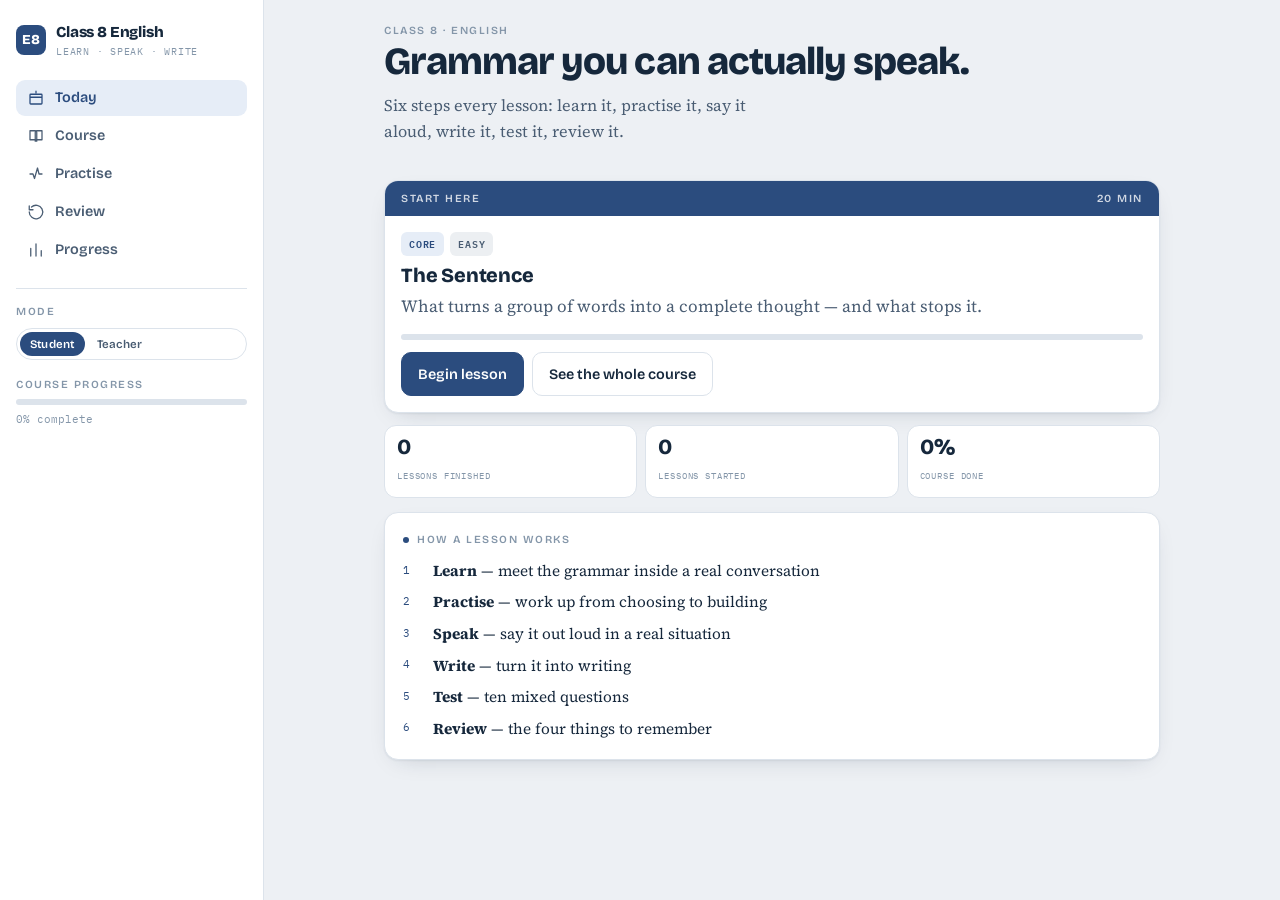
==== pages/communication.html @ c085a4fa "Add files via upload" ====
<!DOCTYPE html>
<html lang="en">
<head>
<meta charset="utf-8">
<meta name="viewport" content="width=device-width, initial-scale=1, viewport-fit=cover">
<title>Class 8 English — Learn, Speak, Write</title>
<link rel="preconnect" href="https://fonts.googleapis.com">
<link rel="preconnect" href="https://fonts.gstatic.com" crossorigin>
<link href="https://fonts.googleapis.com/css2?family=Bricolage+Grotesque:opsz,wght@12..96,400;12..96,600;12..96,800&family=Source+Serif+4:ital,opsz,wght@0,8..60,400;0,8..60,600;1,8..60,400&family=IBM+Plex+Mono:wght@400;600&display=swap" rel="stylesheet">
<style>
:root{
  --paper:#EDF0F4;
  --card:#FFFFFF;
  --ink:#16283C;
  --ink-soft:#4A5D73;
  --ink-faint:#8496A9;
  --rule:#DCE3EB;
  --blue:#2B4C7E;
  --blue-tint:#E6EDF7;
  --green:#15795A;
  --green-tint:#E2F1EB;
  --red:#C0392B;
  --red-tint:#FBE9E7;
  --amber:#C9871F;
  --amber-tint:#FBF0DC;
  --margin-rule:#D96A5B;
  --board:#2C5145;
  --shadow:0 1px 2px rgba(22,40,60,.06), 0 8px 24px -14px rgba(22,40,60,.28);
  --radius:14px;
  --display:"Bricolage Grotesque", ui-sans-serif, system-ui, "Segoe UI", sans-serif;
  --body:"Source Serif 4", Georgia, "Times New Roman", serif;
  --mono:"IBM Plex Mono", ui-monospace, "Cascadia Mono", Consolas, monospace;
  --accent:var(--blue);
  --accent-tint:var(--blue-tint);
  /* The page's outer measure. Structural things — dialogue, option lists,
     stat grids — may use all of it; running PROSE is capped separately
     below, because the two want different widths. */
  --maxw:820px;
  /* The comfortable reading measure. Prose is limited to this regardless of
     how wide the page gets: at 17px this is roughly 68 characters a line,
     inside the 55-75 that reads without the eye losing its place. The
     column was already running to 95 characters on a large screen, so
     widening it further would have made reading harder, not easier. */
  --measure:68ch;
}
body.teacher{ --accent:var(--board); --accent-tint:#E3EDE9; }

*{box-sizing:border-box}
html,body{margin:0;padding:0}
html{-webkit-text-size-adjust:100%}
body{
  background:var(--paper);
  color:var(--ink);
  font-family:var(--body);
  font-size:17px;
  line-height:1.6;
  overflow-x:hidden;
}
h1,h2,h3,h4,.u,.btn,.chip,nav,button,input,select{font-family:var(--display)}
h1,h2,h3,h4{line-height:1.15;margin:0;letter-spacing:-.01em;font-weight:800}
p{margin:0 0 .85em}
a{color:var(--accent)}
:focus-visible{outline:3px solid var(--amber);outline-offset:2px;border-radius:6px}

/* ---------- utility text ---------- */
.u{font-family:var(--display);font-size:.68rem;letter-spacing:.14em;text-transform:uppercase;font-weight:600;color:var(--ink-faint)}
.mono{font-family:var(--mono)}
.muted{color:var(--ink-soft)}
.sr{position:absolute;width:1px;height:1px;overflow:hidden;clip:rect(0 0 0 0);white-space:nowrap}

/* ---------- shell ---------- */
.shell{display:grid;grid-template-columns:1fr;min-height:100vh}
.rail{display:none}
.main{min-width:0;padding:0 0 96px}
.wrap{max-width:var(--maxw);margin:0 auto;padding:0 16px}

/* PROSE vs STRUCTURE.

   Only continuous prose is held to the reading measure. Anything the eye
   scans rather than reads — dialogue lines, answer options, worked
   examples, tables, the formula strip — keeps the full width, so the extra
   room on a large screen is used by the parts that benefit from it instead
   of stretching sentences past the point of comfort. */
.card > p,
.card > .goal-list li,
.callout,
.qtext,
.hero .lead{max-width:var(--measure)}

/* top bar (mobile) */
.topbar{
  position:sticky;top:0;z-index:40;
  display:flex;align-items:center;gap:10px;
  padding:10px 14px;padding-top:calc(10px + env(safe-area-inset-top));
  background:rgba(237,240,244,.92);backdrop-filter:blur(10px);
  border-bottom:1px solid var(--rule);
}
.brandmark{
  width:30px;height:30px;flex:none;border-radius:8px;background:var(--accent);
  color:#fff;display:grid;place-items:center;font-family:var(--display);font-weight:800;font-size:.85rem;
}
.brandtext{font-family:var(--display);font-weight:800;font-size:.95rem;letter-spacing:-.01em}
.brandsub{font-family:var(--mono);font-size:.6rem;color:var(--ink-faint);letter-spacing:.08em;text-transform:uppercase}
.topbar .spacer{flex:1}

/* mode switch */
.modeswitch{display:flex;background:var(--card);border:1px solid var(--rule);border-radius:999px;padding:3px;gap:2px}
.modeswitch button{
  border:0;background:transparent;cursor:pointer;border-radius:999px;
  font-size:.72rem;font-weight:600;padding:5px 10px;color:var(--ink-soft);letter-spacing:.02em;
}
.modeswitch button[aria-pressed="true"]{background:var(--accent);color:#fff}

/* bottom nav (mobile) */
.tabbar{
  position:fixed;left:0;right:0;bottom:0;z-index:50;
  display:grid;grid-template-columns:repeat(5,1fr);
  background:rgba(255,255,255,.95);backdrop-filter:blur(10px);
  border-top:1px solid var(--rule);
  padding-bottom:env(safe-area-inset-bottom);
}
.tabbar button{
  border:0;background:transparent;cursor:pointer;padding:9px 2px 8px;
  display:flex;flex-direction:column;align-items:center;gap:3px;
  font-size:.63rem;font-weight:600;color:var(--ink-faint);letter-spacing:.01em;
}
.tabbar button svg{width:20px;height:20px;stroke:currentColor;fill:none;stroke-width:1.7;stroke-linecap:round;stroke-linejoin:round}
.tabbar button[aria-current="page"]{color:var(--accent)}

/* ---------- cards ---------- */
.card{
  background:var(--card);border:1px solid var(--rule);border-radius:var(--radius);
  box-shadow:var(--shadow);padding:18px;margin:0 0 14px;
}
.card.flush{padding:0;overflow:hidden}
.sec{margin:0 0 14px}

/* signature: notebook margin rule */
.ruled{position:relative;padding-left:20px}
.ruled:before{
  content:"";position:absolute;left:8px;top:2px;bottom:2px;width:2px;
  background:var(--margin-rule);opacity:.65;border-radius:2px;
}

.eyebrow{display:flex;align-items:center;gap:8px;margin-bottom:10px}
.eyebrow .dot{width:6px;height:6px;border-radius:50%;background:var(--accent)}

/* ---------- hero / dashboard ---------- */
.hero{padding:22px 0 6px}
.hero h1{font-size:clamp(1.6rem,7vw,2.4rem);letter-spacing:-.025em}
.hero .lead{font-size:1.02rem;color:var(--ink-soft);margin-top:8px;max-width:46ch}
.today{
  margin-top:16px;background:var(--card);border:1px solid var(--rule);border-radius:var(--radius);
  box-shadow:var(--shadow);overflow:hidden;
}
.today .band{background:var(--accent);color:#fff;padding:9px 16px;display:flex;align-items:center;justify-content:space-between;gap:10px}
.today .band .u{color:rgba(255,255,255,.78)}
.today .body{padding:16px}
.today h2{font-size:1.25rem}

.statgrid{display:grid;grid-template-columns:repeat(3,1fr);gap:8px;margin-top:12px}
.stat{background:var(--card);border:1px solid var(--rule);border-radius:12px;padding:10px 12px}
.stat b{display:block;font-family:var(--display);font-size:1.35rem;font-weight:800;line-height:1.1}
.stat span{font-family:var(--mono);font-size:.58rem;letter-spacing:.09em;text-transform:uppercase;color:var(--ink-faint)}

/* ---------- buttons ---------- */
.btn{
  display:inline-flex;align-items:center;justify-content:center;gap:8px;
  border:1px solid var(--accent);background:var(--accent);color:#fff;
  font-weight:600;font-size:.9rem;padding:11px 16px;border-radius:10px;cursor:pointer;
  min-height:44px;text-decoration:none;
}
.btn:hover{filter:brightness(1.07)}
.btn.ghost{background:transparent;color:var(--accent)}
.btn.quiet{background:var(--card);color:var(--ink);border-color:var(--rule)}
.btn.sm{min-height:38px;padding:8px 12px;font-size:.82rem}
.btn:disabled{opacity:.45;cursor:not-allowed}
.btnrow{display:flex;flex-wrap:wrap;gap:8px;margin-top:12px}

/* ---------- chips ---------- */
.chip{
  display:inline-flex;align-items:center;gap:6px;
  font-family:var(--mono);font-size:.62rem;letter-spacing:.08em;text-transform:uppercase;
  padding:4px 8px;border-radius:6px;background:var(--accent-tint);color:var(--accent);font-weight:600;
}
.chip.core{background:var(--blue-tint);color:var(--blue)}
.chip.useful{background:var(--amber-tint);color:var(--amber)}
.chip.adv{background:#EEE9F5;color:#5B4A85}
.chip.ref{background:#ECEFF2;color:var(--ink-soft)}
.chiprow{display:flex;flex-wrap:wrap;gap:6px}

/* ---------- progress ---------- */
.bar{height:6px;background:var(--rule);border-radius:99px;overflow:hidden}
.bar i{display:block;height:100%;background:var(--accent);border-radius:99px;transition:width .4s ease}

/* ---------- course map ---------- */
.unit{margin:0 0 18px}
.unit-head{display:flex;align-items:baseline;gap:10px;margin:0 0 10px;padding:0 2px}
.unit-head h3{font-size:1.05rem}
.lessonlist{display:grid;gap:8px}
.lesson-row{
  display:grid;grid-template-columns:34px 1fr auto;align-items:center;gap:12px;
  background:var(--card);border:1px solid var(--rule);border-radius:12px;padding:12px;
  cursor:pointer;text-align:left;width:100%;font-family:inherit;font-size:inherit;color:inherit;
}
.lesson-row:hover{border-color:var(--accent)}
.lesson-row .num{
  width:34px;height:34px;border-radius:9px;display:grid;place-items:center;
  font-family:var(--mono);font-size:.78rem;font-weight:600;background:var(--paper);color:var(--ink-soft);
}
.lesson-row.done .num{background:var(--green-tint);color:var(--green)}
.lesson-row.soon{opacity:.6;cursor:default}
.lesson-row.soon:hover{border-color:var(--rule)}
.lesson-row h4{font-size:.98rem;font-weight:600;font-family:var(--display)}
.lesson-row p{margin:2px 0 0;font-size:.82rem;color:var(--ink-faint);font-family:var(--display)}

/* ---------- lesson header + tabs ---------- */
/* Compact by padding, never by type size: the title stays as large as it
   was, the room around it does the shrinking, so the lesson body starts
   higher up the screen. */
.lessonhead{padding:10px 0 4px}
.backlink{
  background:none;border:0;color:var(--ink-soft);font-size:.8rem;font-weight:600;
  cursor:pointer;padding:6px 0;display:inline-flex;align-items:center;gap:6px;
}
.lessonhead h1{font-size:clamp(1.4rem,6vw,2rem);margin-top:4px}
.lessonhead .tagline{color:var(--ink-soft);margin-top:4px;font-size:.98rem;max-width:var(--measure)}
.meta{display:flex;flex-wrap:wrap;gap:14px;margin-top:12px;font-family:var(--mono);font-size:.66rem;letter-spacing:.06em;text-transform:uppercase;color:var(--ink-faint)}

.steps{
  position:sticky;top:52px;z-index:30;background:var(--paper);
  border-bottom:1px solid var(--rule);margin-bottom:16px;
}
.steps .inner{display:flex;gap:2px;overflow-x:auto;scrollbar-width:none;max-width:var(--maxw);margin:0 auto;padding:8px 12px}
.steps .inner::-webkit-scrollbar{display:none}
.steps button{
  flex:none;border:0;background:transparent;cursor:pointer;white-space:nowrap;
  font-size:.82rem;font-weight:600;color:var(--ink-soft);padding:7px 12px;border-radius:8px;min-height:38px;
}
.steps button[aria-current="true"]{background:var(--accent);color:#fff}
.steps button .tick{color:var(--green);margin-left:5px}
.steps button[aria-current="true"] .tick{color:#fff}

/* ---------- lesson content blocks ---------- */
.block-title{font-size:1.08rem;margin-bottom:6px}
.goal-list{list-style:none;padding:0;margin:8px 0 0;display:grid;gap:7px}
.goal-list li{display:grid;grid-template-columns:22px 1fr;gap:8px;font-size:.96rem}
.goal-list li .k{font-family:var(--mono);font-size:.7rem;color:var(--accent);padding-top:.25em}

.convo{display:grid;gap:8px;margin:10px 0}
.line{display:grid;grid-template-columns:auto 1fr;gap:10px;align-items:start}
.line .who{font-family:var(--mono);font-size:.66rem;letter-spacing:.06em;text-transform:uppercase;color:var(--ink-faint);padding-top:.35em;min-width:52px}
.line .say{background:var(--paper);border-radius:10px;padding:7px 12px;font-size:1rem;line-height:1.5}
.line.b .say{background:var(--accent-tint)}

.formula{
  font-family:var(--mono);font-size:.86rem;background:var(--ink);color:#EAF0F7;
  padding:10px 12px;border-radius:10px;display:inline-block;margin:6px 0;letter-spacing:.01em;
}
.formula em{color:#FFD79A;font-style:normal}

.exlist{list-style:none;padding:0;margin:8px 0 0;display:grid;gap:6px}
.exlist li{padding:8px 12px;background:var(--paper);border-radius:9px;font-size:1rem}
.exlist li b{font-weight:600;background:linear-gradient(transparent 62%, #FBE08A 62%);padding:0 1px}

table.pattern{width:100%;border-collapse:collapse;margin-top:10px;font-size:.95rem}
table.pattern th{
  text-align:left;font-family:var(--mono);font-size:.62rem;letter-spacing:.08em;text-transform:uppercase;
  color:var(--ink-faint);font-weight:600;padding:6px 8px;border-bottom:1px solid var(--rule)
}
table.pattern td{padding:7px 8px;border-bottom:1px solid var(--rule)}
table.pattern td.hi{color:var(--accent);font-weight:600}
.insight{
  margin-top:12px;padding:11px 13px;background:var(--amber-tint);border-radius:10px;
  font-size:.94rem;border-left:3px solid var(--amber)
}
.insight b{font-family:var(--display)}

/* sentence breakdown */
.breakdown{display:flex;flex-wrap:wrap;gap:6px;margin:12px 0}
.tok{
  border:1px dashed var(--ink-faint);background:var(--card);border-radius:9px;
  padding:7px 11px;cursor:pointer;font-family:var(--body);font-size:1rem;color:var(--ink);min-height:40px
}
.tok[aria-pressed="true"]{border-style:solid;border-color:var(--accent);background:var(--accent-tint);color:var(--accent);font-weight:600}
.tokinfo{min-height:56px;background:var(--paper);border-radius:10px;padding:11px 13px;font-size:.94rem}
.tokinfo .role{font-family:var(--mono);font-size:.64rem;letter-spacing:.09em;text-transform:uppercase;color:var(--accent);display:block;margin-bottom:3px}

/* compare */
.compare{display:grid;gap:10px;margin-top:10px}
.compare .side{border:1px solid var(--rule);border-radius:12px;padding:12px}
.compare .side h4{font-family:var(--mono);font-size:.72rem;letter-spacing:.08em;text-transform:uppercase;color:var(--accent);margin-bottom:6px}
.compare .side ul{margin:6px 0 0;padding-left:18px;font-size:.95rem}
.compare .side li{margin-bottom:3px}

/* mistakes */
.mistake{border:1px solid var(--rule);border-radius:12px;padding:12px;margin-bottom:8px}
.mistake .wrong{color:var(--red);text-decoration:line-through;text-decoration-color:rgba(192,57,43,.45)}
.mistake .right{color:var(--green);font-weight:600}
.mistake .why{font-size:.9rem;color:var(--ink-soft);margin-top:6px;font-family:var(--display)}
.mk{font-family:var(--mono);font-size:.75rem;font-weight:600;margin-right:6px}
.mk.x{color:var(--red)}
.mk.v{color:var(--green)}

/* ---------- exercises ---------- */
.q{border:1px solid var(--rule);border-radius:12px;padding:14px;margin-bottom:10px;background:var(--card)}
.q .qhead{display:flex;align-items:center;justify-content:space-between;gap:10px;margin-bottom:8px}
.q .qtext{font-size:1.02rem;margin-bottom:10px}
.q .qtext .gap{font-family:var(--mono);color:var(--accent)}
.opts{display:grid;gap:7px}
.opt{
  display:flex;align-items:center;gap:10px;text-align:left;width:100%;
  border:1px solid var(--rule);background:var(--card);border-radius:10px;padding:11px 12px;
  cursor:pointer;font-family:var(--body);font-size:1rem;color:var(--ink);min-height:46px
}
.opt .key{font-family:var(--mono);font-size:.7rem;color:var(--ink-faint);border:1px solid var(--rule);border-radius:5px;padding:1px 5px;flex:none}
.opt:hover{border-color:var(--accent)}
.opt.correct{border-color:var(--green);background:var(--green-tint)}
.opt.wrong{border-color:var(--red);background:var(--red-tint)}
.opt.correct .key,.opt.wrong .key{border-color:currentColor}
.opt.correct .key{color:var(--green)}
.opt.wrong .key{color:var(--red)}
.opt[disabled]{cursor:default}

input.text, textarea.text{
  width:100%;border:1px solid var(--rule);border-radius:10px;padding:11px 12px;
  font-family:var(--body);font-size:1rem;color:var(--ink);background:var(--card);min-height:46px
}
textarea.text{min-height:120px;line-height:1.6;resize:vertical}
input.text:focus,textarea.text:focus{border-color:var(--accent);outline:none;box-shadow:0 0 0 3px var(--accent-tint)}
input.text.ok{border-color:var(--green);background:var(--green-tint)}
input.text.no{border-color:var(--red);background:var(--red-tint)}

.words{display:flex;flex-wrap:wrap;gap:6px;margin-bottom:10px}
.word{border:1px solid var(--rule);background:var(--card);border-radius:9px;padding:8px 11px;cursor:pointer;font-family:var(--body);font-size:1rem;min-height:40px}
.word:hover{border-color:var(--accent)}
.word.used{opacity:.3;pointer-events:none}
.tray{min-height:48px;border:1px dashed var(--ink-faint);border-radius:10px;padding:8px;display:flex;flex-wrap:wrap;gap:6px;align-items:center;background:var(--paper)}
.tray .ph{color:var(--ink-faint);font-size:.88rem;font-family:var(--display)}

.fb{margin-top:10px;padding:11px 13px;border-radius:10px;font-size:.95rem;display:none}
.fb.show{display:block}
.fb.good{background:var(--green-tint);border-left:3px solid var(--green)}
.fb.bad{background:var(--red-tint);border-left:3px solid var(--red)}
.fb.info{background:var(--accent-tint);border-left:3px solid var(--accent)}
.fb .lbl{font-family:var(--display);font-weight:700;font-size:.86rem;display:block;margin-bottom:3px}

/* speaking */
.situation{border:1px solid var(--rule);border-radius:12px;padding:13px;margin-bottom:10px}
.situation h4{font-family:var(--mono);font-size:.68rem;letter-spacing:.09em;text-transform:uppercase;color:var(--accent);margin-bottom:8px}
.task{display:grid;grid-template-columns:1fr auto;gap:10px;align-items:center;border:1px solid var(--rule);border-radius:11px;padding:11px 12px;margin-bottom:8px}
.task p{margin:0;font-size:.98rem}
.task .done{background:var(--green-tint);color:var(--green);border-color:var(--green)}

/* teacher */
.tnote{border:1px solid var(--board);border-radius:12px;overflow:hidden;margin-bottom:12px}
.tnote .th{background:var(--board);color:#fff;padding:8px 13px;font-family:var(--display);font-weight:700;font-size:.85rem;display:flex;justify-content:space-between;gap:10px;align-items:center}
.tnote .tb{padding:13px;background:#F6F9F8}
.tnote ul{margin:6px 0;padding-left:20px;font-size:.95rem}
.tnote li{margin-bottom:4px}
.timeline{display:grid;gap:8px;margin-top:8px}
.tstep{display:grid;grid-template-columns:56px 1fr;gap:10px;align-items:start}
.tstep .t{font-family:var(--mono);font-size:.68rem;color:var(--board);font-weight:600;padding-top:.25em}
.ask{background:var(--card);border:1px solid var(--rule);border-radius:9px;padding:9px 11px;margin-bottom:6px;font-size:.96rem}
.ask:before{content:"“";font-family:var(--body)}
.ask:after{content:"”";font-family:var(--body)}
.locked{background:var(--card);border:1px dashed var(--rule);border-radius:12px;padding:16px;text-align:center;color:var(--ink-soft);font-size:.95rem}

/* score */
.score{display:grid;grid-template-columns:auto 1fr;gap:16px;align-items:center;margin-bottom:12px}
.score .big{font-family:var(--display);font-weight:800;font-size:2.6rem;line-height:1}
.score .big small{font-size:1rem;color:var(--ink-faint);font-weight:600}
.tag{display:inline-block;font-family:var(--mono);font-size:.62rem;letter-spacing:.08em;text-transform:uppercase;padding:3px 7px;border-radius:5px;margin:0 4px 4px 0}
.tag.g{background:var(--green-tint);color:var(--green)}
.tag.r{background:var(--red-tint);color:var(--red)}

/* review / progress */
.weak{display:grid;grid-template-columns:1fr auto;gap:10px;align-items:center;padding:11px 0;border-bottom:1px solid var(--rule)}
.weak:last-child{border-bottom:0}
.weak .n{font-family:var(--mono);font-size:.72rem;color:var(--red)}

/* toast */
.toast{
  position:fixed;left:50%;transform:translateX(-50%) translateY(20px);bottom:calc(72px + env(safe-area-inset-bottom));
  background:var(--ink);color:#fff;padding:11px 16px;border-radius:10px;font-family:var(--display);font-size:.86rem;
  z-index:80;opacity:0;pointer-events:none;transition:opacity .25s,transform .25s;max-width:90vw;text-align:center
}
.toast.show{opacity:1;transform:translateX(-50%) translateY(0)}

/* ---------- responsive ---------- */
@media (max-width:359px){
  body{font-size:16px}
  .wrap{padding:0 11px}
  .card{padding:14px}
  .statgrid{grid-template-columns:1fr 1fr}
  .stat:last-child{grid-column:span 2}
  .line{grid-template-columns:1fr;gap:2px}
  .line .who{padding-top:0}
  .tabbar button{font-size:.58rem}
  .task{grid-template-columns:1fr}
  .tstep{grid-template-columns:1fr}
}
@media (min-width:640px){
  .compare{grid-template-columns:1fr 1fr}
  .wrap{padding:0 22px}
}
@media (min-width:1000px){
  .shell{grid-template-columns:264px 1fr}
  .rail{
    display:block;position:sticky;top:0;height:100vh;overflow-y:auto;
    background:var(--card);border-right:1px solid var(--rule);padding:20px 16px;
  }
  .topbar{display:none}
  .tabbar{display:none}
  .main{padding-bottom:60px}
  .steps{top:0}
  .rail .brand{display:flex;align-items:center;gap:10px;margin-bottom:20px}
  .railnav{display:grid;gap:2px;margin-bottom:20px}
  .railnav button{
    display:flex;align-items:center;gap:10px;border:0;background:transparent;cursor:pointer;
    padding:9px 11px;border-radius:9px;font-size:.9rem;font-weight:600;color:var(--ink-soft);text-align:left;width:100%
  }
  .railnav button svg{width:18px;height:18px;stroke:currentColor;fill:none;stroke-width:1.7;stroke-linecap:round;stroke-linejoin:round}
  .railnav button:hover{background:var(--paper)}
  .railnav button[aria-current="page"]{background:var(--accent-tint);color:var(--accent)}
  .railfoot{border-top:1px solid var(--rule);padding-top:14px;margin-top:6px}
}

/* Beyond a comfortable desktop, let the page itself breathe. Prose stays
   pinned to --measure, so this widens only the dialogue, the option lists
   and the grids — the parts where the empty space was doing no work.

   Its own block, deliberately. Folding it into the rule above by closing
   that block early left every desktop rule — the sidebar, the hidden
   mobile bars — applying only above 1500px, so a 1440px laptop fell back
   to the phone layout squeezed into a 264px column. */
@media (min-width:1500px){
  :root{--maxw:1000px}
}
@media (prefers-reduced-motion:reduce){
  *{animation:none!important;transition:none!important}
}
/* ---------- Book 2 components ---------- */
.levelhead{background:var(--card);border:1px solid var(--rule);border-left:4px solid var(--accent);border-radius:12px;padding:12px 14px;margin:0 0 10px}
.levelhead h3{font-size:1.05rem}
.srcref{display:block;font-family:var(--mono);font-size:.6rem;letter-spacing:.07em;text-transform:uppercase;color:var(--ink-faint);margin-top:5px}
.prereq{margin-top:12px;background:var(--amber-tint);border-left:3px solid var(--amber);border-radius:9px;padding:9px 12px;font-size:.9rem}
.prereq b{font-family:var(--display)}

.pcards{display:grid;gap:10px;margin-top:12px}
@media (min-width:680px){.pcards{grid-template-columns:1fr 1fr}}
.pcard{border:1px solid var(--rule);border-radius:12px;padding:13px;background:var(--card)}
.pcard .nm{font-family:var(--mono);font-size:.66rem;letter-spacing:.12em;color:var(--accent);font-weight:600}
.pcard .fm{display:block;font-family:var(--mono);font-size:.76rem;background:var(--paper);border-radius:8px;padding:7px 9px;margin:8px 0;overflow-wrap:anywhere}
.pcard .exq{font-size:1rem;margin:0 0 4px}
.pcard .mn{font-family:var(--display);font-size:.85rem;color:var(--ink-soft);margin:0}

.listen{
  display:inline-flex;align-items:center;gap:5px;border:1px solid var(--rule);background:var(--card);
  border-radius:8px;min-height:34px;padding:4px 10px;font-family:var(--display);font-size:.74rem;
  font-weight:600;color:var(--accent);cursor:pointer;flex:0 0 auto
}
.listen:hover{border-color:var(--accent)}

.lvl3{display:grid;gap:12px;margin-top:10px}
.lvl3 .row{border-left:3px solid var(--accent-tint);padding-left:12px}
.lvl3 .row .u{display:block;margin-bottom:5px}
.e3line{display:flex;gap:8px;align-items:center;justify-content:space-between;padding:6px 0;font-size:1rem}

.drill{border:1px solid var(--accent);border-radius:12px;overflow:hidden;margin-bottom:12px}
.drill .dh{background:var(--accent);color:#fff;padding:9px 13px;font-family:var(--display);font-weight:700;font-size:.88rem}
.drill .db{padding:13px;background:var(--card)}
.frame{font-family:var(--mono);font-size:.88rem;background:var(--ink);color:#EAF0F7;padding:11px 12px;border-radius:9px;overflow-wrap:anywhere}
.prompts{display:flex;flex-wrap:wrap;gap:6px}
.word.used-soft{border-color:var(--accent);color:var(--accent)}
.hidebox{margin-top:10px;padding:10px 12px;border:1px dashed var(--ink-faint);border-radius:10px;font-family:var(--display);font-size:.85rem;color:var(--ink-soft)}

.thinkbox{border:1px solid var(--rule);border-radius:12px;padding:13px;margin-bottom:10px}
.thinkbox .sit{margin:0;font-size:1rem}

.savednote{margin-top:8px;font-family:var(--mono);font-size:.62rem;letter-spacing:.08em;text-transform:uppercase;color:var(--ink-faint)}
.savednote:before{content:"↳ "}

.due{display:grid;grid-template-columns:1fr auto;gap:10px;align-items:center;border:1px solid var(--rule);border-left:3px solid var(--amber);border-radius:11px;padding:11px;margin-bottom:8px}
.due .n{font-family:var(--mono);font-size:.68rem;margin-top:2px}

.mgroup{border:1px solid var(--rule);border-radius:11px;padding:10px 12px;margin-bottom:8px}
.mgroup summary{cursor:pointer;font-family:var(--display);font-size:.95rem;list-style:none;display:flex;justify-content:space-between;gap:10px;align-items:center;min-height:30px}
.mgroup summary::-webkit-details-marker{display:none}
.mgroup summary:after{content:"▾";color:var(--ink-faint);font-size:.8rem}
.mgroup[open] summary:after{content:"▴"}
.mgroup summary .n{font-family:var(--mono);font-size:.66rem;color:var(--ink-faint)}
.mnote{border-top:1px solid var(--rule);padding:10px 0 4px;margin-top:8px}
.mnote .qq{font-family:var(--display);font-size:.84rem;color:var(--ink-faint);margin-bottom:5px}
.mnote .wrong{color:var(--red);text-decoration:line-through;text-decoration-color:rgba(192,57,43,.4)}
.mnote .right{color:var(--green);font-weight:600}
.mnote .why{font-family:var(--display);font-size:.86rem;color:var(--ink-soft);margin-top:5px}

@media (max-width:359px){
  .due{grid-template-columns:1fr}
  .e3line{flex-direction:column;align-items:flex-start;gap:4px}
}

/* ---------- narrow-screen safety ---------- */
img,table{max-width:100%}
.formula{white-space:normal;max-width:100%;overflow-wrap:anywhere}
.line .say,.q .qtext,.exlist li,.ask{overflow-wrap:anywhere}
.lesson-row>span:nth-child(2){min-width:0}
.lesson-row h4,.lesson-row p{overflow-wrap:anywhere}
.btnrow .btn{flex:1 1 auto}
@media (min-width:520px){.btnrow .btn{flex:0 0 auto}}
.tokinfo,.insight{overflow-wrap:anywhere}
@media print{.topbar,.tabbar,.rail,.steps{display:none}}
</style>
</head>
<body>
<a class="sr" href="#main">Skip to content</a>

<div class="shell">
  <!-- desktop rail -->
  <aside class="rail">
    <div class="brand">
      <div class="brandmark">E8</div>
      <div>
        <div class="brandtext">Class 8 English</div>
        <div class="brandsub">Learn · Speak · Write</div>
      </div>
    </div>
    <nav class="railnav" id="railnav" aria-label="Sections"></nav>
    <div class="railfoot">
      <div class="u" style="margin-bottom:8px">Mode</div>
      <div class="modeswitch" id="modeswitch2"></div>
      <div style="margin-top:16px">
        <div class="u" style="margin-bottom:6px">Course progress</div>
        <div class="bar"><i id="railbar" style="width:0%"></i></div>
        <div class="mono" id="railpct" style="font-size:.66rem;color:var(--ink-faint);margin-top:6px">0% complete</div>
      </div>
    </div>
  </aside>

  <div class="main">
    <header class="topbar">
      <div class="brandmark">E8</div>
      <div>
        <div class="brandtext">Class 8 English</div>
        <div class="brandsub" id="topsub">Learn · Speak · Write</div>
      </div>
      <div class="spacer"></div>
      <div class="modeswitch" id="modeswitch1"></div>
    </header>
    <main id="main" tabindex="-1"></main>
  </div>
</div>

<nav class="tabbar" id="tabbar" aria-label="Main"></nav>
<div class="toast" id="toast" role="status" aria-live="polite"></div>
<script>
/* =========================================================
   CONTENT LAYER
   All lessons use the same shape, so a new chapter is added
   by appending one object to LESSONS — no new UI code.
   Grammar follows standard descriptions of English usage
   (the Wren & Martin tradition); explanations, examples and
   exercises here are written fresh for classroom use.
   ========================================================= */

const LEVELS = [
  { id:"book1", title:"Prerequisites from Book 1", note:"The sentence machinery everything else stands on", rule:"Do these first if any of them feels shaky." },
  { id:"build", title:"Level 1 · Build Sentences", note:"Joining ideas so your writing stops sounding like a list" },
  { id:"speak", title:"Level 2 · Speak Naturally", note:"The patterns real conversation actually runs on" },
  { id:"write", title:"Level 3 · Write Clearly", note:"From one paragraph to a whole composition" }
];

/* Chapters not yet written appear in the map so the shape of the course is
   visible from day one. Switching one on means appending a lesson object to
   LESSONS with the same id — no UI code changes. */
const PLANNED = [
  { unit:"build", id:"clauses",     ref:"Book 2 · Ch 5–7", title:"Clauses", tagline:"Noun, adjective and adverb clauses", tier:"CORE" },
  { unit:"build", id:"agreement2",  ref:"Book 2 · Ch 17", title:"Agreement of the Verb with the Subject", tagline:"The hard cases: each, either, one of, none", tier:"CORE" },
  { unit:"build", id:"nounspronouns", ref:"Book 2 · Ch 18", title:"Nouns and Pronouns", tagline:"Correct usage and common confusions", tier:"CORE" },
  { unit:"build", id:"verbs2",      ref:"Book 2 · Ch 20", title:"Verbs", tagline:"Tense, form and the verbs learners get wrong", tier:"CORE" },
  { unit:"build", id:"conjunctions2", ref:"Book 2 · Ch 22", title:"Conjunctions", tagline:"Choosing the joining word that fits the meaning", tier:"CORE" },
  { unit:"build", id:"wordorder2",  ref:"Book 2 · Ch 23", title:"Order of Words", tagline:"Why English puts words in a fixed place", tier:"CORE" },
  { unit:"speak", id:"morestructures", ref:"Book 2 · Ch 32", title:"More Structures", tagline:"used to, would rather, had better, so…that", tier:"CORE" },
  { unit:"speak", id:"reported",    ref:"Book 2 · Ch 41", title:"Direct and Indirect Speech", tagline:"Reporting what somebody said", tier:"CORE" },
  { unit:"speak", id:"dialogue2",   ref:"Book 2 · Ch 42", title:"Dialogue Writing", tagline:"Writing the way people actually speak", tier:"CORE" },
  { unit:"write", id:"letters",     ref:"Book 2 · Ch 36", title:"Letter Writing", tagline:"Formal and informal, and the difference", tier:"CORE" },
  { unit:"write", id:"comprehension2", ref:"Book 2 · Ch 37", title:"Comprehension", tagline:"Reading a passage and answering well", tier:"CORE" },
  { unit:"write", id:"essay2",      ref:"Book 2 · Ch 40", title:"Essay Writing", tagline:"Planning before you write", tier:"ADVANCED" },
  { unit:"write", id:"precis",      ref:"Book 2 · Ch 35", title:"Precis Writing", tagline:"Saying the same thing in a third of the words", tier:"ADVANCED" }
];

const LESSONS = [

/* ============================ 1 ============================ */
{
id:"sentence", unit:"book1", ref:"Book 1", title:"The Sentence", tier:"CORE", minutes:20, difficulty:"Easy",
tagline:"What turns a group of words into a complete thought — and what stops it.",
objectives:[
  "Tell a complete sentence from an incomplete one",
  "Name the four kinds of sentence and the mark each one ends with",
  "Say and write sentences that make full sense on their own"
],
why:"Everything else in this course sits on top of the sentence. If you can hear when a thought is finished, you will punctuate correctly, speak clearly, and never write half a thought and stop.",
convo:{
  setting:"At the stationery shop",
  lines:[["Shopkeeper","Good morning. What would you like?"],["Anu","Two ruled notebooks, please."],["Shopkeeper","Ruled or plain?"],["Anu","Ruled. How much is it?"],["Shopkeeper","Ninety rupees."]],
  q:{prompt:"Anu answers with one word: “Ruled.” Is that a sentence?", options:["No — but in speaking, a short reply like this is completely normal","Yes — every group of words is a sentence","No, and Anu has made a grammar mistake"], a:0,
     why:"“Ruled.” has no naming part and no verb, so it is not a full sentence. In conversation we drop words the listener can already supply — the full thought is “I would like ruled notebooks.” In writing, you usually need the whole sentence."}
},
discover:{
  prompt:"Read these five groups of words. Which ones leave you waiting for more?",
  items:["The tall boy near the gate","The tall boy near the gate waved at us","Because the bus was late","Rain fell all night","Running down the stairs quickly"],
  insight:"Groups 1, 3 and 5 leave you hanging — something is missing. Groups 2 and 4 finish the thought. That finished feeling is what a sentence gives you."
},
explain:[
  { h:"What a sentence is",
    body:"A sentence is a group of words that makes complete sense by itself. It normally has two parts: the part that names who or what we are talking about, and the part that tells something about it.",
    formula:"naming part + telling part = <em>sentence</em>",
    examples:["<b>Rain</b> fell all night.","<b>My younger sister</b> reads before bed.","<b>The old bridge</b> shook in the storm."],
    note:"Every sentence begins with a capital letter and ends with a full stop, a question mark or an exclamation mark." },
  { h:"The four kinds of sentence",
    body:"English sentences do four jobs. Which job a sentence does decides how it ends.",
    examples:["<b>Statement:</b> The train leaves at six.","<b>Question:</b> Does the train leave at six?","<b>Command or request:</b> Please close the window.","<b>Exclamation:</b> What a long journey that was!"],
    note:"A command often hides its naming part. In “Close the window,” the person spoken to is understood — it means “(You) close the window.”" }
],
pattern:{
  headers:["Sentence","Job it does","Ends with"],
  rows:[["The train leaves at six","Tells you something","."],["Does the train leave at six","Asks something","?"],["Please close the window","Orders or requests","."],["What a long journey that was","Shows strong feeling","!"]],
  hi:2,
  insight:"The end mark is not decoration. It tells your reader which of the four jobs the sentence is doing — the same words with a different mark can be a statement or a question."
},
breakdown:{
  sentence:"My younger sister reads a story every night.",
  parts:[["My younger sister","Naming part","Who the sentence is about. Notice it is three words, not one — a naming part can be long."],["reads","Verb","The word that tells what she does. Every sentence needs one."],["a story","Object","What she reads. Some verbs need an object like this; others do not."],["every night","Time expression","When it happens. Extra information — the sentence would still work without it."]],
  meaning:"One girl, one habit, repeated every night. Take away “reads” and nothing is left but a list of words."
},
compare:{
  title:"Sentence vs Fragment",
  left:{h:"Sentence", when:"Makes complete sense on its own. Has a naming part and a verb.", ex:["The bus arrived late.","We waited under the tree."]},
  right:{h:"Fragment", when:"A piece of a sentence. Something is missing, so the thought stops halfway.", ex:["Because the bus arrived late.","Waiting under the tree."]},
  mini:{prompt:"Which one is a fragment?", options:["The lights went out suddenly.","When the lights went out suddenly."], a:1, why:"“When” makes the reader expect a second half: When the lights went out suddenly, we lit a candle."}
},
mistakes:[
  {wrong:"because I missed the bus.", right:"I was late because I missed the bus.", why:"“Because” joins a reason to a main idea. On its own it leaves the thought unfinished.", cat:"Sentence structure"},
  {wrong:"The boy in the blue shirt.", right:"The boy in the blue shirt won the race.", why:"There is a naming part but no verb, so nothing is being said about the boy.", cat:"Sentence structure"},
  {wrong:"I woke up late I missed the bus.", right:"I woke up late, so I missed the bus.", why:"Two complete thoughts cannot be pushed together with nothing between them. Use a full stop or a joining word.", cat:"Punctuation"},
  {wrong:"where is my pen", right:"Where is my pen?", why:"A sentence starts with a capital letter, and a question ends with a question mark.", cat:"Punctuation"}
],
practice:[
  {t:"mcq", level:1, cat:"Sentence structure", q:"Which group of words is a complete sentence?", options:["The heavy rain last Tuesday night","The heavy rain flooded our street","Flooding our street last Tuesday"], a:1, why:"Only the second one has a verb (“flooded”) telling you what the rain did."},
  {t:"mcq", level:1, cat:"Punctuation", q:"Choose the correct end mark: “Where do you live___”", options:[".","?","!"], a:1, why:"The sentence asks something, so it ends with a question mark."},
  {t:"fill", level:2, cat:"Sentence structure", q:"Add a verb to finish the sentence: “The old clock on the wall ___ every hour.”", a:["rings","chimes","strikes"], why:"A naming part alone is not a sentence. A verb such as “rings” tells what the clock does.", hint:"What sound does a clock make?"},
  {t:"correct", level:3, cat:"Punctuation", q:"my brother plays football every sunday", a:["My brother plays football every Sunday.","My brother plays football every Sunday"], why:"Capital letter at the start, capital S for a day of the week, and a full stop at the end."},
  {t:"correct", level:3, cat:"Sentence structure", q:"Although she studied hard.", a:["She studied hard.","she studied hard"], why:"“Although” needs a second half. Either finish the thought — “Although she studied hard, she was nervous” — or drop the joining word.", hint:"Remove the word that leaves you waiting."},
  {t:"order", level:4, cat:"Word order", words:["the","boy","near","the","gate","waved","at","us"], a:"The boy near the gate waved at us.", why:"Naming part first (the boy near the gate), then the verb (waved), then the rest."},
  {t:"build", level:5, cat:"Sentence structure", q:"Write one statement about your classroom.", model:"Our classroom has three tall windows.", hint:"Naming part + verb, ending with a full stop."},
  {t:"build", level:6, cat:"Sentence structure", q:"Someone asks: “What did you do after school yesterday?” Answer in one full sentence.", model:"After school I helped my mother in the kitchen.", hint:"Do not answer with one word — say the whole thought."}
],
speak:{
  situations:[
    {h:"At home", lines:[["Mother","Have you finished your homework?"],["You","Yes, I finished it before dinner."],["Mother","What did you write about?"],["You","I wrote a paragraph about our school garden."]]},
    {h:"With a friend", lines:[["Friend","Is this seat free?"],["You","Yes, it is. Please sit down."],["Friend","Thanks. What a hot day it is!"]]}
  ],
  tasks:[
    "Say three statements about what you did this morning.",
    "Ask your partner two questions. Make sure each one ends with a rising voice.",
    "Give two polite commands you might hear in a classroom.",
    "Say one exclamation about today's weather."
  ]
},
write:{
  prompt:"Write five sentences about your walk or ride to school. Use at least one question and one exclamation.",
  checklist:["Every sentence has a naming part and a verb","Each begins with a capital letter","Each ends with . ? or !","No two thoughts are pushed together without a joining word"],
  starters:["Every morning I…","On the way I see…","Yesterday something strange happened —…"],
  model:"Every morning I leave home at half past seven. My friend Ravi waits for me at the corner. We walk past the vegetable market together. Have you ever smelled fresh coriander early in the morning? What a beautiful start to the day that is!"
},
test:[
  {t:"mcq", cat:"Sentence structure", q:"Which of these is NOT a sentence?", options:["The kettle boiled.","Boiling on the stove.","Water boils at 100°C."], a:1, why:"“Boiling on the stove” has no naming part and no finished verb."},
  {t:"mcq", cat:"Punctuation", q:"“What a fine morning it is___”", options:[".","?","!"], a:2, why:"It expresses strong feeling, so it is an exclamation."},
  {t:"mcq", cat:"Sentence structure", q:"“Please shut the door.” What kind of sentence is this?", options:["Statement","Question","Command or request"], a:2, why:"It tells someone to do something. The naming part “you” is understood."},
  {t:"fill", cat:"Sentence structure", q:"___ birds built a nest in our balcony.", a:["two","the","some","many","three"], why:"The naming part needs a word in front of “birds” to complete it naturally."},
  {t:"fill", cat:"Punctuation", q:"Type the correct end mark: “Did you call me”", a:["?"], why:"A question ends with a question mark."},
  {t:"correct", cat:"Punctuation", q:"the match starts at four o'clock", a:["The match starts at four o'clock.","The match starts at four o'clock"], why:"Capital letter at the start and a full stop at the end."},
  {t:"correct", cat:"Sentence structure", q:"It rained all night the ground was wet.", a:["It rained all night, so the ground was wet.","It rained all night. The ground was wet.","It rained all night and the ground was wet."], why:"Two complete thoughts need a full stop or a joining word between them."},
  {t:"order", cat:"Word order", words:["you","did","where","keys","my","put"], a:"Where did you put my keys?", why:"Question word first, then the helping verb, then the naming part, then the main verb."},
  {t:"write", cat:"Writing", q:"Write two sentences: one statement about your favourite meal, and one question you could ask a friend about theirs.", checklist:["One statement ending in a full stop","One question ending in a question mark"]},
  {t:"say", cat:"Speaking", q:"Say aloud: a statement, a question and an exclamation about your school. Three sentences in a row."}
],
review:{
  points:[
    "A sentence makes complete sense on its own: naming part + verb.",
    "Four kinds: statement, question, command, exclamation.",
    "End marks tell the reader which kind it is.",
    "A fragment starts a thought and abandons it. A run-on glues two thoughts together with nothing between them."
  ],
  next:"Now that you can hear a whole sentence, the next lesson opens it up: which part is the subject, and which part is the predicate."
},
teacher:{
  objectives:["Students identify complete sentences and fragments with 80% accuracy","Students name the four kinds of sentence and their end marks","Students produce all four kinds orally"],
  prereq:["Recognises capital letters and full stops","Can read a short passage aloud"],
  rules:["A sentence expresses a complete thought and contains a subject and a finite verb","Statement → full stop; question → question mark; command → full stop (or exclamation mark); exclamation → exclamation mark","In an imperative the subject “you” is understood"],
  board:["Rain fell all night.","Because the bus was late.","Does the train leave at six?","What a long journey that was!"],
  ask:["Which of these makes you wait for more? Why?","What is missing from the second one?","If I change the full stop to a question mark, what happens to the meaning?","Can you give me the same idea as a command?"],
  misconceptions:["Length equals completeness — students think a long group of words must be a sentence","Any group ending in a full stop is treated as correct","Students punctuate by feel rather than by the job the sentence does"],
  activity:"Write ten strips of paper, half sentences and half fragments. Students sort them into two piles on the desk, then repair each fragment aloud by adding the missing part.",
  speaking:"Four Corners: label the corners Statement, Question, Command, Exclamation. Read a sentence aloud; students move to the matching corner and explain the end mark.",
  homework:"Find five sentences in any newspaper or storybook. Copy them and mark the kind of each.",
  extension:"Give the run-on “I woke up late I missed the bus.” Ask for three different correct repairs and discuss which sounds best.",
  remedial:"Work only with two-word sentences first — Birds fly. Rain falls. Dogs bark. — until the subject–verb pair is secure, then lengthen.",
  plan:[["0–3 min","Read the shop conversation aloud in pairs. Ask why “Ruled.” works in speech."],["3–7 min","Board the five word groups. Students vote sentence / not a sentence."],["7–11 min","Draw out the rule: naming part + verb + complete sense. Add the four kinds."],["11–15 min","Guided practice, Levels 1–3, on the board together."],["15–19 min","Pairs: each student says one of each kind aloud; partner names the kind."],["19–20 min","Set the writing task; recap the two errors — fragment and run-on."]]
}
},

/* ============================ 2 ============================ */
{
id:"subjpred", unit:"book1", ref:"Book 1", title:"Subject and Predicate", tier:"CORE", minutes:18, difficulty:"Easy",
tagline:"Split any sentence in two and it stops being a mystery.",
objectives:[
  "Split a sentence into subject and predicate",
  "Find the subject even when it is long or hidden",
  "Use the split to check whether the verb is right"
],
why:"Almost every grammar mistake in English is a mistake about the subject — a wrong verb ending, a wrong pronoun, a missing verb. Once you can find the subject in one second, you can check your own writing.",
convo:{
  setting:"In the school corridor",
  lines:[["Teacher","Who broke the window?"],["Ravi","The cricket ball broke it, ma'am."],["Teacher","And who hit the cricket ball?"],["Ravi","My friend and I hit it."]],
  q:{prompt:"In “The cricket ball broke it,” which part is the subject?", options:["broke it","The cricket ball","it"], a:1, why:"The subject is who or what the sentence is about — here, the cricket ball. Everything after it is the predicate."}
},
discover:{
  prompt:"Say each sentence and stop where it naturally splits into two halves.",
  items:["My grandfather / tells wonderful stories.","The boys in the last row / were laughing.","A thin brown dog / follows me home every day.","Everyone in our class / passed the test."],
  insight:"The first half always names someone or something. The second half always contains the verb and says something about that person or thing. Those two halves are the subject and the predicate."
},
explain:[
  { h:"The two halves",
    body:"Every sentence divides into a subject and a predicate. The subject names who or what we are talking about. The predicate contains the verb and tells us something about the subject.",
    formula:"<em>subject</em> + <em>predicate</em>",
    examples:["<b>The kettle</b> boiled over.","<b>My two cousins</b> live in Guwahati.","<b>That heavy iron gate</b> needs oil."] },
  { h:"How to find the subject",
    body:"Find the verb first — the word that shows the action or state. Then ask “who?” or “what?” in front of it. The answer is the subject.",
    formula:"verb = <em>boiled</em> → who or what boiled? → <em>the kettle</em>",
    note:"The subject is not always the first word, and it can be several words long. In “At six o'clock the alarm rang,” the verb is rang, and what rang? The alarm." },
  { h:"When the subject hides",
    body:"Two cases surprise students. In a command the subject “you” is understood but not written. In a sentence beginning with “There,” the real subject comes after the verb.",
    examples:["Shut the gate. → <b>(You)</b> shut the gate.","There are <b>three eggs</b> in the basket. → what are there? Three eggs."] }
],
pattern:{
  headers:["Subject","Predicate"],
  rows:[["Birds","fly"],["The small birds","fly south in winter"],["The small birds on our terrace","fly away when we open the door"],["Everyone in the family","was waiting at the station"]],
  hi:0,
  insight:"The subject grew from one word to six, but its job never changed. Length does not matter — the question “who or what?” always finds it."
},
breakdown:{
  sentence:"The boys in the last row were laughing loudly.",
  parts:[["The boys","Subject (head word: boys)","This is who the sentence is about. “Boys” is the important word — everything else just describes it."],["in the last row","Part of the subject","Extra description. Students often mistake “row” for the subject because it sits closest to the verb — it is not."],["were laughing","Verb","The action. It is plural (“were”) because “boys” is plural."],["loudly","Adverb","Tells how they laughed. Part of the predicate."]],
  meaning:"Subject = the boys (not the row). That is why the verb is “were,” not “was.”"
},
compare:{
  title:"Subject vs the nearest noun",
  left:{h:"The subject", when:"The head word that the verb agrees with. Ask “who or what + verb?”", ex:["The <b>box</b> of pencils <b>is</b> on the shelf.","One of my <b>friends</b> — no: one <b>is</b>…"]},
  right:{h:"The nearest noun", when:"The noun sitting just before the verb. It often belongs to a describing phrase and must be ignored.", ex:["The box of <b>pencils</b> are on the shelf. ✗","A bunch of <b>keys</b> were missing. ✗"]},
  mini:{prompt:"Choose the correct verb: “A packet of biscuits ___ on the table.”", options:["is","are"], a:0, why:"The subject is “a packet” (singular). “Of biscuits” only describes the packet."}
},
mistakes:[
  {wrong:"The list of students are on the notice board.", right:"The list of students is on the notice board.", why:"The subject is “the list” — singular. “Of students” is only a describing phrase.", cat:"Subject-verb agreement"},
  {wrong:"Is very hot today.", right:"It is very hot today.", why:"English sentences need a subject. When there is no real subject, we use “it”.", cat:"Sentence structure"},
  {wrong:"My brother he works in Delhi.", right:"My brother works in Delhi.", why:"One subject is enough. Adding “he” repeats it.", cat:"Sentence structure"},
  {wrong:"There is many people outside.", right:"There are many people outside.", why:"In a “there” sentence, the real subject follows the verb. “Many people” is plural, so use “are”.", cat:"Subject-verb agreement"}
],
practice:[
  {t:"mcq", level:1, cat:"Subject", q:"Find the subject: “Under the old banyan tree, an old man sold peanuts.”", options:["the old banyan tree","an old man","peanuts"], a:1, why:"Verb = sold. Who sold? An old man. The first phrase only tells you where."},
  {t:"mcq", level:1, cat:"Subject-verb agreement", q:"“The bunch of keys ___ missing.”", options:["is","are"], a:0, why:"The subject is “the bunch”, which is singular."},
  {t:"fill", level:2, cat:"Sentence structure", q:"Add the missing subject: “___ was raining heavily last night.”", a:["it"], why:"When there is no real doer, English uses “it” as the subject."},
  {t:"fill", level:2, cat:"Subject", q:"Write only the subject of: “All the players in the blue jerseys shook hands.”", a:["all the players","all the players in the blue jerseys","the players"], why:"Verb = shook. Who shook hands? All the players."},
  {t:"correct", level:3, cat:"Sentence structure", q:"My sister she plays the violin.", a:["My sister plays the violin.","my sister plays the violin"], why:"“My sister” is already the subject — “she” repeats it."},
  {t:"correct", level:3, cat:"Subject-verb agreement", q:"There is three books on my desk.", a:["There are three books on my desk.","there are three books on my desk"], why:"The real subject is “three books” — plural — so the verb is “are”."},
  {t:"order", level:4, cat:"Word order", words:["station","the","at","waiting","was","family","whole","the"], a:"The whole family was waiting at the station.", why:"Subject (the whole family) first, then the verb, then where."},
  {t:"build", level:5, cat:"Subject", q:"Write a sentence whose subject is four words long.", model:"The tall boy beside me dropped his bag.", hint:"Start with something like “The old man next door…”"}
],
speak:{
  situations:[
    {h:"Describing people", lines:[["Friend","Who is that at the gate?"],["You","The man in the grey shirt is our new watchman."],["Friend","And the little girl beside him?"],["You","His daughter walks with him every evening."]]},
    {h:"At home", lines:[["Father","Where is the newspaper?"],["You","It is on the table in the hall."],["Father","And my glasses?"],["You","Your glasses are next to the newspaper."]]}
  ],
  tasks:[
    "Look around and say four sentences. Each subject must be more than one word.",
    "Say two sentences beginning with “There is…” and two with “There are…”",
    "Describe two people in your family. Start each sentence with the person, not with “he” or “she”."
  ]
},
write:{
  prompt:"Write six sentences describing the people in your house or classroom. Underline the subject of each sentence.",
  checklist:["Every sentence has one subject — not two","At least two subjects are longer than one word","Each verb matches its subject in number"],
  starters:["The youngest child in our house…","My neighbours on the second floor…","There are…"],
  model:"My grandmother sits near the window every afternoon. The younger children in our house play in the courtyard. There are always slippers scattered near the door. My father's old radio still works perfectly."
},
test:[
  {t:"mcq", cat:"Subject", q:"Find the subject: “Every evening the street dogs bark at passing scooters.”", options:["Every evening","the street dogs","passing scooters"], a:1, why:"Verb = bark. Who barks? The street dogs."},
  {t:"mcq", cat:"Subject-verb agreement", q:"“One of my cousins ___ in Pune.”", options:["live","lives"], a:1, why:"The subject is “one”, which is singular."},
  {t:"mcq", cat:"Subject", q:"What is the subject of “Please close the window”?", options:["window","(you), understood","Please"], a:1, why:"In a command the subject “you” is not written but is understood."},
  {t:"fill", cat:"Sentence structure", q:"___ is too late to go now.", a:["it"], why:"“It” fills the subject slot when there is no real doer."},
  {t:"fill", cat:"Subject-verb agreement", q:"There ___ two buses waiting outside.", a:["are"], why:"The real subject, “two buses”, is plural."},
  {t:"correct", cat:"Subject-verb agreement", q:"The box of chocolates were empty.", a:["The box of chocolates was empty.","the box of chocolates was empty"], why:"The subject is “the box” — singular."},
  {t:"correct", cat:"Sentence structure", q:"Is raining outside.", a:["It is raining outside.","it is raining outside"], why:"An English sentence needs a subject; here it is “it”."},
  {t:"order", cat:"Word order", words:["corner","the","shop","the","at","closes","early"], a:"The shop at the corner closes early.", why:"Subject = the shop at the corner. The verb “closes” follows it."},
  {t:"write", cat:"Writing", q:"Write three sentences about your neighbourhood. Each subject must be at least three words long.", checklist:["Three sentences","Each subject three words or more","Verbs agree with subjects"]},
  {t:"say", cat:"Speaking", q:"Say four sentences about people in your school, each beginning with the person you are describing."}
],
review:{
  points:[
    "Subject = who or what the sentence is about. Predicate = the verb and everything it carries.",
    "Find the verb, then ask “who?” or “what?” to find the subject.",
    "Ignore describing phrases: the box of pencils IS, not ARE.",
    "Commands hide the subject “you”. “There” sentences put the subject after the verb."
  ],
  next:"You can now find the subject. That skill is exactly what you need for Articles — and later, for making every verb agree."
},
teacher:{
  objectives:["Students divide sentences into subject and predicate with 80% accuracy","Students identify the head noun of a long subject","Students choose the correct verb after a phrase such as “a box of…”"],
  prereq:["Lesson 1: The Sentence","Recognises a verb in a simple sentence"],
  rules:["The subject is the noun or pronoun that the finite verb agrees with","Prepositional phrases modifying the subject do not change its number","Imperatives have an understood subject “you”","In existential “there” sentences the notional subject follows the verb"],
  board:["The boys in the last row were laughing.","The box of pencils is on the shelf.","There are three eggs in the basket.","Shut the gate."],
  ask:["What is the verb? Now ask me “who?” in front of it.","Is “row” doing the laughing?","Why is it “is” and not “are” in the second sentence?","Who is being told to shut the gate?"],
  misconceptions:["Students take the noun nearest the verb as the subject","Students think the first word is always the subject","Students believe imperatives have no subject at all"],
  activity:"Fold-the-paper: students write a sentence, fold the paper exactly at the subject–predicate break, and swap. The partner must predict the hidden half before unfolding.",
  speaking:"Point and describe: the teacher points at an object or person; the student must produce a sentence whose subject is at least three words long.",
  homework:"Copy five sentences from a story and draw a vertical line between subject and predicate.",
  extension:"Introduce compound subjects — “My friend and I were late” — and ask why the verb changes.",
  remedial:"Use two-word sentences and a physical gesture: left hand for the subject, right hand for the predicate, while saying each sentence aloud.",
  plan:[["0–3 min","Corridor conversation in pairs. Ask who broke the window and how they know."],["3–8 min","Board four sentences; students come up and draw the dividing line."],["8–12 min","Teach the “find the verb, then ask who?” procedure. Practise on long subjects."],["12–16 min","Agreement trap: the box of pencils. Do Levels 1–3 together."],["16–18 min","Quick oral round: point at objects, students produce sentences. Set homework."]]
}
},

/* ============================ 3 ============================ */
{
id:"articles", unit:"book1", ref:"Book 1", title:"Articles: a, an, the", tier:"CORE", minutes:22, difficulty:"Medium",
tagline:"Three tiny words that Indian speakers drop more often than any others.",
objectives:[
  "Choose between a and an by sound, not by spelling",
  "Know when to use the and when to use no article at all",
  "Stop dropping articles in everyday speech"
],
why:"Leave out one article and a perfectly good sentence sounds wrong to an English ear: “I am going to market” instead of “I am going to the market.” This is the single easiest way to make your English sound more natural.",
convo:{
  setting:"On the way home",
  lines:[["Meera","Where are you going?"],["Sam","To the market. I need an umbrella."],["Meera","There is a new shop near the bus stop."],["Sam","The one beside the bakery?"],["Meera","Yes, that one."]],
  q:{prompt:"Sam says “a new shop”, then Meera says “the one beside the bakery”. Why does the article change?", options:["Because “the” sounds more polite","Because the shop is now a particular shop both of them know","Because “a” cannot be used twice"], a:1, why:"“A” introduces something new. Once both speakers know which one you mean, English switches to “the”. This first-mention / second-mention pattern runs through the whole language."}
},
discover:{
  prompt:"Say these aloud and listen to the first sound of the word after the article.",
  items:["an apple","a university","an hour","a European country","an honest man","a one-rupee coin"],
  insight:"“University” and “European” begin with a consonant sound (yoo-), so they take “a”. “Hour” and “honest” begin with a vowel sound because the h is silent, so they take “an”. The rule follows sound, never spelling."
},
explain:[
  { h:"a or an",
    body:"Use these before a singular countable noun that you are mentioning for the first time, or when it does not matter which one.",
    formula:"<em>a</em> + consonant sound &nbsp;·&nbsp; <em>an</em> + vowel sound",
    examples:["I need <b>a</b> pencil.","She is <b>an</b> engineer.","We waited <b>an</b> hour.","He studies at <b>a</b> university."],
    note:"Never use a or an with a plural or with an uncountable noun. Not “a rice”, not “a furnitures”." },
  { h:"the",
    body:"Use “the” when the listener already knows which one you mean — because you mentioned it before, because it is the only one, or because the situation makes it obvious.",
    examples:["I bought a book. <b>The</b> book was expensive.","<b>The</b> sun rose at six.","Please shut <b>the</b> door. (the one in this room)","She is <b>the</b> tallest girl in the class."],
    note:"“The” also goes before superlatives (the best, the first) and before some place names such as the Ganga, the Himalayas, the USA." },
  { h:"No article at all",
    body:"Plural and uncountable nouns take no article when you are talking about things in general.",
    examples:["<b>Dogs</b> bark. (dogs in general)","She likes <b>music</b>.","<b>Rice</b> is grown in Bengal."],
    note:"Compare: “Dogs bark” (all dogs) with “The dogs next door bark all night” (particular dogs)." }
],
pattern:{
  headers:["First mention","Second mention","Why"],
  rows:[["I saw a boy.","The boy was crying.","Now you know which boy"],["We found an old key.","The key opened the trunk.","Same key as before"],["Buy a newspaper.","Keep the newspaper for me.","Both of us know which one"]],
  hi:1,
  insight:"a → the is the commonest movement in English. New information arrives with “a”, and stays with “the”."
},
breakdown:{
  sentence:"The girl bought an umbrella from a shop near the station.",
  parts:[["The girl","the — known","We already know which girl; she has been mentioned or is visible."],["an umbrella","an — new + vowel sound","First mention of the umbrella, and “umbrella” starts with a vowel sound."],["a shop","a — new + consonant sound","Any shop. It does not matter which one, so “a”."],["the station","the — only one here","There is one obvious station in this town, so “the”."]],
  meaning:"Four nouns, four different decisions — and each one is decided by what the listener already knows."
},
compare:{
  title:"a / an vs the",
  left:{h:"a or an", when:"Any one of a group. New to the listener. Singular countable only.", ex:["I need a chair.","She saw an elephant."]},
  right:{h:"the", when:"A particular one the listener can identify. Also with the only one of its kind.", ex:["I need the chair from your room.","She saw the elephant we talked about."]},
  mini:{prompt:"“Can you pass me ___ salt, please?”", options:["a","the"], a:1, why:"There is one salt pot on this table and both of you can see it, so it is “the”."}
},
mistakes:[
  {wrong:"I am going to market.", right:"I am going to the market.", why:"English needs an article before a singular countable noun such as market, station or bank.", cat:"Articles"},
  {wrong:"She is an university student.", right:"She is a university student.", why:"“University” begins with the consonant sound “yoo”, so it takes “a” even though the letter is a vowel.", cat:"Articles"},
  {wrong:"He gave me an advice.", right:"He gave me some advice.", why:"“Advice” is uncountable, so it cannot take “a” or “an”. Use “some advice” or “a piece of advice”.", cat:"Articles"},
  {wrong:"The honesty is the best policy.", right:"Honesty is the best policy.", why:"An abstract idea used in general takes no article.", cat:"Articles"}
],
practice:[
  {t:"mcq", level:1, cat:"Articles", q:"She waited for ___ hour outside the office.", options:["a","an","the"], a:1, why:"The h in “hour” is silent, so the word begins with a vowel sound."},
  {t:"mcq", level:1, cat:"Articles", q:"___ moon looked enormous last night.", options:["A","An","The"], a:2, why:"There is only one moon, so it takes “the”."},
  {t:"fill", level:2, cat:"Articles", q:"My uncle is ___ honest man.", a:["an"], why:"The h in “honest” is silent, so we hear a vowel sound."},
  {t:"fill", level:2, cat:"Articles", q:"I bought a shirt. ___ shirt was too tight.", a:["the"], why:"Second mention — the listener now knows which shirt."},
  {t:"correct", level:3, cat:"Articles", q:"He is best player in our team.", a:["He is the best player in our team.","he is the best player in our team"], why:"Superlatives always take “the”."},
  {t:"correct", level:3, cat:"Articles", q:"I want to give you an information.", a:["I want to give you some information.","I want to give you information."], why:"“Information” is uncountable — no a or an."},
  {t:"order", level:4, cat:"Word order", words:["an","she","in","umbrella","found","the","bus"], a:"She found an umbrella in the bus.", why:"“An umbrella” — new and vowel sound. “The bus” — the particular bus she was in."},
  {t:"build", level:5, cat:"Articles", q:"Write one sentence using “a” and “the” in the same sentence.", model:"I read a story and the ending surprised me.", hint:"Introduce something with “a”, then refer back to it with “the”."}
],
speak:{
  situations:[
    {h:"At a shop", lines:[["Shopkeeper","What do you need?"],["You","I need a notebook and an eraser."],["Shopkeeper","The eraser costs five rupees."],["You","I will take the blue notebook too."]]},
    {h:"Asking for directions", lines:[["You","Is there a bank near here?"],["Stranger","Yes, next to the post office."],["You","Is it the one on the main road?"],["Stranger","That's right."]]}
  ],
  tasks:[
    "Name five things in this room using “a” or “an”.",
    "Now say the same five things again using “the”, and explain the difference to a partner.",
    "Ask three questions beginning “Is there a…?”",
    "Say three sentences about things in general — no article at all."
  ]
},
write:{
  prompt:"Describe your street in six sentences. Use “a” or “an” for anything you mention for the first time, and “the” when you mention it again.",
  checklist:["a / an before singular countable nouns on first mention","the on second mention or when there is only one","No article before plural or uncountable nouns used generally","No “a” before an uncountable noun such as advice or water"],
  starters:["There is a small…","At the end of the street…","The shopkeeper near…"],
  model:"There is a small temple at the end of my street. The temple is painted white and yellow. Every morning an old man sweeps the steps. Children play cricket on the road beside it. Traffic is heavy in the evening. A tea stall opens at five, and the smell reaches our balcony."
},
test:[
  {t:"mcq", cat:"Articles", q:"He is ___ European by birth.", options:["a","an","the"], a:0, why:"“European” begins with the consonant sound “yoo”."},
  {t:"mcq", cat:"Articles", q:"___ Himalayas separate India from Tibet.", options:["A","The","No article"], a:1, why:"Mountain ranges take “the”."},
  {t:"mcq", cat:"Articles", q:"___ milk in this glass has gone sour.", options:["A","The","No article"], a:1, why:"A particular quantity of milk that both speakers can see — so “the”, even though milk is uncountable."},
  {t:"fill", cat:"Articles", q:"She has ___ MA in history.", a:["an"], why:"“MA” is said “em-ay”, beginning with a vowel sound."},
  {t:"fill", cat:"Articles", q:"We reached ___ station just in time.", a:["the"], why:"One obvious station in that town."},
  {t:"correct", cat:"Articles", q:"I am going to hospital to meet a doctor.", a:["I am going to the hospital to meet a doctor.","I am going to the hospital to meet the doctor."], why:"“Hospital” here means the building, so it needs “the”."},
  {t:"correct", cat:"Articles", q:"The gold is a precious metal.", a:["Gold is a precious metal.","gold is a precious metal"], why:"Uncountable noun used generally — no article."},
  {t:"order", cat:"Word order", words:["is","best","the","this","in","restaurant","town"], a:"This is the best restaurant in town.", why:"Superlative “best” always takes “the”."},
  {t:"write", cat:"Writing", q:"Write four sentences about something you bought recently. Use “a” once, “the” twice, and one plural noun with no article.", checklist:["“a” used for first mention","“the” used for second mention","One general plural with no article"]},
  {t:"say", cat:"Speaking", q:"Describe three objects near you. Introduce each with “a” or “an”, then say one more thing about each using “the”."}
],
review:{
  points:[
    "a / an → sound, not spelling. An hour, a university.",
    "a / an = new or any one. the = the one you both know.",
    "No article for plurals and uncountables in general statements.",
    "Superlatives, unique things and most place ranges take “the”."
  ],
  next:"Articles depend on whether a noun is singular or plural. That same question decides the verb — which is the next lesson."
},
teacher:{
  objectives:["Students select a / an by initial sound with 90% accuracy","Students explain why “the” replaces “a” at second mention","Students self-correct dropped articles in their own speech"],
  prereq:["Countable and uncountable nouns","Singular and plural forms"],
  rules:["a / an before singular countable nouns, chosen by initial sound","the for specific, previously mentioned, or unique reference","Zero article with plurals and uncountables used generically","the with superlatives, ordinals, rivers, ranges, oceans"],
  board:["a university / an hour","I saw a boy. The boy was crying.","Honesty is the best policy.","I am going to the market."],
  ask:["Say “university” slowly. What sound do you hear first?","How does the listener know which boy I mean the second time?","Why is there no “the” before honesty?","What is missing from “I am going to market”?"],
  misconceptions:["Students apply a / an by the written letter instead of the sound","Students treat “the” as a politeness marker","Students add “a” to uncountable nouns: an advice, a luggage","Article omission carried over from the first language goes unnoticed by the student"],
  activity:"Two-column race: call out nouns rapidly (hour, university, egg, one-way street, honour, umbrella). Students hold up A or AN cards and must say the first sound aloud.",
  speaking:"Object bag: a student draws an object, says “I have a ___”, passes it on, and the next student must continue with “The ___ is…”.",
  homework:"Rewrite a short paragraph from which all articles have been removed.",
  extension:"Discuss go to school vs go to the school, in hospital vs in the hospital.",
  remedial:"Restrict practice to a / an only, using classroom objects, until the sound rule is automatic before introducing “the”.",
  plan:[["0–4 min","Read the market conversation. Ask why “a new shop” becomes “the one”."],["4–8 min","Sound drill with A / AN cards. Emphasise hour, university, honest."],["8–13 min","Teach first mention → second mention with the boy example. Students supply their own pairs."],["13–17 min","Zero article: dogs bark, honesty is the best policy. Contrast with the dogs next door."],["17–21 min","Practice Levels 1–4. Correct dropped articles orally."],["21–22 min","Set the description writing task."]]
}
},
/* ============================ 4 ============================ */
{
id:"present", unit:"book1", ref:"Book 1", title:"Simple Present and Agreement", tier:"CORE", minutes:24, difficulty:"Medium",
tagline:"Habits, facts, timetables — and the small -s that decides whether you sound correct.",
objectives:[
  "Use the simple present for habits, facts and permanent situations",
  "Add -s or -es to the verb after he, she, it and any singular subject",
  "Make correct negatives and questions with do and does"
],
why:"The simple present is the tense you use most in daily conversation. It is also where the most noticeable mistake in Indian English happens: “He go to school” instead of “He goes to school.” One letter changes how you are heard.",
convo:{
  setting:"Meeting a new classmate",
  lines:[["Priya","Where do you live?"],["Ali","I live near the railway colony."],["Priya","Does your sister study here too?"],["Ali","No, she doesn't. She goes to the school in Salt Lake."],["Priya","How do you come every day?"],["Ali","My father drops me on his scooter."]]  ,
  q:{prompt:"Ali says “I live” but “She goes”. Why the extra -s?", options:["“Goes” is a longer word","The verb takes -s when the subject is he, she or it","Because it is about the future"], a:1, why:"In the simple present, a singular third-person subject — he, she, it, my sister, the bus — makes the verb take -s or -es. With I, you, we and they the verb stays plain."}
},
discover:{
  prompt:"Look at the verb in each line. When does it change?",
  items:["I play cricket on Sundays.","You play cricket on Sundays.","We play cricket on Sundays.","They play cricket on Sundays.","He plays cricket on Sundays.","My cousin plays cricket on Sundays."],
  insight:"Only one form is different, and it is the one used with he, she, it and any single person or thing. Four subjects out of six take the plain verb — so the -s form is the exception you must remember."
},
explain:[
  { h:"When we use the simple present",
    body:"Use it for things that happen again and again, for facts that stay true, and for fixed timetables.",
    examples:["<b>Habit:</b> I wake up at six every day.","<b>Fact:</b> Water boils at 100 degrees.","<b>Timetable:</b> The train leaves at 7.15.","<b>Permanent state:</b> She lives in Kolkata."],
    note:"For something happening at this moment, use the present continuous instead: “She is eating now.” Not “She eats now.”" },
  { h:"The -s rule",
    body:"With he, she, it — and with any singular subject such as “my brother” or “the bus” — add -s to the verb.",
    formula:"He / She / It + verb + <em>-s</em>",
    examples:["She <b>writes</b> poems.","The bus <b>stops</b> here.","He <b>watches</b> the news.","My mother <b>teaches</b> mathematics."],
    note:"Add -es after ch, sh, ss, x, o: watches, washes, passes, mixes, goes. If the verb ends in a consonant + y, change y to ies: study → studies, carry → carries." },
  { h:"Negatives and questions",
    body:"Use do or does as the helping verb. The important part: once you use does, the main verb loses its -s.",
    formula:"He <em>does not</em> play. &nbsp;·&nbsp; <em>Does</em> he play?",
    examples:["I <b>do not</b> like coffee. / I don't like coffee.","She <b>does not</b> like coffee. / She doesn't like coffee.","<b>Do</b> they live here?","<b>Does</b> your brother drive?"],
    note:"Never write “Does she likes coffee?” The -s is already carried by “does”." }
],
pattern:{
  headers:["Subject","Verb","Sentence"],
  rows:[["I / You / We / They","work","They work in a bank."],["He / She / It","works","She works in a bank."],["My father","works","My father works in a bank."],["My parents","work","My parents work in a bank."]],
  hi:1,
  insight:"One subject → verb + s. More than one subject → plain verb. Notice this is the opposite of nouns, where the -s means plural. In verbs, the -s means singular."
},
breakdown:{
  sentence:"My elder brother catches the seven o'clock bus every morning.",
  parts:[["My elder brother","Subject — singular","One person, so the verb must take -s or -es."],["catches","Verb + es","“Catch” ends in -ch, so we add -es, not just -s."],["the seven o'clock bus","Object","What he catches."],["every morning","Time expression","This is the clue that tells you the simple present is right — a repeated habit."]],
  meaning:"A repeated daily habit. Change the subject to “My brothers” and the verb drops back to “catch”."
},
compare:{
  title:"Simple present vs present continuous",
  left:{h:"Simple present", when:"Habits, facts, timetables. Words like every day, usually, always, never.", ex:["She teaches at a school.","We eat rice every day."]},
  right:{h:"Present continuous", when:"Happening right now, around this moment. Words like now, at present, look!", ex:["She is teaching at the moment.","We are eating now."]},
  mini:{prompt:"“Be quiet — the baby ___.”", options:["sleeps","is sleeping"], a:1, why:"It is happening at this moment, so the present continuous is right."}
},
mistakes:[
  {wrong:"He go to school by bus.", right:"He goes to school by bus.", why:"A singular third-person subject needs -s or -es on the verb.", cat:"Subject-verb agreement"},
  {wrong:"She don't like sweets.", right:"She doesn't like sweets.", why:"With he, she, it the helping verb is “does”, so the negative is “doesn't”.", cat:"Subject-verb agreement"},
  {wrong:"Does he plays football?", right:"Does he play football?", why:"“Does” already carries the -s, so the main verb goes back to its plain form.", cat:"Subject-verb agreement"},
  {wrong:"I am knowing the answer.", right:"I know the answer.", why:"Verbs of thinking and feeling — know, understand, believe, want, like — are not normally used in the continuous form.", cat:"Tenses"},
  {wrong:"He is having two brothers.", right:"He has two brothers.", why:"When “have” means possess, it does not take the continuous form.", cat:"Tenses"}
],
practice:[
  {t:"mcq", level:1, cat:"Subject-verb agreement", q:"My sister ___ the piano every evening.", options:["play","plays","playing"], a:1, why:"“My sister” is one person, so the verb takes -s."},
  {t:"mcq", level:1, cat:"Subject-verb agreement", q:"___ your father work on Saturdays?", options:["Do","Does","Is"], a:1, why:"“Your father” is singular third person, so the helping verb is “does”."},
  {t:"fill", level:2, cat:"Subject-verb agreement", q:"The shop ___ (close) at nine every night.", a:["closes"], why:"Singular subject in the simple present takes -s."},
  {t:"fill", level:2, cat:"Subject-verb agreement", q:"My cousins ___ (live) in Ranchi.", a:["live"], why:"“Cousins” is plural, so the verb stays plain."},
  {t:"correct", level:3, cat:"Subject-verb agreement", q:"She don't eat fish.", a:["She doesn't eat fish.","She does not eat fish.","she doesn't eat fish"], why:"He, she and it take “does”, so the negative is “doesn't”."},
  {t:"correct", level:3, cat:"Subject-verb agreement", q:"Does your mother works in an office?", a:["Does your mother work in an office?","does your mother work in an office"], why:"After “does”, the main verb loses its -s."},
  {t:"order", level:4, cat:"Word order", words:["morning","every","he","the","reads","newspaper"], a:"He reads the newspaper every morning.", why:"Subject, verb with -s, object, then the time expression at the end."},
  {t:"build", level:5, cat:"Subject-verb agreement", q:"Write one sentence about a habit of someone in your family. Use he or she.", model:"My mother wakes up before everyone else.", hint:"Remember the -s on the verb."},
  {t:"build", level:6, cat:"Tenses", q:"Someone asks: “What does your best friend do every evening?” Answer in one sentence.", model:"He plays badminton with his brother.", hint:"Third person singular — check the verb ending."}
],
speak:{
  situations:[
    {h:"Meeting someone new", lines:[["Them","What do you do after school?"],["You","I usually finish my homework first."],["Them","Does your brother help you?"],["You","No, he doesn't. He goes for tuition at five."]]},
    {h:"Talking about your town", lines:[["Visitor","Where do people shop here?"],["You","Most people go to the Sunday market."],["Visitor","Does it open early?"],["You","It opens at six and closes by noon."]]}
  ],
  tasks:[
    "Say five things you do every day. Then say the same five things about your best friend — watch the -s.",
    "Ask three questions beginning with “Do you…?” and three with “Does he…?”",
    "Say three facts about your town using the simple present.",
    "Say two negatives about yourself: “I don't…” and two about a family member: “She doesn't…”"
  ]
},
write:{
  prompt:"Write a paragraph of six to eight sentences describing a normal school day in your family. Write about at least two different people, so you have to switch between plain verbs and -s verbs.",
  checklist:["Every singular third-person verb ends in -s or -es","Negatives use don't / doesn't correctly","No -s after does","Time expressions such as every day, usually, at seven"],
  starters:["Our day starts at…","My mother…","My brother and I…"],
  model:"Our day starts at half past five. My mother wakes up first and makes tea. My father reads the newspaper on the balcony. My brother and I get ready together, but he always takes longer. We leave the house at seven. The school bus stops at the corner and waits for exactly two minutes. My grandmother does not come with us — she stays at home and waters her plants."
},
test:[
  {t:"mcq", cat:"Subject-verb agreement", q:"Water ___ at 100 degrees Celsius.", options:["boil","boils","is boiling"], a:1, why:"A permanent fact, and “water” is singular, so “boils”."},
  {t:"mcq", cat:"Subject-verb agreement", q:"My uncle and my aunt ___ in Chennai.", options:["lives","live"], a:1, why:"Two people joined by “and” make a plural subject."},
  {t:"mcq", cat:"Tenses", q:"Look! The cat ___ your lunch.", options:["eats","is eating"], a:1, why:"It is happening at this moment, so the present continuous is needed."},
  {t:"fill", cat:"Subject-verb agreement", q:"He ___ (study) for two hours after dinner.", a:["studies"], why:"Consonant + y becomes -ies: study → studies."},
  {t:"fill", cat:"Subject-verb agreement", q:"___ (do) your friends come here often?", a:["do"], why:"“Friends” is plural, so the helping verb is “do”."},
  {t:"correct", cat:"Subject-verb agreement", q:"My father go to office at nine.", a:["My father goes to office at nine.","My father goes to the office at nine.","my father goes to the office at nine"], why:"Singular subject needs “goes”."},
  {t:"correct", cat:"Tenses", q:"I am having a headache.", a:["I have a headache.","i have a headache"], why:"“Have” meaning possess or experience is not used in the continuous form."},
  {t:"order", cat:"Word order", words:["not","she","tea","does","drink"], a:"She does not drink tea.", why:"Subject, does not, then the plain verb."},
  {t:"write", cat:"Writing", q:"Write four sentences about what your family does on Sunday. At least two must have a singular subject.", checklist:["Four sentences","At least two verbs ending in -s or -es","No -s after do or does"]},
  {t:"say", cat:"Speaking", q:"Say three sentences about yourself and three about a classmate. Listen for the -s each time you change person."}
],
review:{
  points:[
    "Simple present = habits, facts, timetables.",
    "He, she, it and every singular subject → verb + s / es / ies.",
    "Negatives and questions use do and does; after does, the -s disappears.",
    "Know, want, like, have (possess) are not used in the continuous form."
  ],
  next:"You can now make a plain verb agree with its subject. Next come the modals — can, could and may — where the verb never changes at all."
},
teacher:{
  objectives:["Students form third-person singular verbs correctly in 8 of 10 items","Students form negatives and questions with do / does without doubling the -s","Students distinguish simple present from present continuous"],
  prereq:["Lesson 2: Subject and Predicate","Recognises singular and plural subjects"],
  rules:["Simple present for habitual actions, general truths and fixed schedules","Third-person singular takes -s; -es after ch, sh, ss, x, o; -ies after consonant + y","do / does as operator in negatives and interrogatives; the lexical verb reverts to base form","Stative verbs are not normally used in the progressive"],
  board:["I play. / He plays.","She doesn't like coffee.","Does he play football?","He is having two brothers. ✗"],
  ask:["Which four subjects keep the plain verb?","What happens to the -s when I add “does”?","Is “having” possible here? Why not?","Give me the same sentence about your sister."],
  misconceptions:["Students attach -s to plural subjects because -s feels like a plural marker","Students keep the -s after does: “Does she likes…”","Students overuse the continuous for states: “I am knowing”","Students think “every day” can go with the continuous"],
  activity:"Chain drill: the first student says a habit about themselves; the next repeats it about the first student, forcing the -s. Continue round the class at speed.",
  speaking:"Find someone who: students circulate asking “Do you…?” questions, then report back using the third person — “Ritu walks to school.”",
  homework:"Write eight sentences about family routines, four with singular subjects and four with plural.",
  extension:"Contrast timetable future with present: “The train leaves at six tomorrow.”",
  remedial:"Drill only he / she / it with five common verbs (go, do, have, watch, study) using flashcards until automatic.",
  plan:[["0–4 min","Read the classmate conversation. Ask students to spot every verb with -s."],["4–8 min","Board the six-line discovery list. Students identify the odd one out and state the rule."],["8–12 min","Spelling variations: watches, studies, goes. Quick oral drill."],["12–17 min","Negatives and questions. Emphasise the disappearing -s after does."],["17–22 min","Practice Levels 1–4, then the chain drill."],["22–24 min","Set the paragraph. Remind students to change person at least once."]]
}
},

/* ============================ 5 ============================ */
{
id:"modals", unit:"book1", ref:"Book 1", title:"Modals: can, could, may", tier:"CORE", minutes:22, difficulty:"Medium",
tagline:"Three words for ability, permission and politeness — and none of them ever changes form.",
objectives:[
  "Use can, could and may for ability, permission and possibility",
  "Keep the base form of the verb after every modal",
  "Ask for things politely in the way an English speaker actually does"
],
why:"These are the words you need before you can borrow something, ask to leave the room, offer help, or say what you are able to do. They also make the difference between sounding rude and sounding polite.",
convo:{
  setting:"In the classroom",
  lines:[["Riya","Can you swim?"],["Aman","Yes, I can."],["Riya","Can you swim across the river?"],["Aman","No, I can't. It is too wide."],["Aman","Ma'am, may I go out for a minute?"],["Teacher","Yes, you may."]],
  q:{prompt:"“Can you swim?” and “May I go out?” — what is the difference in meaning?", options:["The first asks about ability; the second asks for permission","Both ask for permission","Both ask about ability"], a:0, why:"“Can” here asks whether he is able to do something. “May” asks whether he is allowed to. Note that “can” is also used for permission in everyday speech — “Can I go out?” — but “may” is the more formal choice."}
},
discover:{
  prompt:"Read these aloud. What happens to the verb after the modal?",
  items:["I can swim.","She can swim.","He can swim.","They can swim.","She can swims. ✗","He cans swim. ✗"],
  insight:"Neither word changes. The modal has no -s, and the verb after it has no -s either. This is a relief after the last lesson — modals are the one place where you never have to think about agreement."
},
explain:[
  { h:"can",
    body:"Use “can” for ability — what someone is able to do — and, in everyday speech, for permission and requests.",
    formula:"Subject + <em>can</em> + base verb",
    examples:["I <b>can</b> ride a bicycle.","She <b>can</b> speak three languages.","<b>Can</b> you help me?","You <b>can</b> take my pen."],
    note:"Negative: cannot / can't. Question: Can I…? Can you…?" },
  { h:"could",
    body:"“Could” has two jobs. It is the past of “can” for ability, and it is a more polite version of “can” for requests.",
    examples:["<b>Past ability:</b> When I was five, I could not read.","<b>Polite request:</b> Could you pass me the salt?","<b>Possibility:</b> It could rain this evening."],
    note:"“Could you…?” is gentler than “Can you…?” Use it with teachers, strangers and elders." },
  { h:"may",
    body:"Use “may” to ask for or give permission formally, and to talk about something that is possible.",
    examples:["<b>May</b> I come in?","You <b>may</b> leave now.","She <b>may</b> be at the library."],
    note:"“May” for permission is more formal than “can”. In a classroom or an office, “May I…?” is the safer choice." }
],
pattern:{
  headers:["Subject","Modal","Verb"],
  rows:[["I","can","swim"],["You","can","swim"],["He","can","swim"],["She","could","swim"],["They","may","swim"]],
  hi:2,
  insight:"Five different subjects, three different modals — and the verb never moves. After a modal, always use the base form: swim, go, help, be."
},
breakdown:{
  sentence:"Could you please explain that question again?",
  parts:[["Could","Modal — polite request","Not the past tense here. “Could” softens the request and makes it polite."],["you","Subject","The person being asked."],["please","Politeness word","Can also go at the end: “Could you explain that again, please?”"],["explain","Base verb","No -s, no -ed, no to. Always the plain form after a modal."],["that question again","Object + adverb","What you want explained, and the fact that it is a repeat."]],
  meaning:"A polite request to a teacher. Replace “Could” with “Can” and it becomes friendlier but less formal."
},
compare:{
  title:"can vs could vs may",
  left:{h:"can", when:"Ability, and informal permission or requests among friends and family.", ex:["I can cook.","Can I borrow your book?"]},
  right:{h:"could / may", when:"could = past ability, or a polite request. may = formal permission or possibility.", ex:["I could cook at the age of ten.","Could you wait a moment?","May I sit here?"]},
  mini:{prompt:"You want to ask your Principal for permission. Which is best?", options:["Can I meet you, sir?","May I meet you, sir?"], a:1, why:"“May I” is the formal choice for permission, and a Principal is a formal situation."}
},
mistakes:[
  {wrong:"She can speaks English.", right:"She can speak English.", why:"After a modal, the verb takes its base form with no -s.", cat:"Modals"},
  {wrong:"He cans drive a car.", right:"He can drive a car.", why:"Modals never take -s, even with he, she or it.", cat:"Modals"},
  {wrong:"I can to swim.", right:"I can swim.", why:"No “to” after can, could or may.", cat:"Modals"},
  {wrong:"Can you give me your pen? I want it now.", right:"Could you lend me your pen, please?", why:"Not a grammar error, but a politeness one. With people you do not know well, use “could” and “please”, and “lend” rather than “give”.", cat:"Modals"}
],
practice:[
  {t:"mcq", level:1, cat:"Modals", q:"My little brother ___ read yet.", options:["cannot","can't to","cannots"], a:0, why:"The negative of “can” is “cannot” or “can't”, followed by the base verb."},
  {t:"mcq", level:1, cat:"Modals", q:"Which is the most polite way to ask a stranger for help?", options:["Help me.","Can you help me?","Could you help me, please?"], a:2, why:"“Could” plus “please” is the politest of the three."},
  {t:"fill", level:2, cat:"Modals", q:"She can ___ (speak) four languages.", a:["speak"], why:"Base form after a modal — no -s."},
  {t:"fill", level:2, cat:"Modals", q:"___ I borrow your eraser, ma'am?", a:["may","could","can"], why:"Any of these works, but “May I” is the most appropriate for a teacher."},
  {t:"correct", level:3, cat:"Modals", q:"He can plays the guitar very well.", a:["He can play the guitar very well.","he can play the guitar very well"], why:"After “can”, the verb is “play”, not “plays”."},
  {t:"correct", level:3, cat:"Modals", q:"I could to run fast when I was young.", a:["I could run fast when I was young.","i could run fast when i was young"], why:"No “to” after a modal."},
  {t:"order", level:4, cat:"Word order", words:["window","the","you","open","could","please"], a:"Could you please open the window?", why:"Modal, subject, please, base verb, object — and a question mark."},
  {t:"build", level:5, cat:"Modals", q:"Write one sentence about something you can do and one about something you cannot do.", model:"I can play chess, but I cannot ride a horse.", hint:"Use “can” and “cannot” with base verbs."},
  {t:"say", level:7, cat:"Speaking", q:"Ask your teacher for permission to leave the classroom, using “may”."}
],
speak:{
  situations:[
    {h:"At school", lines:[["You","Ma'am, may I come in?"],["Teacher","Yes, come in. You are late."],["You","Sorry, ma'am. The bus could not start."],["Teacher","All right. Can you catch up with the notes?"],["You","Yes, ma'am. I can copy them at lunch."]]},
    {h:"At home", lines:[["Mother","Could you help me for a minute?"],["You","Sure. What can I do?"],["Mother","Could you hold this bowl?"],["You","Yes, I can hold it."]]},
    {h:"With a friend", lines:[["Friend","Can you come to the ground at four?"],["You","I can't come at four, but I could come at five."],["Friend","Five is fine."]]}
  ],
  tasks:[
    "Say three things you can do and two things you cannot do.",
    "Ask your partner three “Can you…?” questions and answer theirs.",
    "Make the same request twice: once with “Can you…?” to a friend and once with “Could you…?” to a teacher.",
    "Say two things you could do when you were five but cannot do now — or the other way round."
  ]
},
write:{
  prompt:"Write a short dialogue of eight lines between a student and a teacher. The student asks for permission twice and makes one polite request.",
  checklist:["Base form of the verb after every modal","At least one “May I…?”","At least one “Could you…?”","New line for each speaker"],
  starters:["Student: Good morning, ma'am. May I…","Teacher: Yes, but…"],
  model:"Student: Good morning, ma'am. May I come in?\nTeacher: Yes, come in.\nStudent: Ma'am, could you explain the last question again?\nTeacher: Of course. Can you see the board from there?\nStudent: Not clearly, ma'am. May I move to the front row?\nTeacher: You may. Bring your book with you.\nStudent: Thank you, ma'am.\nTeacher: Now, can anyone tell me the answer?"
},
test:[
  {t:"mcq", cat:"Modals", q:"When I was six, I ___ ride a bicycle.", options:["can","could","may"], a:1, why:"Past ability is expressed with “could”."},
  {t:"mcq", cat:"Modals", q:"“It ___ rain later, so take an umbrella.”", options:["can","may","cans"], a:1, why:"“May” expresses possibility."},
  {t:"mcq", cat:"Modals", q:"Which sentence is correct?", options:["She can sings well.","She can sing well.","She cans sing well."], a:1, why:"Base form after the modal, and modals never take -s."},
  {t:"fill", cat:"Modals", q:"___ you please wait outside for a moment? (most polite)", a:["could","would"], why:"“Could you please…?” is the polite request form."},
  {t:"fill", cat:"Modals", q:"He ___ (can, negative) come to school yesterday.", a:["could not","couldn't"], why:"For the past, the negative of “can” is “could not” or “couldn't”."},
  {t:"correct", cat:"Modals", q:"May I to use your phone?", a:["May I use your phone?","may i use your phone"], why:"No “to” after a modal."},
  {t:"correct", cat:"Modals", q:"My father can drives very well.", a:["My father can drive very well.","my father can drive very well"], why:"After “can”, the verb keeps its base form."},
  {t:"order", cat:"Word order", words:["question","answer","this","I","may"], a:"May I answer this question?", why:"Modal first in a question, then the subject, then the base verb."},
  {t:"write", cat:"Writing", q:"Write four sentences: one about an ability, one about a past ability, one polite request, one permission question.", checklist:["Four sentences","Base verb after every modal","One question with may or could"]},
  {t:"say", cat:"Speaking", q:"Ask three polite questions aloud: one to a friend, one to a shopkeeper, one to a teacher. Change the modal to suit each person."}
],
review:{
  points:[
    "can = ability and informal permission. could = past ability and polite requests. may = formal permission and possibility.",
    "A modal never takes -s: he can, she may.",
    "The verb after a modal is always the base form — no -s, no -ed, no to.",
    "Politeness ladder: Give me… < Can you…? < Could you…, please?"
  ],
  next:"You can now ask for things. Next, prepositions — the small words that tell people exactly when and where."
},
teacher:{
  objectives:["Students use base form after modals in 9 of 10 items","Students select can / could / may appropriately for ability, past ability and permission","Students produce a polite request suited to the listener"],
  prereq:["Lesson 4: Simple Present — especially the -s rule they must now switch off","Base form of common verbs"],
  rules:["Modals are followed by the bare infinitive","Modals do not inflect for person or number","can: ability, informal permission; could: past ability, tentative request, possibility; may: formal permission, possibility","Negative forms: cannot / can't, could not / couldn't, may not"],
  board:["I can swim. / He can swim.","She can speaks English. ✗","Could you pass me the salt?","May I come in?"],
  ask:["What is different about the verb after “can”?","Why is there no -s on “can” with “he”?","Which of these would you say to the Principal?","Change this request so that it sounds polite."],
  misconceptions:["Students transfer the third-person -s from the last lesson onto the modal or the main verb","Students insert “to” after the modal","Students believe “may” is old-fashioned and avoid it entirely","Students treat “could” as always past"],
  activity:"Politeness ladder: give a blunt sentence such as “Give me your book.” Students rewrite it three times, each more polite, and read all three aloud to hear the difference.",
  speaking:"Permission role-play in pairs: one is the teacher or shopkeeper, the other must ask for three things using may or could. Swap.",
  homework:"Write six sentences about what you could do at the age of five and what you can do now.",
  extension:"Introduce “might” as a weaker “may”, and “would” for requests. Discuss why “Can I…?” is accepted in speech.",
  remedial:"Substitution drill with one frame — “I can ___” — using ten verbs, then switch the subject to “She can ___” to show that nothing changes.",
  plan:[["0–4 min","Act out the classroom conversation. Contrast “Can you swim?” with “May I go out?”"],["4–8 min","Board the six discovery lines including the two wrong ones. Students explain the errors."],["8–13 min","Teach can / could / may with the pattern table. Stress the bare infinitive."],["13–17 min","Politeness ladder activity."],["17–21 min","Practice Levels 1–4 and the speaking task."],["21–22 min","Set the dialogue for writing."]]
}
},

/* ============================ 6 ============================ */
{
id:"prepositions", unit:"book1", ref:"Book 1", title:"Prepositions of Time and Place", tier:"CORE", minutes:22, difficulty:"Medium",
tagline:"in, on, at — small words, and the ones learners get wrong most often.",
objectives:[
  "Choose in, on or at for times and dates",
  "Choose in, on or at for places",
  "Correct the preposition mistakes that are common in Indian English"
],
why:"You already know the words. What you need is the pattern behind them — and once you see that it is the same idea for time and for place, most of the guessing stops.",
convo:{
  setting:"Making a plan",
  lines:[["Nikhil","Are you free on Sunday?"],["Tara","In the morning, yes. I have class at four."],["Nikhil","Let's meet at the café on Park Street."],["Tara","At eleven?"],["Nikhil","Perfect. See you in two days."]],
  q:{prompt:"Tara says “in the morning” but “at four”. What decides which word she uses?", options:["How polite she wants to be","How big or small the time period is","Whether it is today or later"], a:1, why:"Big period → in (in the morning, in June, in 2026). Exact point → at (at four, at noon). Days and dates sit in between → on (on Sunday, on 5 May)."}
},
discover:{
  prompt:"Sort these by size: which time expression is the biggest, and which is the smallest?",
  items:["in 2025","in July","on 14 August","on Monday","in the evening","at 6.30","at night"],
  insight:"Years and months are large containers → in. A single day or date sits on the calendar → on. A clock time is a single point → at. “At night” is the one that breaks the pattern — learn it as a phrase."
},
explain:[
  { h:"Time: in, on, at",
    body:"Think of size. Large stretches of time take “in”, single days take “on”, and exact points take “at”.",
    formula:"<em>in</em> a period &nbsp;·&nbsp; <em>on</em> a day &nbsp;·&nbsp; <em>at</em> a point",
    examples:["<b>in</b> 2026, <b>in</b> March, <b>in</b> summer, <b>in</b> the afternoon","<b>on</b> Monday, <b>on</b> 15 August, <b>on</b> my birthday, <b>on</b> Sunday morning","<b>at</b> 7 o'clock, <b>at</b> noon, <b>at</b> night, <b>at</b> the moment"],
    note:"Watch this pair: “in the morning”, but “on Monday morning”. Once a day is named, the day wins and you use “on”." },
  { h:"Place: in, on, at",
    body:"The same idea works for places. “In” means inside something; “on” means touching a surface; “at” means a point or a place where something happens.",
    examples:["<b>in</b> the box, <b>in</b> Kolkata, <b>in</b> the room, <b>in</b> my pocket","<b>on</b> the table, <b>on</b> the wall, <b>on</b> the second floor, <b>on</b> the bus","<b>at</b> the door, <b>at</b> the bus stop, <b>at</b> school, <b>at</b> the top of the page"],
    note:"Cities and countries take “in”. A specific address with a number takes “at”: “She lives in Kolkata, at 12 Park Street.”" },
  { h:"Two useful extras",
    body:"“Since” and “for” often appear alongside these and are commonly confused.",
    formula:"<em>since</em> a starting point &nbsp;·&nbsp; <em>for</em> a length of time",
    examples:["I have lived here <b>since</b> 2019.","I have lived here <b>for</b> seven years.","She has been ill <b>since</b> Monday.","She has been ill <b>for</b> three days."] }
],
pattern:{
  headers:["at — a point","on — a day or surface","in — inside a period or place"],
  rows:[["at 6 o'clock","on Friday","in the evening"],["at midnight","on 2 October","in October"],["at the gate","on the table","in the drawer"],["at the bus stop","on the third floor","in Delhi"]],
  hi:2,
  insight:"Read each row across. The columns move from the smallest and most exact on the left to the largest and most enclosing on the right — for time and for place alike."
},
breakdown:{
  sentence:"We will meet at the library on Saturday in the afternoon.",
  parts:[["at the library","at — a meeting point","A place thought of as a point on the map, not as an interior."],["on Saturday","on — a named day","Any named day of the week takes “on”."],["in the afternoon","in — a part of the day","A stretch of time, so “in”. But if you name the day with it, it becomes “on Saturday afternoon”."]],
  meaning:"Three prepositions in one sentence, and each is decided by the same question: is it a point, a day or a period?"
},
compare:{
  title:"since vs for",
  left:{h:"since", when:"Marks the moment something started. Answers “starting when?”", ex:["since Monday","since 8 o'clock","since 2020"]},
  right:{h:"for", when:"Marks how long it has lasted. Answers “how long?”", ex:["for two hours","for three days","for five years"]},
  mini:{prompt:"“He has been waiting ___ half an hour.”", options:["since","for"], a:1, why:"Half an hour is a length of time, not a starting point."}
},
mistakes:[
  {wrong:"I will meet you in Monday.", right:"I will meet you on Monday.", why:"Days of the week take “on”.", cat:"Prepositions"},
  {wrong:"He is waiting on the bus stop.", right:"He is waiting at the bus stop.", why:"A bus stop is a point where you wait, so “at”. “On the bus” means inside the vehicle.", cat:"Prepositions"},
  {wrong:"I have been here since two hours.", right:"I have been here for two hours.", why:"“Two hours” is a duration, so it takes “for”.", cat:"Prepositions"},
  {wrong:"I discussed about the problem with him.", right:"I discussed the problem with him.", why:"“Discuss” takes no preposition after it. The same is true of enter, marry and reach.", cat:"Prepositions"},
  {wrong:"She is angry on me.", right:"She is angry with me.", why:"English uses “angry with” a person and “angry about” a thing.", cat:"Prepositions"}
],
practice:[
  {t:"mcq", level:1, cat:"Prepositions", q:"The exam starts ___ nine o'clock.", options:["in","on","at"], a:2, why:"A clock time is an exact point, so “at”."},
  {t:"mcq", level:1, cat:"Prepositions", q:"My birthday is ___ 12 December.", options:["in","on","at"], a:1, why:"A date takes “on”."},
  {t:"fill", level:2, cat:"Prepositions", q:"There is a beautiful painting ___ the wall.", a:["on"], why:"It is touching a surface, so “on”."},
  {t:"fill", level:2, cat:"Prepositions", q:"He has been ill ___ Tuesday.", a:["since"], why:"Tuesday is the starting point, so “since”."},
  {t:"correct", level:3, cat:"Prepositions", q:"We reached at the station in time.", a:["We reached the station in time.","we reached the station in time"], why:"“Reach” takes no preposition after it."},
  {t:"correct", level:3, cat:"Prepositions", q:"She lives at Mumbai.", a:["She lives in Mumbai.","she lives in mumbai"], why:"Cities and countries take “in”."},
  {t:"order", level:4, cat:"Word order", words:["let's","meet","at","the","gate","in","the","morning"], a:"Let's meet at the gate in the morning.", why:"“At the gate” is a point; “in the morning” is a period of the day."},
  {t:"build", level:5, cat:"Prepositions", q:"Write one sentence containing in, on and at.", model:"I was at the bus stop on Monday in the evening.", hint:"One point, one day, one period."},
  {t:"build", level:6, cat:"Prepositions", q:"Someone asks: “Where do you keep your books?” Answer using two prepositions.", model:"I keep them on a shelf in my room.", hint:"Surface first, then the room."}
],
speak:{
  situations:[
    {h:"Making plans", lines:[["Friend","When shall we meet?"],["You","On Saturday, at about four."],["Friend","Where?"],["You","At the gate of the park, near the tea stall."]]},
    {h:"On the phone", lines:[["Caller","Is your father at home?"],["You","No, he is at work. He will be back in an hour."],["Caller","I'll call again in the evening."]]},
    {h:"Describing your room", lines:[["Friend","Where do you study?"],["You","At a small table in the corner of my room."],["Friend","And your books?"],["You","On two shelves above the table."]]}
  ],
  tasks:[
    "Say when you were born: the year, the month and the date. Use in, in and on.",
    "Describe where five objects in this room are.",
    "Say three appointments you have this week, with the day and the time.",
    "Say two sentences with “since” and two with “for”."
  ]
},
write:{
  prompt:"Write eight sentences describing your bedroom or your classroom. Say exactly where things are.",
  checklist:["in for enclosed spaces and cities","on for surfaces and floors","at for points and addresses","No “discussed about”, “reached at” or “since two hours”"],
  starters:["In the corner of the room there is…","On the wall above my bed…","At the far end…"],
  model:"My room is on the second floor. In the corner there is a wooden table with a green lamp on it. My schoolbag hangs on a hook behind the door. On the wall above my bed there is a map of India. I keep my old comics in a box under the bed. At the far end of the room there is a window that looks out at the neighbour's mango tree. In the morning the sunlight falls on my pillow at about six. I have slept in this room since I was four."
},
test:[
  {t:"mcq", cat:"Prepositions", q:"We usually go to Puri ___ December.", options:["on","in","at"], a:1, why:"Months take “in”."},
  {t:"mcq", cat:"Prepositions", q:"She was standing ___ the door.", options:["in","on","at"], a:2, why:"A door is a point, so “at”."},
  {t:"mcq", cat:"Prepositions", q:"He has been working here ___ six years.", options:["since","for"], a:1, why:"Six years is a length of time."},
  {t:"fill", cat:"Prepositions", q:"The meeting is ___ Monday morning.", a:["on"], why:"Once the day is named, use “on” even for a part of the day."},
  {t:"fill", cat:"Prepositions", q:"My keys are ___ my pocket.", a:["in"], why:"Inside something enclosed."},
  {t:"correct", cat:"Prepositions", q:"They discussed about the plan for an hour.", a:["They discussed the plan for an hour.","they discussed the plan for an hour"], why:"“Discuss” is followed directly by its object."},
  {t:"correct", cat:"Prepositions", q:"I have known him since five years.", a:["I have known him for five years.","i have known him for five years"], why:"Duration takes “for”; a starting point takes “since”."},
  {t:"order", cat:"Word order", words:["the","at","waiting","stop","was","bus","he"], a:"He was waiting at the bus stop.", why:"A bus stop is a point where you wait, so “at”."},
  {t:"write", cat:"Writing", q:"Write three sentences about your week: one with in, one with on, one with at.", checklist:["Three sentences","One of each preposition","All used correctly"]},
  {t:"say", cat:"Speaking", q:"Describe where four things are in your house, using a different preposition at least twice."}
],
review:{
  points:[
    "Time: in a period, on a day, at a point.",
    "Place: in an enclosure, on a surface, at a point.",
    "Name a day and “on” wins: in the morning, but on Monday morning.",
    "since = starting point. for = length of time.",
    "No preposition after discuss, enter, reach, marry."
  ],
  next:"That is the end of the lessons written so far. The remaining chapters in the course map follow exactly the same shape — Learn, Practise, Speak, Write, Test, Review."
},
teacher:{
  objectives:["Students select in / on / at for time with 80% accuracy","Students select in / on / at for place with 80% accuracy","Students self-correct the transfer errors: discussed about, reached at, since two hours"],
  prereq:["Nouns of time and place","Lesson 1: The Sentence"],
  rules:["Time: in + year, month, season, part of day; on + day, date; at + clock time, noon, night","Place: in + enclosed area or settlement; on + surface or floor; at + point or address","A named day overrides the part of day: on Monday morning","since + point of time; for + period of time","Transitive verbs discuss, enter, reach, marry take no preposition"],
  board:["in 2026 / on 15 August / at 7 o'clock","in the room / on the table / at the door","since Monday / for three days","I discussed about it. ✗"],
  ask:["Which of these three is the biggest stretch of time?","Is a bus stop something you go inside?","Does “Monday” tell me a starting point or a length?","What is wrong with “reached at the station”?"],
  misconceptions:["Students map prepositions directly from the first language and produce “on Monday” as “in Monday”","Students use “since” for durations","Students add “about” after discuss by analogy with talk about","Students treat “at night” as an exception that disproves the rule rather than a fixed phrase"],
  activity:"Classroom hunt: call out an object; students must say where it is with a correct preposition. Anyone who repeats a preposition twice in a row is out.",
  speaking:"Diary swap: students dictate three appointments with day and time; the partner writes them down and reads them back.",
  homework:"Write ten sentences about next week using in, on and at at least three times each.",
  extension:"Add prepositions of movement — into, onto, towards — and contrast with the static set.",
  remedial:"Use a physical box, a table and a doorway. Place an object and drill in / on / at until the spatial idea is clear before moving to time.",
  plan:[["0–4 min","Read the planning conversation. Ask why “in the morning” but “at four”."],["4–9 min","Size ladder on the board: year → month → day → hour. Students place expressions on it."],["9–13 min","Move to place using real objects: in the box, on the table, at the door."],["13–17 min","since vs for comparison card. Quick oral drill."],["17–21 min","Practice Levels 1–4; target the transfer errors explicitly."],["21–22 min","Set the room description for writing."]]
}
}

,
/* ================== BOOK 2 · LEVEL 1 · CHAPTER 4 ================== */
{
id:"sentencetypes", unit:"build", ref:"Book 2 · Chapter 4", title:"Simple, Compound and Complex Sentences",
tier:"CORE", minutes:26, difficulty:"Medium", skills:["Grammar","Writing"],
prereq1:"The Sentence · Subject and Predicate",
tagline:"Three ways to join your ideas — and how to stop writing everything in short bursts.",
objectives:[
  "Tell a simple, a compound and a complex sentence apart",
  "Join two short sentences into one longer, smoother one",
  "Choose the joining word that shows the right relationship between ideas"
],
why:"An 8th-grade paragraph made only of short sentences sounds like a list. Once you can combine ideas, your writing starts to sound like a person thinking instead of a machine reporting.",
convo:{
  setting:"After the school sports day",
  lines:[["Teacher","How was the relay?"],["Dev","We ran fast. We lost. The other team was quicker."],["Teacher","Try telling me that again as one sentence."],["Dev","We ran fast, but we lost because the other team was quicker."],["Teacher","Much better. Same facts, one thought."]],
  q:{prompt:"What did Dev's second answer add that the first one did not?", options:["More information","The relationship between the three facts","Better vocabulary"], a:1,
     why:"The facts were identical. What changed is that “but” and “because” now show how the ideas connect — contrast, then reason. Joining words carry meaning, not just neatness."}
},
discover:{
  prompt:"Count the finished thoughts in each sentence — the parts that could stand alone.",
  items:["The bell rang.","The bell rang and the class ended.","When the bell rang, the class ended.","The bell rang, so we packed our bags and ran out."],
  insight:"One thought = simple. Two equal thoughts joined = compound. One main thought with a second one hanging off it, unable to stand alone = complex. The third example proves it: “When the bell rang” cannot survive on its own."
},
explain:[
  { h:"Simple sentence",
    body:"One subject–verb pair, one finished thought. It can still be long — extra describing words do not make it compound.",
    formula:"one <em>clause</em> that stands alone",
    examples:["The bell rang.","The tall boy in the blue shirt dropped his water bottle near the gate."],
    note:"Length is not the test. The test is: how many finished thoughts?" },
  { h:"Compound sentence",
    body:"Two or more finished thoughts of equal weight, joined by and, but, or, so, yet.",
    formula:"clause + <em>and / but / or / so</em> + clause",
    examples:["I called him <b>and</b> he answered at once.","She studied hard, <b>but</b> the paper was difficult.","Hurry up, <b>or</b> we will miss the bus."],
    note:"Both halves could be full sentences on their own. Split them at the joining word and check." },
  { h:"Complex sentence",
    body:"One main thought plus a second part that depends on it. The dependent part begins with a word such as because, when, although, if, that, who or which.",
    formula:"main clause + <em>because / when / although / if / who</em> + dependent clause",
    examples:["We stayed indoors <b>because</b> it was raining.","<b>Although</b> he was tired, he finished the work.","The boy <b>who</b> won the race is my cousin."],
    note:"When the dependent part comes first, put a comma after it: “Although he was tired, he finished the work.”" }
],
patternCards:[
  {name:"AND", formula:"idea + and + idea", example:"I opened the door and the cat ran in.", meaning:"Two things, one after the other. No contrast.", turn:"Join two things you did this morning."},
  {name:"BUT", formula:"idea + but + opposite idea", example:"I studied hard, but I forgot one answer.", meaning:"The second idea goes against the first.", turn:"Say something you tried and something that went wrong."},
  {name:"SO", formula:"reason + so + result", example:"It was raining, so we stayed at home.", meaning:"The first idea causes the second.", turn:"Give a reason and its result from yesterday."},
  {name:"BECAUSE", formula:"result + because + reason", example:"We stayed at home because it was raining.", meaning:"Same facts as “so”, in the opposite order.", turn:"Say the same sentence as your “so” one, using because."},
  {name:"ALTHOUGH", formula:"although + surprising fact, + main idea", example:"Although the shop was closed, we waited outside.", meaning:"Something happened in spite of a difficulty.", turn:"Say one thing you did in spite of being tired."}
],
examples3:{
  easy:["It rained and we stayed home.","I was late, so I ran."],
  everyday:["I finished my homework, but I could not find my pen.","When the power went out, we lit a candle."],
  natural:["Although I had studied the chapter twice, my mind went blank when the teacher asked me.","I wanted to come, but my mother said I had to finish the dishes first."]
},
pattern:{
  headers:["Sentence","Finished thoughts","Type"],
  rows:[["The bell rang.","1","Simple"],["The bell rang and the class ended.","2, equal","Compound"],["When the bell rang, the class ended.","1 main + 1 dependent","Complex"],["The bell rang, so we left, although the teacher was still talking.","2 equal + 1 dependent","Compound-complex"]],
  hi:2,
  insight:"To classify any sentence, cover the joining words and count what is left standing. Two survivors → compound. One survivor and one collapse → complex."
},
breakdown:{
  sentence:"Although the bus was late, we reached school on time because my father drove fast.",
  parts:[["Although the bus was late","Dependent clause","Cannot stand alone. “Although” makes it lean on something else. It comes first, so it takes a comma."],["we reached school on time","Main clause","This is the sentence's backbone. Remove everything else and this still works."],["because my father drove fast","Dependent clause","Gives the reason. Also cannot stand alone — try saying it by itself."]],
  meaning:"One main idea supported by a difficulty and a reason. Three thoughts, one sentence, and the reader knows exactly how they fit together."
},
compare:{
  title:"so vs because",
  left:{h:"so", when:"Reason comes first, result second.", ex:["It was raining, <b>so</b> we stayed home.","He missed the bus, <b>so</b> he walked."]},
  right:{h:"because", when:"Result comes first, reason second.", ex:["We stayed home <b>because</b> it was raining.","He walked <b>because</b> he missed the bus."]},
  mini:{prompt:"Which sentence is correct?", options:["Because it was raining, so we stayed home.","Because it was raining, we stayed home."], a:1, why:"Use one joining word, not both. “Because… so…” in the same sentence is a very common error in Indian English."}
},
think:[
  {situation:"Your friend asks why you did not come to the ground yesterday.", prompt:"Answer in one complex sentence.", model:"I could not come because my cousin had arrived from Ranchi."},
  {situation:"You want to describe two things that happened in one moment.", prompt:"Use a compound sentence.", model:"The lights went out and everybody started shouting."},
  {situation:"Something went wrong but you managed anyway.", prompt:"Start with “Although…”", model:"Although I lost my notes, I still finished the assignment."}
],
mistakes:[
  {wrong:"Because he was ill, so he did not come.", right:"Because he was ill, he did not come.", why:"One joining word is enough. Using because and so together is doubling the same idea.", cat:"Sentence structure"},
  {wrong:"Although she is rich, but she is simple.", right:"Although she is rich, she is simple.", why:"Same problem with although and but. Choose one.", cat:"Sentence structure"},
  {wrong:"I went to the shop, I bought a pen.", right:"I went to the shop and bought a pen.", why:"Two finished thoughts cannot be joined by a comma alone. Add a joining word or a full stop.", cat:"Punctuation"},
  {wrong:"When the bell rang.", right:"When the bell rang, we left.", why:"A dependent clause alone is a fragment. It needs a main clause to lean on.", cat:"Sentence structure"}
],
practice:[
  {t:"mcq", level:1, cat:"Sentence structure", q:"What type is this? “She sang beautifully and everyone clapped.”", options:["Simple","Compound","Complex"], a:1, why:"Two finished thoughts of equal weight, joined by “and”."},
  {t:"mcq", level:1, cat:"Sentence structure", q:"What type is this? “The man who repaired our fan lives next door.”", options:["Simple","Compound","Complex"], a:2, why:"“Who repaired our fan” cannot stand alone — it depends on the main clause."},
  {t:"fill", level:2, cat:"Conjunctions", q:"I knocked twice, ___ nobody opened the door.", a:["but"], why:"The second idea goes against the first, so “but” is the right joining word."},
  {t:"fill", level:2, cat:"Conjunctions", q:"We took an umbrella ___ the sky looked dark.", a:["because"], why:"The second half gives the reason for the first."},
  {t:"correct", level:3, cat:"Sentence structure", q:"Although he tried hard, but he could not win.", a:["Although he tried hard, he could not win.","He tried hard, but he could not win."], why:"Use either “although” or “but”, never both."},
  {t:"correct", level:3, cat:"Punctuation", q:"The film was long, we enjoyed it.", a:["The film was long, but we enjoyed it.","The film was long but we enjoyed it.","Although the film was long, we enjoyed it."], why:"Two full thoughts need a joining word, not just a comma."},
  {t:"order", level:4, cat:"Word order", words:["because","late","was","he","apologised","he"], a:"He apologised because he was late.", why:"Main clause first, then the reason introduced by “because”."},
  {t:"build", level:5, cat:"Sentence structure", q:"Join these into one compound sentence: “I opened my bag.” “My tiffin box was missing.”", model:"I opened my bag, but my tiffin box was missing.", hint:"The second fact is a surprise, so “but” fits better than “and”."},
  {t:"build", level:6, cat:"Sentence structure", q:"Answer in one complex sentence: “Why were you absent yesterday?”", model:"I was absent because I had a high fever.", hint:"Use because, when or although."}
],
speak:{
  drill:{
    title:"Listen → Read → Hide → Speak",
    frame:"I could not come because ___.",
    modelLine:"I could not come because I had to help at home.",
    prompts:["I had to help at home","the rain was too heavy","my cycle had a puncture","we had guests"]
  },
  situations:[
    {h:"Explaining yourself", lines:[["Teacher","Why is your homework incomplete?"],["You","I started it, but the electricity went off."],["Teacher","And you had no light?"],["You","Although we had a candle, I could not read my own handwriting."]]},
    {h:"Making a plan with a friend", lines:[["Friend","Shall we go at four?"],["You","Four is fine, but I have tuition till half past three."],["Friend","So we will meet at half past four?"],["You","Yes, and I will bring the ball."]]}
  ],
  tasks:[
    "Say three compound sentences about your day, using and, but and so.",
    "Say three complex sentences beginning with Because, When and Although.",
    "Take any two short sentences your partner says and join them into one.",
    "Explain one thing that went wrong yesterday, in a single sentence."
  ]
},
write:{
  prompt:"Write six sentences about a day when something went wrong. At least two must be compound and at least two complex.",
  checklist:["At least two sentences use and, but, or or so","At least two use because, when, although or if","No sentence uses two joining words for one idea","Commas after a dependent clause that comes first"],
  starters:["It started badly because…","I had planned to…, but…","Although…"],
  model:"Last Tuesday started badly because my alarm did not ring. I ran to the bus stop, but the bus had already left. Although my father offered to drop me, his scooter would not start. We finally took an auto, so I reached only ten minutes late. My teacher was annoyed, yet she let me sit down. When I opened my bag, I realised I had left my geography book at home."
},
realTask:{
  title:"Tell the story of a day that went wrong",
  brief:"Speak for one minute to your teacher or a friend. Do not read from your paper.",
  steps:["Say what you had planned.","Say what went wrong — use “but”.","Say why it went wrong — use “because”.","Say what you did in spite of it — use “although”.","Finish with what you learned."]
},
test:[
  {t:"mcq", cat:"Sentence structure", q:"“The old woman sold flowers near the temple.” This sentence is", options:["Simple","Compound","Complex"], a:0, why:"One subject–verb pair, one finished thought — extra describing phrases do not change that."},
  {t:"mcq", cat:"Sentence structure", q:"“If it rains, the match will be cancelled.” This sentence is", options:["Simple","Compound","Complex"], a:2, why:"“If it rains” depends on the main clause."},
  {t:"mcq", cat:"Conjunctions", q:"Choose the best joining word: “He ran fast, ___ he still missed the train.”", options:["so","but","because"], a:1, why:"The result goes against what you expect, so “but” shows the contrast."},
  {t:"fill", cat:"Conjunctions", q:"___ I was very tired, I finished the whole chapter.", a:["although","though","even though"], why:"The main idea happens in spite of the difficulty."},
  {t:"fill", cat:"Conjunctions", q:"The road was blocked, ___ we took a different route.", a:["so"], why:"Reason first, result second."},
  {t:"correct", cat:"Sentence structure", q:"Because she was busy, so she did not call.", a:["Because she was busy, she did not call.","She was busy, so she did not call."], why:"One joining word only."},
  {t:"correct", cat:"Sentence structure", q:"When the train arrived at the platform.", a:["When the train arrived at the platform, we got in.","When the train arrived at the platform, we boarded it."], why:"A dependent clause needs a main clause to complete the thought."},
  {t:"order", cat:"Word order", words:["although","cold","it","went","was","swimming","we"], a:"Although it was cold, we went swimming.", why:"Dependent clause first, comma, then the main clause."},
  {t:"write", cat:"Writing", q:"Join these three short sentences into one good sentence: “The film was long. We were tired. We watched it till the end.”", checklist:["One sentence only","At least one joining word","Meaning unchanged"]},
  {t:"say", cat:"Speaking", q:"Say aloud three sentences about today, using and, because and although — one each."}
],
review:{
  points:[
    "Count the finished thoughts: one = simple, two equal = compound, one main + one dependent = complex.",
    "and, but, or, so join equals. because, when, although, if, who make one part depend on another.",
    "Never use because…so or although…but in the same sentence.",
    "A dependent clause standing alone is a fragment."
  ],
  next:"You can now build longer sentences. Level 2 turns that into speech — starting with the verb patterns you need in ordinary conversation."
},
teacher:{
  objectives:["Students classify simple, compound and complex sentences with 80% accuracy","Students combine two simple sentences using an appropriate conjunction","Students eliminate the because…so and although…but doubling"],
  prereq:["Book 1: The Sentence","Book 1: Subject and Predicate","Recognises a subject–verb pair"],
  rules:["A clause has a subject and a finite verb","Coordinating conjunctions (and, but, or, so, yet) join clauses of equal rank","Subordinating conjunctions (because, when, although, if, unless) make one clause dependent","A dependent clause placed first is followed by a comma","English does not use a subordinating and a coordinating conjunction for the same relationship"],
  board:["The bell rang.","The bell rang and the class ended.","When the bell rang, the class ended.","Because he was ill, so he did not come. ✗"],
  ask:["How many finished thoughts can you hear?","Cover the joining word — which half can still stand alone?","What relationship does “but” show that “and” does not?","What is doing the same job twice in the last sentence?"],
  misconceptions:["Students equate length with compound or complex structure","Students treat every comma as a legitimate joiner","The because…so pattern is transferred from Hindi and Bengali and sounds natural to the student","Students think “although” must be followed by “but”"],
  activity:"Sentence surgery: give ten short choppy sentences about one event. In pairs, students combine them into four good sentences and read both versions aloud to hear the difference.",
  speaking:"Two-fact chain: one student states a fact, the next must add a second fact joined by and, but, so or because — going round the room without repeating a joining word.",
  homework:"Rewrite a short paragraph of eight short sentences as four combined sentences.",
  extension:"Introduce compound-complex sentences and the semicolon as an alternative to “and”.",
  remedial:"Work with sentence strips: two clause cards and a set of joining-word cards. Students physically place a joining word between them and read the result.",
  plan:[["0–4 min","Sports-day conversation. Ask what Dev's second answer added."],["4–9 min","Board the four discovery sentences; students count finished thoughts."],["9–14 min","Name the three types. Cover-the-conjunction test on each."],["14–18 min","Pattern cards: and / but / so / because / although with student sentences."],["18–23 min","Practice Levels 1–4; target because…so explicitly."],["23–26 min","Sentence surgery in pairs; set the writing task."]]
}
},

/* ================== BOOK 2 · LEVEL 2 · CHAPTER 30 ================== */
{
id:"verbpatterns", unit:"speak", ref:"Book 2 · Chapter 30", title:"Verb Patterns",
tier:"CORE", minutes:28, difficulty:"Medium", skills:["Speaking","Grammar"],
prereq1:"Modals · Simple Present",
tagline:"want you to come, suggest that you come, enjoy coming — why each verb chooses a different shape.",
objectives:[
  "Use want, ask, tell and expect with the pattern verb + person + to + verb",
  "Use suggest with a that-clause instead of an infinitive",
  "Choose between to + verb and the -ing form after common verbs",
  "Use these patterns while speaking, not only on paper"
],
why:"You already know the words want, suggest, tell and enjoy. What stops your English from sounding natural is the shape each one takes after it. Get the shape right and whole sentences come out smoothly.",
convo:{
  setting:"Making plans after school",
  lines:[["Riya","What do you want to do this evening?"],["Amit","I want to watch a movie."],["Riya","Shall we ask Rahul to join us?"],["Amit","Yes. I suggest that we call him now."],["Riya","He told me to remind him about his tuition."],["Amit","Then I suggest we go at seven."]],
  q:{prompt:"Why is it “want to watch” but “suggest that we call”?", options:["Because “suggest” is a longer word","Because each verb has its own fixed pattern that follows it","Because one is present and one is future"], a:1,
     why:"English verbs are not free to take any shape after them. Each verb carries a pattern with it, and you learn the verb and its pattern together — like learning a word with its spelling."}
},
discover:{
  prompt:"Read these aloud. Two of them sound wrong to an English ear. Which?",
  items:["I want to go home.","I want you to go home.","I suggest that you go home.","I suggest you to go home.","She enjoys reading.","She enjoys to read."],
  insight:"Items 4 and 6 are the wrong ones. “Suggest” never takes to + verb, and “enjoy” never does either. These two errors are extremely common — and both disappear once you memorise the pattern rather than the meaning."
},
explain:[
  { h:"Pattern 1 — verb + to + verb",
    body:"Some verbs are followed directly by to and the base verb. The subject of both verbs is the same person.",
    formula:"want / hope / decide / try / promise + <em>to</em> + base verb",
    examples:["I <b>want to go</b> home.","She <b>decided to stay</b> back.","We <b>hope to finish</b> by six."] },
  { h:"Pattern 2 — verb + person + to + verb",
    body:"The same verbs, plus ask, tell, expect and allow, can put a person in between. Now the second verb belongs to that person, not to you.",
    formula:"want / ask / tell / expect / allow + <em>person</em> + <em>to</em> + base verb",
    examples:["I <b>want you to help</b> me.","She <b>asked me to wait</b>.","The teacher <b>told us to sit</b> down.","My father <b>expects me to study</b> every evening."],
    note:"Compare: “I want to go” (I go) with “I want you to go” (you go). One small word changes who does the action." },
  { h:"Pattern 3 — verb + that + subject + verb",
    body:"Suggest, say, think, know and hope take a that-clause. Suggest is the important one, because it never takes to + verb.",
    formula:"suggest / say / think / know + <em>that</em> + subject + verb",
    examples:["I <b>suggest that you take</b> a break.","She <b>said that she was</b> tired.","I <b>think that he is</b> right."],
    note:"In speech, “that” is often dropped: “I suggest we go at seven.” That is fine. What is never fine is “I suggest you to go.”" },
  { h:"Pattern 4 — verb + -ing",
    body:"Enjoy, finish, avoid, mind, keep and stop are followed by the -ing form, never by to.",
    formula:"enjoy / finish / avoid / mind / keep + <em>verb + ing</em>",
    examples:["She <b>enjoys reading</b>.","I <b>finished writing</b> at ten.","Do you <b>mind waiting</b>?","He <b>kept talking</b> during the film."] }
],
patternCards:[
  {name:"WANT", formula:"want + person + to + verb", example:"I want you to help me.", meaning:"I wish you to do it.", turn:"Ask someone in your family to do something."},
  {name:"ASK", formula:"ask + person + to + verb", example:"She asked me to wait outside.", meaning:"A polite request, reported.", turn:"Report something your teacher asked you to do."},
  {name:"TELL", formula:"tell + person + to + verb", example:"The teacher told us to sit down.", meaning:"An instruction, reported.", turn:"Report an instruction you were given today."},
  {name:"SUGGEST", formula:"suggest + that + subject + verb", example:"I suggest that you take a break.", meaning:"An idea offered, not an order.", turn:"Suggest something to a friend for this weekend."},
  {name:"ENJOY", formula:"enjoy + verb-ing", example:"She enjoys reading before bed.", meaning:"Likes doing it.", turn:"Say two things you enjoy doing."},
  {name:"MIND", formula:"Do you mind + verb-ing?", example:"Do you mind waiting a minute?", meaning:"A very polite request.", turn:"Ask someone politely to wait."}
],
examples3:{
  easy:["I want to go home.","She enjoys singing."],
  everyday:["I want you to call me after school.","My mother told me to switch off the fan."],
  natural:["I don't want you to worry about it — I suggest we sort it out tomorrow.","Do you mind waiting outside while I finish this?"]
},
pattern:{
  headers:["Verb","Pattern","Example"],
  rows:[["want","+ to + verb","I want to go."],["want","+ person + to + verb","I want you to go."],["tell","+ person + to + verb","He told me to go."],["suggest","+ that + subject + verb","I suggest that you go."],["enjoy","+ verb-ing","I enjoy going."]],
  hi:1,
  insight:"Learn the verb and its pattern as one unit. “Suggest + that” and “enjoy + ing” should feel as fixed as the spelling of the word itself."
},
breakdown:{
  sentence:"My mother told me to switch off the fan before I left.",
  parts:[["told","Verb of pattern 2","“Tell” must have a person after it. You cannot say “She told to switch off”."],["me","The person","Who received the instruction — and who does the switching off."],["to switch off","to + base verb","The action belongs to “me”, not to “my mother”."],["before I left","Dependent clause","Adds the time. Notice this is the complex-sentence structure from Level 1."]],
  meaning:"Two people, one instruction. Take out “me” and the sentence collapses — that is what a pattern means."
},
compare:{
  title:"suggest vs tell",
  left:{h:"tell / ask / want", when:"Take a person and then to + verb.", ex:["He <b>told me to</b> wait.","She <b>asked him to</b> come.","I <b>want you to</b> try."]},
  right:{h:"suggest", when:"Takes a that-clause. Never a person + to.", ex:["I <b>suggest that you</b> wait.","She <b>suggested that we</b> leave.","✗ I suggest you to wait."]},
  mini:{prompt:"Which one is correct?", options:["He suggested me to apply for it.","He suggested that I apply for it."], a:1, why:"“Suggest” cannot take a person followed by to. Use a that-clause."}
},
think:[
  {situation:"You need your friend to bring your book to school tomorrow.", prompt:"Ask using “want”.", model:"I want you to bring my geography book tomorrow."},
  {situation:"Your group cannot decide where to meet.", prompt:"Offer an idea using “suggest”.", model:"I suggest that we meet outside the library at four."},
  {situation:"Someone is standing in your way, and you want to be polite.", prompt:"Use “Do you mind…?”", model:"Do you mind moving a little to the left?"},
  {situation:"Report what your class teacher said this morning.", prompt:"Use “told me to”.", model:"She told me to submit the form before Friday."}
],
mistakes:[
  {wrong:"I suggest you to come early.", right:"I suggest that you come early.", why:"“Suggest” takes a that-clause, never person + to. This is one of the commonest errors in Indian English.", cat:"Verb patterns"},
  {wrong:"She enjoys to read novels.", right:"She enjoys reading novels.", why:"Enjoy, finish, avoid, mind and keep are always followed by the -ing form.", cat:"Verb patterns"},
  {wrong:"He told to me to wait.", right:"He told me to wait.", why:"“Tell” takes the person directly, with no “to” before it. Compare “He said to me”, which does take “to”.", cat:"Verb patterns"},
  {wrong:"I want that you should help me.", right:"I want you to help me.", why:"“Want” never takes a that-clause in English, although the equivalent structure exists in Hindi and Bengali.", cat:"Verb patterns"},
  {wrong:"She said me that she was busy.", right:"She told me that she was busy.", why:"“Say” does not take a person directly. Either “told me” or “said to me”.", cat:"Verb patterns"}
],
practice:[
  {t:"mcq", level:1, cat:"Verb patterns", q:"My father wants me ___ an engineer.", options:["become","to become","becoming"], a:1, why:"want + person + to + verb."},
  {t:"mcq", level:1, cat:"Verb patterns", q:"Do you mind ___ the window?", options:["to close","closing","close"], a:1, why:"“Mind” is always followed by the -ing form."},
  {t:"fill", level:2, cat:"Verb patterns", q:"The doctor advised him ___ (rest) for a week.", a:["to rest"], why:"Advise takes person + to + verb, like tell and ask."},
  {t:"fill", level:2, cat:"Verb patterns", q:"I suggest ___ we start early tomorrow.", a:["that"], why:"Suggest takes a that-clause. In speech “that” may be dropped, but it is never replaced by “to”."},
  {t:"correct", level:3, cat:"Verb patterns", q:"He suggested me to see a doctor.", a:["He suggested that I see a doctor.","He suggested that I should see a doctor."], why:"Suggest cannot take person + to."},
  {t:"correct", level:3, cat:"Verb patterns", q:"I have finished to write my essay.", a:["I have finished writing my essay.","i have finished writing my essay"], why:"Finish takes the -ing form."},
  {t:"order", level:4, cat:"Word order", words:["me","wait","asked","she","to","outside"], a:"She asked me to wait outside.", why:"ask + person + to + base verb."},
  {t:"build", level:5, cat:"Verb patterns", q:"Use “want you to” in a sentence addressed to a friend.", model:"I want you to save a seat for me.", hint:"want + you + to + base verb."},
  {t:"build", level:6, cat:"Verb patterns", q:"Your class is planning a picnic and cannot agree on a date. Offer an idea using “suggest”.", model:"I suggest that we go on the last Sunday of the month.", hint:"suggest + that + subject + verb."}
],
speak:{
  drill:{
    title:"Listen → Read → Hide → Speak",
    frame:"I want you to ___.",
    modelLine:"I want you to help me with this question.",
    prompts:["help me with this question","call me at six","wait near the gate","check my answer","tell him the truth"]
  },
  situations:[
    {h:"Asking a friend for help", lines:[["Friend","What do you want me to do?"],["You","I want you to hold this for a minute."],["Friend","Anything else?"],["You","Yes — could you tell Ravi to come here?"]]},
    {h:"Making a suggestion", lines:[["Friend","We are getting late."],["You","I suggest that we take the shortcut."],["Friend","Do you mind walking fast?"],["You","Not at all. I don't mind running, actually."]]},
    {h:"Reporting an instruction", lines:[["Mother","What did your teacher say?"],["You","She told me to bring the signed form tomorrow."],["Mother","And the fees?"],["You","She asked me to pay them before Friday."]]}
  ],
  tasks:[
    "Say three sentences with “I want you to…” to three different people.",
    "Make three suggestions to your class using “I suggest that we…”",
    "Report three things you were told to do today, using “told me to”.",
    "Say two things you enjoy doing and two things you don't mind doing."
  ]
},
write:{
  prompt:"Write a short dialogue of ten lines in which two friends plan an outing. Use want + person + to, suggest + that, tell + person + to, and one -ing verb such as mind or enjoy.",
  checklist:["“suggest” is followed by that, never by to","“enjoy”, “mind” and “finish” are followed by -ing","“tell” and “ask” have a person before to","New line for each speaker"],
  starters:["Aarav: I want you to…","Neha: I suggest that…"],
  model:"Aarav: I want you to come to the book fair with me.\nNeha: When?\nAarav: I suggest that we go on Saturday morning.\nNeha: My mother told me to finish my project first.\nAarav: Do you mind going in the afternoon then?\nNeha: Not at all. I enjoy walking there anyway.\nAarav: Good. I'll ask Ravi to join us.\nNeha: Tell him to bring some money for the second-hand stalls.\nAarav: I'll remind him to reach by three.\nNeha: Perfect."
},
realTask:{
  title:"Plan something with a real person",
  brief:"Find a friend, a sibling or a parent and plan one real thing — a game, a trip to the shop, homework. Speak only in English for two minutes.",
  steps:["Say what you want them to do — “I want you to…”","Offer an idea — “I suggest that we…”","Ask politely for one thing — “Do you mind…?”","Report the plan to someone else afterwards — “She told me to…”"]
},
test:[
  {t:"mcq", cat:"Verb patterns", q:"She suggested ___ early.", options:["me to leave","that I leave","me leaving"], a:1, why:"Suggest takes a that-clause."},
  {t:"mcq", cat:"Verb patterns", q:"I have decided ___ the competition.", options:["entering","to enter","that I enter"], a:1, why:"Decide takes to + base verb."},
  {t:"mcq", cat:"Verb patterns", q:"Which sentence is wrong?", options:["He told me to wait.","He asked me to wait.","He suggested me to wait."], a:2, why:"Suggest cannot be followed by person + to."},
  {t:"fill", cat:"Verb patterns", q:"Would you mind ___ (open) the door?", a:["opening"], why:"Mind is followed by the -ing form."},
  {t:"fill", cat:"Verb patterns", q:"My coach wants me ___ (practise) every morning.", a:["to practise","to practice"], why:"want + person + to + verb."},
  {t:"correct", cat:"Verb patterns", q:"She said me that the class was cancelled.", a:["She told me that the class was cancelled.","She said to me that the class was cancelled."], why:"“Say” does not take a person directly; “tell” does."},
  {t:"correct", cat:"Verb patterns", q:"I want that you should come with me.", a:["I want you to come with me.","i want you to come with me"], why:"Want never takes a that-clause in English."},
  {t:"order", cat:"Word order", words:["that","suggest","we","I","tomorrow","meet"], a:"I suggest that we meet tomorrow.", why:"suggest + that + subject + verb."},
  {t:"write", cat:"Writing", q:"Write four sentences about your week using want + person + to, suggest + that, tell + person + to, and enjoy + -ing.", checklist:["Four sentences","Each uses a different pattern","No “suggest…to” and no “enjoy to”"]},
  {t:"say", cat:"Speaking", q:"Say aloud: one thing you want someone to do, one suggestion, one instruction you were given today."}
],
review:{
  points:[
    "want / ask / tell / expect + person + to + base verb.",
    "suggest + that + subject + verb. Never suggest + person + to.",
    "enjoy / finish / avoid / mind / keep + verb-ing.",
    "tell takes a person directly; say does not — “told me” but “said to me”."
  ],
  next:"You can now shape sentences around common verbs. Next: the little tail that turns a statement into a conversation — question tags."
},
teacher:{
  objectives:["Students select the correct pattern after want, tell, ask, suggest, enjoy and mind in 8 of 10 items","Students self-correct “suggest me to” and “enjoy to” in their own speech","Students produce each pattern orally in a real planning task"],
  prereq:["Book 1: Modals — the bare infinitive","Book 1: Simple Present","Base and -ing forms of common verbs"],
  rules:["Verb complementation is lexically fixed and must be learned with the verb","want / ask / tell / expect / allow + object + to-infinitive","suggest / say / think + that-clause; suggest does not take an object + to-infinitive","enjoy / finish / avoid / mind / keep + gerund","tell takes an indirect object without a preposition; say requires “to”"],
  board:["I want to go. / I want you to go.","I suggest that you go. ✓  I suggest you to go. ✗","She enjoys reading. ✓  She enjoys to read. ✗","He told me to wait. / He said to me that…"],
  ask:["Who is doing the going in each of the first two sentences?","What word must come after “suggest”?","Which shape does “enjoy” always take?","What is the difference between told and said here?"],
  misconceptions:["Students generalise the to-infinitive to every verb because it is the commonest pattern","“Suggest me to” and “want that you should” are direct transfers from Hindi and Bengali and sound correct to the student","Students confuse say and tell because both translate to one verb in many Indian languages","Students believe the -ing form after enjoy is a continuous tense"],
  activity:"Pattern card sort: print the six pattern cards and a set of twenty sentence halves. In pairs, students match each half to its card and read the completed sentence aloud.",
  speaking:"Chain of instructions: student A tells student B to do something; B reports it to C using “A told me to…”; C reports it again. Errors are corrected only at the end of the chain.",
  homework:"Write eight sentences about your family, using each of the four patterns twice.",
  extension:"Add advise, remind, warn, persuade to Pattern 2, and admit, deny, suggest to the that-clause group.",
  remedial:"Drill one pattern at a time with a fixed frame — “I want you to ___” — using ten different verbs before introducing a second pattern.",
  plan:[["0–4 min","Act out the planning conversation. Ask why want and suggest behave differently."],["4–9 min","Discovery list of six sentences. Students spot the two wrong ones and explain."],["9–15 min","Teach the four patterns with the pattern cards. Students make one sentence per card."],["15–20 min","Compare suggest with tell. Drill the correction explicitly."],["20–25 min","Practice Levels 1–4, then the chain of instructions."],["25–28 min","Set the dialogue for writing; assign the real-life planning task."]]
}
},

/* ================== BOOK 2 · LEVEL 2 · CHAPTER 31 ================== */
{
id:"questiontags", unit:"speak", ref:"Book 2 · Chapter 31", title:"Question Tags and Short Answers",
tier:"CORE", minutes:24, difficulty:"Medium", skills:["Speaking","Grammar"],
prereq1:"Simple Present · Auxiliaries",
tagline:"…isn't it? …didn't you? The tail that turns a statement into a conversation.",
objectives:[
  "Add the correct question tag to any statement",
  "Reverse the tag: positive sentence takes a negative tag, and the other way round",
  "Answer with natural short answers instead of one-word replies"
],
why:"Tags are how English speakers invite a reply without asking a full question. Without them your speech sounds like a series of announcements. They are also where “isn't it?” gets attached to everything in Indian English — the fix is simple once you see the rule.",
convo:{
  setting:"Waiting outside the exam hall",
  lines:[["Sara","The paper was hard, wasn't it?"],["Rahul","Yes, it was. You finished early, didn't you?"],["Sara","No, I didn't. I left two questions."],["Rahul","You can check them in the answer key, can't you?"],["Sara","I can, but I would rather not."]],
  q:{prompt:"“The paper was hard, wasn't it?” Why is the tag negative?", options:["Because the paper was not hard","Because the statement is positive, so the tag flips to negative","Because “was” is a past tense verb"], a:1,
     why:"The tag always turns the other way. Positive statement → negative tag. Negative statement → positive tag. That single rule covers nearly every tag in English."}
},
discover:{
  prompt:"Look at the verb in each statement and the verb in each tag.",
  items:["You are coming, aren't you?","She isn't ready, is she?","He plays cricket, doesn't he?","They didn't call, did they?","We can go, can't we?","I am late, aren't I?"],
  insight:"The tag always repeats the helping verb — are/is/do/did/can. When the statement has no helping verb of its own, English borrows do, does or did. And the tag always flips: positive gets negative, negative gets positive."
},
explain:[
  { h:"The two rules",
    body:"Every tag needs two decisions: which verb, and which direction.",
    formula:"positive statement → <em>negative tag</em> &nbsp;·&nbsp; negative statement → <em>positive tag</em>",
    examples:["You are coming, <b>aren't you</b>?","You aren't coming, <b>are you</b>?","She has finished, <b>hasn't she</b>?","She hasn't finished, <b>has she</b>?"] },
  { h:"Which verb goes in the tag",
    body:"Repeat the helping verb from the statement. If there is no helping verb, use do, does or did to match the tense.",
    formula:"be / have / can / will → repeat it &nbsp;·&nbsp; plain verb → <em>do / does / did</em>",
    examples:["He <b>plays</b> cricket, <b>doesn't</b> he?","They <b>went</b> home, <b>didn't</b> they?","She <b>will</b> come, <b>won't</b> she?","We <b>should</b> wait, <b>shouldn't</b> we?"],
    note:"The pronoun in the tag matches the subject: my brother → he, the girls → they, this book → it." },
  { h:"Short answers",
    body:"Do not answer a tag or a yes/no question with only “Yes” or “No”. Add the subject and the helping verb.",
    formula:"Yes, + subject + auxiliary &nbsp;·&nbsp; No, + subject + auxiliary + n't",
    examples:["Are you coming? — <b>Yes, I am.</b> / <b>No, I'm not.</b>","Did she call? — <b>Yes, she did.</b> / <b>No, she didn't.</b>","Can he swim? — <b>Yes, he can.</b> / <b>No, he can't.</b>"],
    note:"“Yes, I am coming” is not wrong, but the short answer is what a native speaker actually says." },
  { h:"Three to memorise",
    body:"A few tags do not follow the pattern and simply have to be learned.",
    examples:["I am late, <b>aren't I</b>? (not “amn't I”)","Let's go, <b>shall we</b>?","Open the window, <b>will you</b>?","Nobody called, <b>did they</b>?"] }
],
patternCards:[
  {name:"POSITIVE → NEGATIVE", formula:"statement + negative tag", example:"You are coming, aren't you?", meaning:"You expect the answer to be yes.", turn:"Say one positive sentence about your friend and add the tag."},
  {name:"NEGATIVE → POSITIVE", formula:"negative statement + positive tag", example:"She isn't well, is she?", meaning:"You expect the answer to be no.", turn:"Say one negative sentence and add the tag."},
  {name:"NO HELPING VERB", formula:"plain verb → do / does / did", example:"He plays cricket, doesn't he?", meaning:"Borrow do, does or did to build the tag.", turn:"Say a sentence in the simple present and tag it."},
  {name:"SHORT ANSWER", formula:"Yes / No + subject + auxiliary", example:"Did you finish? — Yes, I did.", meaning:"The natural way to reply.", turn:"Answer three questions your partner asks, in short form."},
  {name:"LET'S", formula:"Let's + verb, shall we?", example:"Let's start now, shall we?", meaning:"A friendly suggestion.", turn:"Suggest one thing to your class."}
],
examples3:{
  easy:["It's hot, isn't it?","You are ready, aren't you?"],
  everyday:["You didn't finish the homework, did you?","We can meet after school, can't we?"],
  natural:["You've been waiting a long time, haven't you? — Yes, I have, but I don't mind."]
},
pattern:{
  headers:["Statement","Helping verb","Tag"],
  rows:[["You are coming","are","aren't you?"],["She isn't ready","is","is she?"],["He plays cricket","(none) → does","doesn't he?"],["They didn't call","did","did they?"],["We can go","can","can't we?"]],
  hi:2,
  insight:"Read down the third column. The tag is always two words: verb + pronoun. Nothing else ever goes in it."
},
breakdown:{
  sentence:"Your brother didn't come to school yesterday, did he?",
  parts:[["Your brother","Subject","In the tag this becomes the pronoun “he”, never the full noun."],["didn't come","Negative statement, past","The helping verb is “did”, carrying the negative."],["did he","The tag","The statement is negative, so the tag is positive. The verb is “did” because the statement used “did”."]],
  meaning:"You believe he was absent and you want that confirmed. Change the tag to “didn't he?” and the sentence becomes ungrammatical — both halves would be negative."
},
compare:{
  title:"isn't it? vs the correct tag",
  left:{h:"What is often said", when:"“Isn't it?” is added to every sentence, whatever the verb.", ex:["✗ You went there, isn't it?","✗ She can swim, isn't it?","✗ They are coming, isn't it?"]},
  right:{h:"What the rule gives", when:"Repeat the statement's own helping verb and flip it.", ex:["✓ You went there, didn't you?","✓ She can swim, can't she?","✓ They are coming, aren't they?"]},
  mini:{prompt:"“He has finished his work, ___?”", options:["isn't it","hasn't he"], a:1, why:"The helping verb is “has” and the subject is “he”, so the tag must be “hasn't he”."}
},
think:[
  {situation:"You think your friend forgot to bring your book. You want to check gently.", prompt:"Use a tag.", model:"You forgot my book, didn't you?"},
  {situation:"It is a very hot day and you want to start a conversation with a neighbour.", prompt:"Use a tag.", model:"It's terribly hot today, isn't it?"},
  {situation:"Someone asks: “Have you finished your project?” You have not.", prompt:"Answer in short form.", model:"No, I haven't. I'll finish it tonight."},
  {situation:"You want to suggest that the group starts walking.", prompt:"Use “Let's… shall we?”", model:"Let's start walking, shall we?"}
],
mistakes:[
  {wrong:"You are going home, isn't it?", right:"You are going home, aren't you?", why:"The tag must repeat the statement's own verb and subject. “Isn't it?” only fits when the subject is “it” and the verb is “is”.", cat:"Question tags"},
  {wrong:"She can swim, can she?", right:"She can swim, can't she?", why:"A positive statement takes a negative tag.", cat:"Question tags"},
  {wrong:"He didn't call you, didn't he?", right:"He didn't call you, did he?", why:"The statement is already negative, so the tag must be positive.", cat:"Question tags"},
  {wrong:"Did you finish? — Yes.", right:"Did you finish? — Yes, I did.", why:"A bare “yes” sounds abrupt. The short answer adds the subject and the helping verb.", cat:"Short answers"},
  {wrong:"I am right, amn't I?", right:"I am right, aren't I?", why:"English has no contraction “amn't”. This one is simply irregular.", cat:"Question tags"}
],
practice:[
  {t:"mcq", level:1, cat:"Question tags", q:"The film starts at six, ___?", options:["isn't it","doesn't it","does it"], a:1, why:"“Starts” is a plain present verb, so the tag borrows “does”, and it flips to negative."},
  {t:"mcq", level:1, cat:"Question tags", q:"You haven't seen my pen, ___?", options:["have you","haven't you","did you"], a:0, why:"The statement is negative, so the tag is positive, repeating “have”."},
  {t:"fill", level:2, cat:"Question tags", q:"They are waiting outside, ___ ___?", a:["aren't they"], why:"Positive statement, so a negative tag repeating “are”."},
  {t:"fill", level:2, cat:"Short answers", q:"“Can your sister drive?” — Yes, ___ ___.", a:["she can"], why:"Short answer = subject + the helping verb from the question."},
  {t:"correct", level:3, cat:"Question tags", q:"You came by bus, isn't it?", a:["You came by bus, didn't you?","you came by bus, didn't you"], why:"Past simple with no helping verb, so the tag uses “did”, flipped to negative."},
  {t:"correct", level:3, cat:"Question tags", q:"She hasn't finished, hasn't she?", a:["She hasn't finished, has she?","she hasn't finished, has she"], why:"Both halves cannot be negative."},
  {t:"order", level:4, cat:"Word order", words:["we","shall","let's","start","now"], a:"Let's start now, shall we?", why:"“Let's” always takes the tag “shall we”."},
  {t:"build", level:5, cat:"Question tags", q:"Write one sentence with a tag about the weather today.", model:"It's much cooler this evening, isn't it?", hint:"Positive statement, negative tag."},
  {t:"build", level:6, cat:"Short answers", q:"Someone asks: “Did you watch the match yesterday?” Answer in the short form and add one sentence.", model:"No, I didn't. I was at my cousin's house.", hint:"No, + subject + didn't."}
],
speak:{
  drill:{
    title:"Listen → Read → Hide → Speak",
    frame:"___, isn't it? / aren't you? / didn't you?",
    modelLine:"The paper was hard, wasn't it?",
    prompts:["The paper was hard","You are new here","He plays for the school team","They went to Digha last year","We can finish this today"]
  },
  situations:[
    {h:"Starting a conversation", lines:[["You","It's very crowded today, isn't it?"],["Stranger","Yes, it is. There's a match at the stadium."],["You","You've come for that, haven't you?"],["Stranger","No, I haven't. I'm just going home."]]},
    {h:"Checking something gently", lines:[["You","You borrowed my scale, didn't you?"],["Friend","Yes, I did. Sorry, I forgot to return it."],["You","You'll bring it tomorrow, won't you?"],["Friend","I will, I promise."]]}
  ],
  tasks:[
    "Say five statements about your classroom and add the correct tag to each.",
    "Ask your partner four yes/no questions. They must answer in short form only.",
    "Start a conversation with a tag, three times, on three different topics.",
    "Say two “Let's… shall we?” suggestions."
  ]
},
write:{
  prompt:"Write a conversation of ten lines between two friends who meet after the holidays. Use at least four question tags and four short answers.",
  checklist:["Every tag repeats the statement's own verb","Positive statements take negative tags and the reverse","No “isn't it?” attached to a sentence with a different verb","Answers use the short form: Yes, I did / No, she hasn't"],
  starters:["You went to your grandmother's, didn't you?","Yes, I did. …"],
  model:"Ira: You went to your grandmother's, didn't you?\nJoy: Yes, I did. We stayed there for ten days.\nIra: That's in Bolpur, isn't it?\nJoy: It is. You've been there, haven't you?\nIra: No, I haven't. I've only seen photographs.\nJoy: You should come next summer, shouldn't you?\nIra: I'd love to. Your cousins were there too, weren't they?\nJoy: They were, but they left early.\nIra: Let's plan something together, shall we?\nJoy: Yes, let's."
},
realTask:{
  title:"Two minutes of real conversation",
  brief:"Talk to someone about their day. Use tags to keep the conversation going instead of asking full questions each time.",
  steps:["Open with a tag about something you can both see.","Use a tag to check something you already believe.","Answer their questions in short form, never with a bare yes or no.","End with “Let's… shall we?”"]
},
test:[
  {t:"mcq", cat:"Question tags", q:"She teaches at your school, ___?", options:["isn't it","doesn't she","does she"], a:1, why:"Plain present verb, so the tag borrows “does”, flipped to negative."},
  {t:"mcq", cat:"Question tags", q:"Let's go for a walk, ___?", options:["shall we","will you","don't we"], a:0, why:"“Let's” always takes “shall we”."},
  {t:"mcq", cat:"Short answers", q:"“Have they arrived?” The natural short answer is", options:["Yes.","Yes, they have.","Yes, they have arrived."], a:1, why:"Subject plus the helping verb from the question."},
  {t:"fill", cat:"Question tags", q:"You will help me, ___ ___?", a:["won't you"], why:"Positive statement with “will”, so the tag is “won't you”."},
  {t:"fill", cat:"Question tags", q:"I am next in the queue, ___ ___?", a:["aren't i","aren't I"], why:"The irregular one: “aren't I”, because “amn't” does not exist."},
  {t:"correct", cat:"Question tags", q:"They didn't come yesterday, didn't they?", a:["They didn't come yesterday, did they?","they didn't come yesterday, did they"], why:"A negative statement takes a positive tag."},
  {t:"correct", cat:"Question tags", q:"Your father works in a bank, isn't it?", a:["Your father works in a bank, doesn't he?","your father works in a bank, doesn't he"], why:"The tag must match the verb “works” and the subject “your father” → “doesn't he”."},
  {t:"order", cat:"Word order", words:["you","haven't","the","seen","have","film","you"], a:"You haven't seen the film, have you?", why:"Negative statement, positive tag repeating “have”."},
  {t:"write", cat:"Writing", q:"Write four exchanges: a statement with a tag, and a short answer to each.", checklist:["Four tags, all correct","Four short answers","At least one negative statement with a positive tag"]},
  {t:"say", cat:"Speaking", q:"Say four statements with tags aloud, then answer four questions from a partner in short form."}
],
review:{
  points:[
    "Positive statement → negative tag. Negative statement → positive tag.",
    "The tag repeats the helping verb; if there is none, borrow do, does or did.",
    "The tag uses a pronoun, never the full noun.",
    "Short answers: Yes, I did. No, she hasn't. Never a bare yes or no.",
    "Irregulars to memorise: aren't I, Let's… shall we, Open it… will you."
  ],
  next:"Level 2 has given you the shapes of spoken English. Level 3 turns them into writing, beginning with the paragraph."
},
teacher:{
  objectives:["Students form the correct tag for a given statement in 8 of 10 items","Students eliminate the invariant “isn't it?” from their speech","Students respond with short answers rather than bare yes/no"],
  prereq:["Book 1: Simple Present and the do/does operator","Auxiliaries be, have, can, will"],
  rules:["The tag reverses the polarity of the statement","The tag repeats the operator; where there is none, do/does/did supplies it","The tag subject is always a pronoun","Irregular: I am → aren't I; imperative → will you; Let's → shall we; negative-meaning subjects such as nobody take a positive tag with “they”"],
  board:["You are coming, aren't you?","He plays cricket, doesn't he?","They didn't call, did they?","You went there, isn't it? ✗"],
  ask:["What is the helping verb in the statement?","Is the statement positive or negative? So which way does the tag turn?","What pronoun replaces the subject?","Why can't “isn't it” work here?"],
  misconceptions:["“Isn't it?” is treated as a single invariant tag, exactly as “na” works in Hindi and Bengali","Students repeat the polarity instead of reversing it","Students forget that the simple present and past need do/does/did","Students answer with a bare yes or no, which sounds curt in English"],
  activity:"Tag tennis: the teacher says a statement, a student returns the tag. Any wrong tag and the student sits down. Increase speed each round.",
  speaking:"Two-minute mingle: students must start three conversations, each opening with a tag, and must reply to every question with a short answer.",
  homework:"Write ten statements about your family and add the correct tag to each.",
  extension:"Discuss intonation: a falling tag expects agreement, a rising tag is a real question. Model both aloud.",
  remedial:"Restrict practice to be-verb statements first — You are…, She isn't… — until the reversal is automatic, then introduce do/does/did.",
  plan:[["0–4 min","Exam-hall conversation. Ask why the first tag is negative."],["4–9 min","Board the six discovery sentences. Elicit both rules from the students."],["9–14 min","Drill the missing-operator cases: plays → doesn't, went → didn't."],["14–18 min","Tag tennis at speed."],["18–22 min","Short answers. Ban bare yes/no for the rest of the lesson."],["22–24 min","Set the ten-line conversation and the real-life task."]]
}
},

/* ================== BOOK 2 · LEVEL 3 · CHAPTER 33 ================== */
{
id:"paragraph", unit:"write", ref:"Book 2 · Chapter 33", title:"Paragraph Writing",
tier:"CORE", minutes:30, difficulty:"Medium", skills:["Writing","Reading"],
prereq1:"Simple, Compound and Complex Sentences",
tagline:"One idea, in order, with a beginning and an end — the unit every essay is built from.",
objectives:[
  "Write a topic sentence that states one idea",
  "Support it with sentences that all belong to that idea",
  "Order the sentences and link them so the paragraph reads smoothly",
  "Close with a concluding sentence instead of stopping abruptly"
],
why:"A paragraph is the smallest complete piece of writing. Letters, essays, comprehension answers and examination answers are all made of paragraphs, so a student who can write one good paragraph can write anything longer.",
convo:{
  setting:"Getting an assignment back",
  lines:[["Teacher","Your facts are all correct, but the paragraph does not hold together."],["Anaya","I wrote everything I knew about our school library."],["Teacher","That is the problem. Which one thing about the library did you want to tell me?"],["Anaya","That it is small but very well kept, I suppose."],["Teacher","Then say that in your first sentence, and cut everything that does not support it."]],
  q:{prompt:"What was wrong with Anaya's paragraph?", options:["It had too few sentences","It had no single controlling idea","Her grammar was weak"], a:1,
     why:"Everything in a paragraph must serve one idea. That quality is called unity. A collection of true facts is not a paragraph until one of them becomes the point and the rest support it."}
},
discover:{
  prompt:"Four sentences, one intruder. Which one does not belong?",
  items:["Our school library is small but extremely well kept.","Every book is covered in brown paper and labelled by hand.","The librarian re-shelves the books herself every afternoon.","The school canteen sells excellent samosas.","Even the oldest atlases have no torn pages."],
  insight:"The samosa sentence is true, and it is about the school, but it is not about the library being well kept. Removing it is not censorship — it is unity. Every remaining sentence proves the first one."
},
explain:[
  { h:"The three parts",
    body:"A paragraph has a shape: it announces an idea, develops it, and closes it.",
    formula:"<em>topic sentence</em> → supporting sentences → <em>concluding sentence</em>",
    examples:["<b>Topic:</b> Our school library is small but extremely well kept.","<b>Support:</b> Every book is covered and labelled by hand. The librarian re-shelves them herself. Even the oldest atlases are undamaged.","<b>Conclusion:</b> It holds fewer books than most, but not one of them is neglected."] },
  { h:"Unity — one idea only",
    body:"Every sentence must support the topic sentence. If a sentence is interesting but does not belong, cut it or put it in a different paragraph.",
    examples:["Ask of each sentence: does this prove my first sentence?","If the answer is no, it belongs somewhere else."],
    note:"Beginners usually write about a subject. Good writers write about one point concerning that subject." },
  { h:"Order — put the sentences in a sensible sequence",
    body:"Choose an order and keep to it: time order for events, place order for descriptions, importance order for arguments.",
    examples:["<b>Time:</b> first, then, after that, finally","<b>Place:</b> at the entrance, on the left, in the far corner","<b>Importance:</b> most of all, more seriously, above all"] },
  { h:"Linking words — the joins the reader can feel",
    body:"Link the sentences so that each one connects to the last. This is where the joining words from Level 1 do their real work.",
    formula:"add: <em>also, besides</em> · contrast: <em>but, however, although</em> · reason: <em>because, therefore, so</em> · example: <em>for example, such as</em>",
    examples:["The room is tiny. <b>However</b>, not a single book is out of place.","She re-shelves them herself, <b>so</b> nothing is ever lost."] }
],
patternCards:[
  {name:"TOPIC SENTENCE", formula:"subject + the one point you are making", example:"Our school library is small but extremely well kept.", meaning:"Tells the reader what the whole paragraph will prove.", turn:"Write a topic sentence about your classroom."},
  {name:"SUPPORT", formula:"a fact, an example or a reason", example:"Every book is covered in brown paper and labelled by hand.", meaning:"Evidence for the topic sentence.", turn:"Give two facts that support your topic sentence."},
  {name:"LINK", formula:"however / besides / for example / therefore", example:"The room is tiny. However, nothing is out of place.", meaning:"Shows the reader how two sentences relate.", turn:"Join two of your sentences with a linking word."},
  {name:"CONCLUSION", formula:"restate the point in different words", example:"It holds fewer books than most, but not one is neglected.", meaning:"Closes the paragraph instead of letting it stop.", turn:"Write a closing sentence for your paragraph."}
],
examples3:{
  easy:["My morning begins at six. I brush my teeth, drink a glass of milk and leave by seven."],
  everyday:["Our street is noisiest in the evening. Vendors call out their prices, scooters weave between the stalls, and the tea shop radio plays at full volume until nine."],
  natural:["The monsoon changes everything about our neighbourhood. The dust settles, the gutters fill within minutes, and children who were indoors all summer suddenly appear on the road. For three months the street belongs to the rain."]
},
pattern:{
  headers:["Sentence","Job in the paragraph"],
  rows:[["Our school library is small but extremely well kept.","Topic sentence — the point"],["Every book is covered and labelled by hand.","Support 1 — evidence"],["The librarian re-shelves them herself each afternoon.","Support 2 — evidence"],["Even the oldest atlases have no torn pages.","Support 3 — strongest example last"],["It holds fewer books than most, but not one is neglected.","Conclusion — restates the point"]],
  hi:1,
  insight:"Five sentences, five jobs. If you cannot name the job a sentence is doing, it probably does not belong in the paragraph."
},
breakdown:{
  sentence:"Although the room is tiny, every book is covered, labelled and shelved in its correct place.",
  parts:[["Although the room is tiny","Concession","Admits the weak point first, so the reader trusts you."],["every book is covered","Support 1","The first piece of evidence."],["labelled","Support 2","Note that the three items share one verb pattern — that is what makes the sentence feel balanced."],["and shelved in its correct place","Support 3","The list ends with the strongest item. Order matters even inside a sentence."]],
  meaning:"One complex sentence can do the work of four short ones, and it sounds far better in a paragraph."
},
compare:{
  title:"A list of facts vs a paragraph",
  left:{h:"A list of facts", when:"True sentences with no controlling idea and no links.", ex:["Our library is small. It has 900 books. The librarian is Mrs Roy. The canteen is next door."]},
  right:{h:"A paragraph", when:"One idea, supported, ordered and linked.", ex:["Our library is small but extremely well kept. Although it holds only 900 books, every one of them is covered and labelled by hand."]},
  mini:{prompt:"Which sentence is the better topic sentence?", options:["I am going to write about my village.","My village is at its most beautiful just after the rains."], a:1, why:"A topic sentence makes a point. Announcing what you will write about wastes the most important sentence in the paragraph."}
},
think:[
  {situation:"You must describe your best friend in one paragraph.", prompt:"Write only the topic sentence.", model:"My friend Ritu is the calmest person I know."},
  {situation:"You want to describe a crowded market.", prompt:"Choose an order and say which one you will use.", model:"Place order — from the entrance, to the vegetable stalls, to the fish market at the far end."},
  {situation:"You have written four facts about your school with no links.", prompt:"Give two linking words that would help.", model:"However, and for example."},
  {situation:"Your paragraph about the monsoon ends with “It rains a lot.”", prompt:"Write a better concluding sentence.", model:"For three months the rain decides what our whole town does each day."}
],
mistakes:[
  {wrong:"In this paragraph I am going to write about my school.", right:"My school is the oldest building in our neighbourhood.", why:"Do not announce the subject. State the point.", cat:"Writing"},
  {wrong:"My village is beautiful. My uncle works in Delhi. The fields are green.", right:"My village is beautiful. The fields are green from June to October, and the pond behind the temple stays full all year.", why:"The uncle sentence breaks the unity of the paragraph.", cat:"Writing"},
  {wrong:"It was raining. We stayed inside. We played carrom. We had tea. It stopped.", right:"Because it was raining, we stayed inside and played carrom until the shower passed.", why:"A run of short unlinked sentences reads like a list. Combine them using Level 1 structures.", cat:"Writing"},
  {wrong:"…and that is all about my village.", right:"…and that is why I look forward to the holidays there every year.", why:"A conclusion should close the idea, not simply announce that you have stopped writing.", cat:"Writing"}
],
practice:[
  {t:"mcq", level:1, cat:"Writing", q:"Which of these is a proper topic sentence?", options:["Now I will tell you about our garden.","Our garden feeds the whole family for half the year.","We have a garden."], a:1, why:"It makes one clear point that the rest of the paragraph can prove."},
  {t:"mcq", level:1, cat:"Writing", q:"Topic sentence: “The old bridge is no longer safe.” Which sentence does NOT belong?", options:["Two of its iron railings have fallen into the river.","The wooden planks shift under your feet.","My grandfather crossed it every day for forty years."], a:2, why:"It is about the bridge, but it does not support the point that the bridge is unsafe."},
  {t:"fill", level:2, cat:"Writing", q:"The room is tiny. ___, nothing is ever out of place. (linking word showing contrast)", a:["however","nevertheless","still"], why:"“However” signals that the second sentence goes against the first."},
  {t:"fill", level:2, cat:"Writing", q:"Which order suits a paragraph describing your bedroom: time, place or importance?", a:["place"], why:"Descriptions of a space move through the space — entrance, left, corner, window."},
  {t:"correct", level:3, cat:"Writing", q:"In this paragraph I am going to describe my favourite festival.", a:["My favourite festival is Durga Puja.","Durga Puja is my favourite festival."], why:"State the point directly rather than announcing your intention."},
  {t:"correct", level:3, cat:"Writing", q:"I woke up. I was late. I ran. I missed the bus.", a:["I woke up late, so I ran, but I missed the bus.","Because I woke up late, I ran, but I still missed the bus.","I woke up late and ran, but I missed the bus."], why:"Combine short sentences into one linked sentence — Level 1 in action."},
  {t:"order", level:4, cat:"Word order", words:["however","not","a","single","book","is","misplaced"], a:"However, not a single book is misplaced.", why:"The linking word comes first, followed by a comma."},
  {t:"build", level:5, cat:"Writing", q:"Write a topic sentence for a paragraph about your favourite time of day.", model:"The half hour just after sunset is the best part of my day.", hint:"Make a point about it, do not just name it."},
  {t:"write", level:8, cat:"Writing", q:"Write three connected sentences that support this topic sentence: “Our street is at its busiest in the evening.”", checklist:["All three support the topic sentence","At least one linking word","No sentence about a different subject"]}
],
speak:{
  drill:{
    title:"Listen → Read → Hide → Speak",
    frame:"___ is ___. For example, ___.",
    modelLine:"Our library is well kept. For example, every book is covered by hand.",
    prompts:["your classroom","your street in the evening","your favourite shop","the school ground on a Saturday"]
  },
  situations:[
    {h:"Explaining an idea aloud", lines:[["Teacher","Describe your neighbourhood in four sentences."],["You","Our neighbourhood is quiet in the morning and noisy at night."],["Teacher","Give me one example."],["You","For example, the tea stall opens at five, but nobody speaks above a whisper until seven."]]}
  ],
  tasks:[
    "Say a topic sentence about your school, then two supporting sentences.",
    "Describe your room in place order — entrance, left, right, window.",
    "Tell your partner about yesterday using first, then, after that, finally.",
    "Say a paragraph aloud about your favourite meal, ending with a proper closing sentence."
  ]
},
write:{
  prompt:"Write one paragraph of six to eight sentences on any of these: my street in the evening, the day of a big storm, the person I trust most, or our classroom on the last day of term.",
  checklist:["The first sentence states one idea, not the subject","Every other sentence supports that idea","The sentences follow one clear order","At least two linking words","The last sentence closes the idea","At least one compound and one complex sentence"],
  starters:["___ is at its best when…","Nobody who visits our ___ forgets…","The day of the storm began quietly enough."],
  model:"Our street is at its best in the hour before dinner. The vegetable sellers have packed up by then, so the road is suddenly wide and quiet. Children who have been indoors all afternoon come out with their bats and their cycles, and the older men drag out plastic chairs to sit near the corner shop. The tea stall keeps its radio low, because everyone is talking instead. For an hour nobody is in a hurry, and even the traffic seems to take the long way round. Then the streetlights come on, the mothers begin calling, and the street empties as quickly as it filled."
},
realTask:{
  title:"Write it, read it aloud, then cut one sentence",
  brief:"The fastest way to improve a paragraph is to hear it and then remove its weakest sentence.",
  steps:["Write your paragraph.","Read it aloud to someone.","Ask them: which sentence did not belong?","Cut that sentence and read it again.","Check that the last sentence closes the idea."]
},
test:[
  {t:"mcq", cat:"Writing", q:"What is the job of a topic sentence?", options:["To announce what you will write about","To state the one point the paragraph will prove","To make the paragraph longer"], a:1, why:"It states the point; the rest of the paragraph supports it."},
  {t:"mcq", cat:"Writing", q:"“Unity” in a paragraph means", options:["All sentences are the same length","All sentences support one idea","The paragraph is written in one tense"], a:1, why:"Unity is about the controlling idea, not about form."},
  {t:"mcq", cat:"Writing", q:"Which order suits a paragraph about a day trip?", options:["Place order","Time order","Importance order"], a:1, why:"Events happen in sequence, so time order is natural."},
  {t:"fill", cat:"Writing", q:"The shop is very small. ___, it stocks almost everything we need. (contrast link)", a:["however","nevertheless","still","yet"], why:"The second sentence goes against the expectation set by the first."},
  {t:"fill", cat:"Writing", q:"The last sentence of a paragraph is called the ___ sentence.", a:["concluding","conclusion","closing"], why:"It closes the idea by restating the point in fresh words."},
  {t:"correct", cat:"Writing", q:"Now I am going to tell you about the day of the flood.", a:["The day of the flood began like any other.","The flood arrived without any warning at all."], why:"State the point instead of announcing the topic."},
  {t:"correct", cat:"Writing", q:"The market was crowded. It was hot. We bought fish. We came home.", a:["The market was crowded and hot, so we bought the fish quickly and came home.","Because the market was crowded and hot, we bought our fish and came home."], why:"Combine short sentences and link them."},
  {t:"order", cat:"Word order", words:["example","for","by","every","hand","book","covered","is"], a:"For example, every book is covered by hand.", why:"The linking phrase opens the sentence, followed by a comma."},
  {t:"write", cat:"Writing", q:"Write a complete paragraph of five sentences about your favourite day of the week.", checklist:["Topic sentence states one point","Three supporting sentences","One concluding sentence","At least one linking word"]},
  {t:"say", cat:"Speaking", q:"Say a five-sentence paragraph aloud about your school, without writing it first."}
],
review:{
  points:[
    "Topic sentence → support → conclusion.",
    "Unity: every sentence must prove the topic sentence. Cut the rest.",
    "Order: time for events, place for descriptions, importance for arguments.",
    "Link the sentences — however, because, for example, therefore.",
    "Never open with “I am going to write about…”"
  ],
  next:"A letter is a set of paragraphs with an address on top; an essay is a set of paragraphs with a plan. Both are built on what you have just practised."
},
teacher:{
  objectives:["Students write a topic sentence that makes a point rather than announcing a subject","Students identify and remove sentences that break unity","Students produce a six-sentence paragraph with a clear order and at least two links"],
  prereq:["Book 2: Simple, Compound and Complex Sentences","Book 1: The Sentence"],
  rules:["A paragraph develops one central idea","Unity: every sentence supports the topic sentence","Order: chronological, spatial or climactic, chosen deliberately","Coherence is produced by linking words and pronoun reference","The concluding sentence restates the idea in fresh words"],
  board:["Our school library is small but extremely well kept.","Every book is covered and labelled by hand.","The school canteen sells excellent samosas. ✗","It holds fewer books than most, but not one is neglected."],
  ask:["What one thing is this paragraph telling me?","Does this sentence prove the first one?","In what order have these sentences been arranged?","How would you close this paragraph without saying “that is all”?"],
  misconceptions:["Students believe a paragraph is a quantity of writing rather than one developed idea","Students open by announcing the topic, which wastes the topic sentence","Students think a longer paragraph is a better one","Students treat linking words as decoration rather than as signals of relationship"],
  activity:"Intruder hunt: give five printed paragraphs, each containing one sentence that breaks unity. Students find and justify the removal in pairs.",
  speaking:"Spoken paragraph: a student speaks for one minute on a given topic. The class listens for the topic sentence and the conclusion, and reports whether both were present.",
  homework:"Write two paragraphs on the same subject — one in time order and one in place order — and say which works better.",
  extension:"Introduce paragraph transitions and show how three paragraphs become a short essay.",
  remedial:"Provide the topic sentence and three of the four supporting sentences; the student supplies only the missing one and the conclusion.",
  plan:[["0–5 min","Read the assignment conversation. Ask what was actually wrong with Anaya's work."],["5–10 min","Intruder hunt with the library paragraph on the board."],["10–15 min","Teach topic sentence, support, conclusion using the pattern cards."],["15–20 min","Order and linking words. Students re-order a scrambled paragraph."],["20–26 min","Practice Levels 1–4, then the spoken paragraph activity."],["26–30 min","Set the written paragraph; explain the read-aloud-and-cut task."]]
}
}

];
</script>
<script>
/* =========================================================
   APPLICATION LAYER
   Nothing below knows about any particular lesson.
   ========================================================= */

/* ---------- storage: works inside the app, in a browser, or offline ---------- */
const Store = (() => {
  const mem = {};
  const api = (typeof window !== "undefined" && window.storage && typeof window.storage.get === "function") ? window.storage : null;
  async function get(k){
    if (api) { try { const r = await api.get(k, false); return r ? JSON.parse(r.value) : null; } catch(e) { /* falls through */ } }
    try { const v = localStorage.getItem(k); return v ? JSON.parse(v) : null; } catch(e) { return mem[k] ?? null; }
  }
  async function set(k, v){
    if (api) { try { await api.set(k, JSON.stringify(v), false); return; } catch(e) { /* falls through */ } }
    try { localStorage.setItem(k, JSON.stringify(v)); } catch(e) { mem[k] = v; }
  }
  return { get, set };
})();

const KEY = "class8english.v1";
const STEPS = [
  {id:"learn",    label:"Learn"},
  {id:"practise", label:"Practise"},
  {id:"speak",    label:"Speak"},
  {id:"write",    label:"Write"},
  {id:"test",     label:"Test"},
  {id:"review",   label:"Review"}
];

let S = {
  mode:"student",
  view:"today",
  lessonId:null,
  step:"learn",
  progress:{},   // lessonId -> { steps:{}, practice:{}, test:{}, writes:{}, speak:{} }
  errors:{},     // category -> {wrong, total}
  mistakes:[],   // mistake notebook: {topic, q, mine, right, why, lesson, at}
  schedule:{},   // lessonId -> [{due, label, done}] spaced revision
  reviewTarget:null
};

/* spaced revision: a lesson comes back four times after it is first tested */
const REVIEW_STEPS = [
  {d:0, label:"Today"}, {d:1, label:"Tomorrow"},
  {d:3, label:"After 3 days"}, {d:7, label:"After 7 days"}
];

let saveTimer = null;
/* ---------- persistence ----------

   Inside LifeOS this page is not the owner of its data: `state.communication`
   is, and it reaches Supabase through persist() like every other module. So
   a save posts the durable half of S up to the parent and lets the bridge
   merge it; localStorage is written too, but only as a local cache so the
   page still shows something before the parent's first reply.

   Opened on its own — straight from the file, or outside the app — there is
   no parent to talk to and localStorage is all there is. That path is
   unchanged, which is why the postMessage is a best-effort extra rather
   than a replacement. */
const inLifeOS = (function(){ try { return window.parent && window.parent !== window; } catch(e) { return false; } })();

/* Only the durable half travels. Which lesson is open, which step is
   showing and the Student/Teacher toggle are this device's view state —
   syncing them would move the phone to whatever lesson the desk is on. */
function durable(){
  return { progress: S.progress, errors: S.errors, mistakes: S.mistakes, schedule: S.schedule };
}
function pushToLifeOS(){
  if(!inLifeOS) return;
  try { window.parent.postMessage({ type:"lifeos:comm:save", data: durable() }, "*"); } catch(e){}
}
function save(){
  clearTimeout(saveTimer);
  saveTimer = setTimeout(()=>{ Store.set(KEY, S); pushToLifeOS(); }, 200);
}

/* The parent hands over the merged, cloud-backed copy: on first load, and
   again whenever a sync brings in work done on another device. Adopted
   without re-saving, or every device would echo back what it was just
   given. View state is left exactly as it is. */
function adoptFromLifeOS(data){
  if(!data || typeof data !== "object") return;
  S.progress = (data.progress && typeof data.progress === "object") ? data.progress : {};
  S.errors   = (data.errors   && typeof data.errors   === "object") ? data.errors   : {};
  S.schedule = (data.schedule && typeof data.schedule === "object") ? data.schedule : {};
  S.mistakes = Array.isArray(data.mistakes) ? data.mistakes : [];
  Store.set(KEY, S);          // refresh the local cache, don't post back
  if(booted) render();
}
let booted = false;
if(inLifeOS){
  window.addEventListener("message", e => {
    const m = e.data || {};
    if(m.type === "lifeos:comm:init") adoptFromLifeOS(m.data);
  });
}

/* ---------- helpers ---------- */
const $  = (s, r=document) => r.querySelector(s);
const $$ = (s, r=document) => Array.from(r.querySelectorAll(s));
const esc = s => String(s).replace(/&/g,"&amp;").replace(/</g,"&lt;").replace(/>/g,"&gt;");
function node(html){
  const t = document.createElement("template"); t.innerHTML = html.trim();
  if(t.content.children.length > 1){        // keep every sibling instead of silently dropping it
    const w = document.createElement("div"); w.appendChild(t.content); return w;
  }
  return t.content.firstElementChild;
}
function toast(msg){
  const t = $("#toast"); t.textContent = msg; t.classList.add("show");
  clearTimeout(t._h); t._h = setTimeout(()=>t.classList.remove("show"), 2200);
}
function norm(s){
  const v = String(s).toLowerCase()
    .replace(/[’‘]/g,"'").replace(/[“”]/g,'"')
    .replace(/\s+/g," ").trim();
  const stripped = v.replace(/[.,!?;:]+$/,"").trim();
  return stripped.length ? stripped : v;   // a lone "?" is a valid answer
}
function normLoose(s){   // word-order answers carry internal commas the chips cannot supply
  return String(s).toLowerCase().replace(/[’‘]/g,"'").replace(/[.,!?;:"]/g,"").replace(/\s+/g," ").trim();
}
function lessonById(id){ return LESSONS.find(l => l.id === id); }
function prog(id){
  if(!S.progress[id]) S.progress[id] = { steps:{}, practice:{}, test:null, writes:{}, speak:{} };
  return S.progress[id];
}
function stepDone(id, step){ return !!prog(id).steps[step]; }
function markStep(id, step){ const p = prog(id); if(!p.steps[step]){ p.steps[step] = true; save(); } }
function lessonPct(id){
  const p = prog(id);
  return Math.round(STEPS.filter(s => p.steps[s.id]).length / STEPS.length * 100);
}
function lessonDone(id){ return lessonPct(id) === 100; }
function coursePct(){
  if(!LESSONS.length) return 0;
  return Math.round(LESSONS.reduce((a,l)=>a+lessonPct(l.id),0) / LESSONS.length);
}
function logResult(cat, ok){
  if(!cat) return;
  if(!S.errors[cat]) S.errors[cat] = {wrong:0, total:0};
  S.errors[cat].total++;
  if(!ok) S.errors[cat].wrong++;
  save();
}
function weakAreas(){
  return Object.entries(S.errors)
    .filter(([,v]) => v.wrong > 0)
    .map(([k,v]) => ({cat:k, wrong:v.wrong, total:v.total, rate:v.wrong/v.total}))
    .sort((a,b) => b.wrong - a.wrong || b.rate - a.rate);
}
function lessonsForCategory(cat){
  return LESSONS.filter(l =>
    (l.practice||[]).concat(l.test||[]).some(q => q.cat === cat) ||
    (l.mistakes||[]).some(m => m.cat === cat));
}

/* ---------- speaking aloud ---------- */
const CAN_SPEAK = typeof window !== "undefined" && "speechSynthesis" in window;
function sayAloud(text){
  if(!CAN_SPEAK){ toast("This browser cannot read text aloud"); return; }
  try{
    window.speechSynthesis.cancel();
    const u = new SpeechSynthesisUtterance(String(text).replace(/<[^>]+>/g,""));
    u.lang = "en-IN"; u.rate = 0.9;
    window.speechSynthesis.speak(u);
  }catch(e){ toast("This browser cannot read text aloud"); }
}
function listenBtn(text, label){
  if(!CAN_SPEAK) return null;
  const b = node(`<button class="listen" aria-label="Listen to this sentence">🔊 ${label||"Listen"}</button>`);
  b.onclick = () => sayAloud(text);
  return b;
}

/* ---------- mistake notebook ---------- */
function addMistake(m){
  if(!m || !m.mine || !m.right) return;
  if(norm(m.mine) === norm(m.right)) return;
  S.mistakes.unshift(Object.assign({at:Date.now()}, m));
  S.mistakes = S.mistakes.slice(0, 120);
  save();
}
function mistakesByTopic(){
  const g = {};
  S.mistakes.forEach(m => { const k = m.topic || "Other"; (g[k] = g[k] || []).push(m); });
  return Object.entries(g).sort((a,b) => b[1].length - a[1].length);
}

/* ---------- spaced revision ---------- */
function scheduleReviews(id){
  const now = Date.now();
  S.schedule[id] = REVIEW_STEPS.map(r => ({due: now + r.d*86400000, label:r.label, done:false}));
  save();
}
function dueReviews(){
  const out = [];
  Object.keys(S.schedule || {}).forEach(id => {
    if(!lessonById(id)) return;
    S.schedule[id].forEach((r, i) => { if(!r.done && r.due <= Date.now()) out.push({id, i, label:r.label, due:r.due}); });
  });
  return out.sort((a,b) => a.due - b.due);
}
function nextReview(id){
  const arr = S.schedule[id]; if(!arr) return null;
  return arr.find(r => !r.done) || null;
}
function dayName(ts){
  const d = Math.round((ts - Date.now())/86400000);
  if(d <= 0) return "due now";
  if(d === 1) return "tomorrow";
  return "in " + d + " days";
}

/* ---------- icons ---------- */
const ICON = {
  today:'<svg viewBox="0 0 24 24"><path d="M12 3v2M5 7h14a1 1 0 0 1 1 1v11a1 1 0 0 1-1 1H5a1 1 0 0 1-1-1V8a1 1 0 0 1 1-1zM4 11h16"/></svg>',
  course:'<svg viewBox="0 0 24 24"><path d="M4 5h7a2 2 0 0 1 2 2v12a2 2 0 0 0-2-2H4zM20 5h-7a2 2 0 0 0-2 2v12a2 2 0 0 1 2-2h7z"/></svg>',
  practise:'<svg viewBox="0 0 24 24"><path d="M4 12h4l2 6 4-14 2 8h4"/></svg>',
  review:'<svg viewBox="0 0 24 24"><path d="M3 12a9 9 0 1 0 3-6.7M3 4v5h5"/></svg>',
  progress:'<svg viewBox="0 0 24 24"><path d="M5 20V10M12 20V4M19 20v-7"/></svg>'
};
const NAV = [
  {id:"today", label:"Today"},
  {id:"course", label:"Course"},
  {id:"practise", label:"Practise"},
  {id:"review", label:"Review"},
  {id:"progress", label:"Progress"}
];

/* ---------- chrome ---------- */
function paintChrome(){
  document.body.classList.toggle("teacher", S.mode === "teacher");

  $("#tabbar").innerHTML = NAV.map(n =>
    `<button data-nav="${n.id}" ${S.view===n.id?'aria-current="page"':""}>${ICON[n.id]}<span>${n.label}</span></button>`).join("");
  $("#railnav").innerHTML = NAV.map(n =>
    `<button data-nav="${n.id}" ${S.view===n.id?'aria-current="page"':""}>${ICON[n.id]}<span>${n.label}</span></button>`).join("");

  const sw = `<button data-mode="student" aria-pressed="${S.mode==='student'}">Student</button>
              <button data-mode="teacher" aria-pressed="${S.mode==='teacher'}">Teacher</button>`;
  $("#modeswitch1").innerHTML = sw;
  $("#modeswitch2").innerHTML = sw;

  const pct = coursePct();
  $("#railbar").style.width = pct + "%";
  $("#railpct").textContent = pct + "% complete";
  $("#topsub").textContent = S.mode === "teacher" ? "Teacher mode" : "Learn · Speak · Write";

  $$("[data-nav]").forEach(b => b.onclick = () => go(b.dataset.nav));
  $$("[data-mode]").forEach(b => b.onclick = () => { S.mode = b.dataset.mode; save(); render(); toast(S.mode==="teacher" ? "Teacher mode on — notes and answer keys are visible" : "Student mode on"); });
}

function go(view, lessonId, step){
  S.view = view;
  if(lessonId !== undefined) S.lessonId = lessonId;
  if(step) S.step = step;
  save(); render();
  window.scrollTo({top:0, behavior:"instant" in window ? "instant" : "auto"});
  $("#main").focus({preventScroll:true});
}

/* =========================================================
   EXERCISE ENGINE
   ========================================================= */
function questionCard(q, meta){
  const {onResult, index, total, saveKey} = meta || {};
  const card = node(`<div class="q"></div>`);
  const levelTag = q.level ? `Level ${q.level}` : (q.cat || "");
  card.appendChild(node(`<div class="qhead">
      <span class="u">${index!=null ? `Question ${index+1}${total?" of "+total:""}` : ""}</span>
      <span class="chip">${esc(levelTag)}</span>
    </div>`));

  const fb = node(`<div class="fb" role="status" aria-live="polite"></div>`);
  const store = prog(S.lessonId || "_mixed");

  function settle(ok, title, body, mine, right){
    fb.className = "fb show " + (ok===true ? "good" : ok===false ? "bad" : "info");
    fb.innerHTML = `<span class="lbl">${title}</span>${body||""}`;
    if(ok !== null) logResult(q.cat, ok);
    if(ok === false && mine && right){
      addMistake({topic:q.cat, q:String(q.q||"").replace(/<[^>]+>/g,""), mine, right, why:q.why,
                  lesson:(lessonById(S.lessonId)||{}).title || "Mixed practice"});
      fb.appendChild(node(`<div class="savednote">Saved to My Mistakes</div>`));
    }
    if(saveKey){ store.practice[saveKey] = ok===true ? "correct" : ok===false ? "wrong" : "seen"; save(); }
    if(onResult) onResult(ok);
  }

  /* ---- multiple choice ---- */
  if(q.t === "mcq"){
    card.appendChild(node(`<div class="qtext">${q.q}</div>`));
    const wrap = node(`<div class="opts"></div>`);
    q.options.forEach((o,i) => {
      const b = node(`<button class="opt"><span class="key">${String.fromCharCode(65+i)}</span><span>${o}</span></button>`);
      b.onclick = () => {
        $$(".opt", wrap).forEach(x => x.disabled = true);
        const ok = i === q.a;
        b.classList.add(ok ? "correct" : "wrong");
        if(!ok) $$(".opt", wrap)[q.a].classList.add("correct");
        settle(ok, ok ? "Correct" : "Not quite", `<div>${q.why||""}</div>`, q.options[i], q.options[q.a]);
      };
      wrap.appendChild(b);
    });
    card.appendChild(wrap);
  }

  /* ---- fill in / correct the sentence ---- */
  if(q.t === "fill" || q.t === "correct"){
    const label = q.t === "correct" ? "Rewrite this sentence correctly:" : "";
    if(label) card.appendChild(node(`<div class="u" style="margin-bottom:6px">${label}</div>`));
    card.appendChild(node(`<div class="qtext">${q.t==="correct" ? `<span class="mk x">✗</span><span style="color:var(--red)">${esc(q.q)}</span>` : q.q}</div>`));
    const inp = node(`<input class="text" type="text" autocomplete="off" autocapitalize="sentences" placeholder="${q.t==="correct" ? "Type the correct sentence" : "Type your answer"}" aria-label="Your answer">`);
    card.appendChild(inp);
    const row = node(`<div class="btnrow"></div>`);
    const check = node(`<button class="btn sm">Check answer</button>`);
    const hint  = q.hint ? node(`<button class="btn sm quiet">Hint</button>`) : null;
    const show  = node(`<button class="btn sm quiet">Show answer</button>`);
    row.appendChild(check); if(hint) row.appendChild(hint); row.appendChild(show);
    card.appendChild(row);

    check.onclick = () => {
      const v = norm(inp.value);
      if(!v){ toast("Type an answer first"); inp.focus(); return; }
      const ok = q.a.some(a => norm(a) === v);
      inp.classList.toggle("ok", ok); inp.classList.toggle("no", !ok);
      inp.readOnly = true; check.disabled = true; if(hint) hint.disabled = true;
      settle(ok, ok ? "Correct" : "Not yet", `<div>${ok ? "" : `<span class="mk v">✓</span><b>${esc(q.a[0])}</b><br>`}${q.why||""}</div>`, inp.value, q.a[0]);
    };
    if(hint) hint.onclick = () => { fb.className = "fb show info"; fb.innerHTML = `<span class="lbl">Hint</span>${q.hint}`; };
    show.onclick = () => {
      inp.value = q.a[0]; inp.readOnly = true; check.disabled = true;
      settle(false, "Answer shown", `<div>${q.why||""}</div>`, "(answer shown)", q.a[0]);
    };
    inp.addEventListener("keydown", e => { if(e.key === "Enter" && !check.disabled) check.click(); });
  }

  /* ---- rearrange the words ---- */
  if(q.t === "order"){
    card.appendChild(node(`<div class="qtext">Put the words in the right order.</div>`));
    const tray = node(`<div class="tray" aria-live="polite"><span class="ph">Tap the words below</span></div>`);
    const bank = node(`<div class="words"></div>`);
    card.appendChild(tray); card.appendChild(bank);
    const chosen = [];
    const shuffled = q.words.slice().sort(() => Math.random() - .5);
    shuffled.forEach(w => {
      const b = node(`<button class="word">${esc(w)}</button>`);
      b.onclick = () => {
        if(b.classList.contains("used")) return;
        b.classList.add("used"); chosen.push({w, b});
        redraw();
      };
      bank.appendChild(b);
    });
    function redraw(){
      tray.innerHTML = "";
      if(!chosen.length){ tray.appendChild(node(`<span class="ph">Tap the words below</span>`)); return; }
      chosen.forEach((c, i) => {
        const t = node(`<button class="word">${esc(c.w)}</button>`);
        t.onclick = () => { c.b.classList.remove("used"); chosen.splice(i,1); redraw(); };
        tray.appendChild(t);
      });
    }
    const row = node(`<div class="btnrow"></div>`);
    const check = node(`<button class="btn sm">Check answer</button>`);
    const reset = node(`<button class="btn sm quiet">Start again</button>`);
    row.appendChild(check); row.appendChild(reset); card.appendChild(row);
    check.onclick = () => {
      if(!chosen.length){ toast("Build the sentence first"); return; }
      const built = chosen.map(c => c.w).join(" ");
      const ok = normLoose(built) === normLoose(q.a);
      check.disabled = true; reset.disabled = true;
      $$(".word", tray).forEach(x => x.disabled = true);
      $$(".word", bank).forEach(x => x.disabled = true);
      settle(ok, ok ? "Correct" : "Not quite", `<div>${ok ? "" : `<span class="mk v">✓</span><b>${esc(q.a)}</b><br>`}${q.why||""}</div>`, built, q.a);
    };
    reset.onclick = () => { chosen.splice(0); $$(".word", bank).forEach(x => x.classList.remove("used")); redraw(); };
  }

  /* ---- build your own sentence ---- */
  if(q.t === "build"){
    card.appendChild(node(`<div class="qtext">${q.q}</div>`));
    const inp = node(`<input class="text" type="text" autocomplete="off" placeholder="Write your sentence" aria-label="Your sentence">`);
    card.appendChild(inp);
    const row = node(`<div class="btnrow"></div>`);
    const done = node(`<button class="btn sm">Compare with a model</button>`);
    const hint = q.hint ? node(`<button class="btn sm quiet">Hint</button>`) : null;
    row.appendChild(done); if(hint) row.appendChild(hint); card.appendChild(row);
    if(hint) hint.onclick = () => { fb.className = "fb show info"; fb.innerHTML = `<span class="lbl">Hint</span>${q.hint}`; };
    done.onclick = () => {
      if(!norm(inp.value)){ toast("Write your own sentence first"); inp.focus(); return; }
      done.disabled = true;
      fb.className = "fb show info";
      fb.innerHTML = `<span class="lbl">One possible answer</span><div><span class="mk v">✓</span>${esc(q.model)}</div>
        <div style="margin-top:8px" class="muted">Yours does not have to match. Check that it follows the same pattern.</div>`;
      const mark = node(`<div class="btnrow"><button class="btn sm quiet" data-m="1">Mine follows the pattern</button><button class="btn sm quiet" data-m="0">I need to fix mine</button></div>`);
      fb.appendChild(mark);
      $$("[data-m]", mark).forEach(b => b.onclick = () => {
        const ok = b.dataset.m === "1";
        logResult(q.cat, ok);
        if(!ok) addMistake({topic:q.cat, q:String(q.q||"").replace(/<[^>]+>/g,""), mine:inp.value, right:q.model, why:q.hint,
                            lesson:(lessonById(S.lessonId)||{}).title || "Mixed practice"});
        if(saveKey){ store.practice[saveKey] = ok ? "correct" : "wrong"; save(); }
        mark.remove();
        fb.appendChild(node(`<div style="margin-top:6px" class="muted">${ok ? "Good. Keep going." : "Noted — this will come back in your review."}</div>`));
        if(onResult) onResult(ok);
      });
    };
  }

  /* ---- speaking task ---- */
  if(q.t === "say"){
    card.appendChild(node(`<div class="qtext">${q.q}</div>`));
    const b = node(`<button class="btn sm quiet">I said it out loud</button>`);
    card.appendChild(node(`<div class="btnrow"></div>`)).appendChild(b);
    b.onclick = () => { b.disabled = true; settle(null, "Well done", "Saying it aloud is what moves grammar into speech."); };
  }

  /* ---- written task ---- */
  if(q.t === "write"){
    card.appendChild(node(`<div class="qtext">${q.q}</div>`));
    if(q.checklist) card.appendChild(node(`<ul class="goal-list">${q.checklist.map(c=>`<li><span class="k">☐</span><span>${c}</span></li>`).join("")}</ul>`));
    const ta = node(`<textarea class="text" style="margin-top:10px" aria-label="Your writing"></textarea>`);
    card.appendChild(ta);
    const b = node(`<button class="btn sm">Save my answer</button>`);
    card.appendChild(node(`<div class="btnrow"></div>`)).appendChild(b);
    if(saveKey && store.writes[saveKey]) ta.value = store.writes[saveKey];
    b.onclick = () => {
      if(!ta.value.trim()){ toast("Write something first"); ta.focus(); return; }
      if(saveKey){ store.writes[saveKey] = ta.value; save(); }
      settle(null, "Saved", "Read it once more against the checklist before you move on.");
    };
  }

  card.appendChild(fb);
  return card;
}

/* =========================================================
   VIEWS
   ========================================================= */
function render(){
  paintChrome();
  const m = $("#main");
  if(S.view === "today")    m.innerHTML = "", m.appendChild(viewToday());
  else if(S.view === "course")   m.innerHTML = "", m.appendChild(viewCourse());
  else if(S.view === "lesson")   m.innerHTML = "", m.appendChild(viewLesson());
  else if(S.view === "practise") m.innerHTML = "", m.appendChild(viewPractise());
  else if(S.view === "review")   m.innerHTML = "", m.appendChild(viewReview());
  else if(S.view === "progress") m.innerHTML = "", m.appendChild(viewProgress());
}

/* ---------- Today ---------- */
function viewToday(){
  const next = LESSONS.find(l => !lessonDone(l.id)) || LESSONS[0];
  const started = LESSONS.filter(l => lessonPct(l.id) > 0).length;
  const finished = LESSONS.filter(l => lessonDone(l.id)).length;
  const weak = weakAreas()[0];
  const p = lessonPct(next.id);

  const wrap = node(`<div class="wrap"></div>`);
  wrap.appendChild(node(`
    <section class="hero">
      <div class="u">Class 8 · English</div>
      <h1>Grammar you can actually speak.</h1>
      <p class="lead">Six steps every lesson: learn it, practise it, say it aloud, write it, test it, review it.</p>
    </section>`));

  wrap.appendChild(node(`
    <div class="today">
      <div class="band"><span class="u">${p>0 ? "Continue" : "Start here"}</span><span class="u">${next.minutes} min</span></div>
      <div class="body">
        <div class="chiprow" style="margin-bottom:8px"><span class="chip ${next.tier.toLowerCase()}">${next.tier}</span><span class="chip ref">${next.difficulty}</span></div>
        <h2>${next.title}</h2>
        <p class="muted" style="margin-top:6px">${next.tagline}</p>
        <div class="bar" style="margin-top:12px"><i style="width:${p}%"></i></div>
        <div class="btnrow">
          <button class="btn" data-open="${next.id}">${p>0 ? "Continue lesson" : "Begin lesson"}</button>
          <button class="btn quiet" data-nav2="course">See the whole course</button>
        </div>
      </div>
    </div>`));

  wrap.appendChild(node(`
    <div class="statgrid">
      <div class="stat"><b>${finished}</b><span>Lessons finished</span></div>
      <div class="stat"><b>${started}</b><span>Lessons started</span></div>
      <div class="stat"><b>${coursePct()}%</b><span>Course done</span></div>
    </div>`));

  const due = dueReviews();
  if(due.length){
    const card = node(`<div class="card" style="margin-top:14px;border-left:3px solid var(--amber)">
      <div class="eyebrow"><span class="dot" style="background:var(--amber)"></span><span class="u">Revision due</span></div>
      <p class="muted" style="margin-bottom:10px">Five quick questions bring a finished lesson back before you forget it.</p>
      </div>`);
    due.slice(0,3).forEach(d => {
      const L2 = lessonById(d.id);
      const row = node(`<div class="due"><div><b style="font-family:var(--display)">${L2.title}</b>
        <div class="n" style="color:var(--amber)">${d.label} · 5 questions</div></div></div>`);
      const b = node(`<button class="btn sm">Start</button>`);
      b.onclick = () => { S.reviewTarget = {id:d.id, i:d.i}; go("practise"); };
      row.appendChild(b); card.appendChild(row);
    });
    wrap.appendChild(card);
  }

  if(S.mistakes.length){
    wrap.appendChild(node(`<div class="card" style="margin-top:14px">
      <div class="eyebrow"><span class="dot"></span><span class="u">My mistakes</span></div>
      <p class="muted" style="margin:0">${S.mistakes.length} saved. The Review tab groups them by topic so you can see the pattern rather than the individual slip.</p>
      </div>`));
  }

  if(weak){
    const rec = lessonsForCategory(weak.cat)[0];
    wrap.appendChild(node(`
      <div class="card ruled" style="margin-top:14px">
        <div class="eyebrow"><span class="dot"></span><span class="u">Where you slip</span></div>
        <h3 class="block-title">${esc(weak.cat)}</h3>
        <p class="muted" style="margin-bottom:0">You have got ${weak.wrong} of ${weak.total} questions wrong in this area.${rec ? ` Ten minutes on <b>${esc(rec.title)}</b> would fix most of it.` : ""}</p>
        <div class="btnrow">
          <button class="btn sm" data-nav2="practise">Mixed practice</button>
          ${rec ? `<button class="btn sm quiet" data-open="${rec.id}">Open ${esc(rec.title)}</button>` : ""}
        </div>
      </div>`));
  }

  if(S.mode === "teacher"){
    wrap.appendChild(node(`
      <div class="tnote" style="margin-top:14px">
        <div class="th"><span>Teacher mode is on</span><span class="u" style="color:rgba(255,255,255,.7)">Notes visible</span></div>
        <div class="tb">
          <p style="margin:0">Every lesson now has a <b>Teach</b> step: objectives, board examples, questions to ask, common misconceptions, an answer key and a fifteen-minute plan. Student work and scores are unaffected by this switch.</p>
        </div>
      </div>`));
  }

  wrap.appendChild(node(`
    <div class="card" style="margin-top:14px">
      <div class="eyebrow"><span class="dot"></span><span class="u">How a lesson works</span></div>
      <ul class="goal-list">
        ${STEPS.map((s,i)=>`<li><span class="k">${i+1}</span><span><b>${s.label}</b> — ${["meet the grammar inside a real conversation","work up from choosing to building","say it out loud in a real situation","turn it into writing","ten mixed questions","the four things to remember"][i]}</span></li>`).join("")}
      </ul>
    </div>`));

  bindOpeners(wrap);
  return wrap;
}

function bindOpeners(root){
  $$("[data-open]", root).forEach(b => b.onclick = () => go("lesson", b.dataset.open, firstUnfinishedStep(b.dataset.open)));
  $$("[data-nav2]", root).forEach(b => b.onclick = () => go(b.dataset.nav2));
}
function firstUnfinishedStep(id){
  const p = prog(id);
  const s = STEPS.find(x => !p.steps[x.id]);
  return s ? s.id : "review";
}

/* ---------- Course map ---------- */
function viewCourse(){
  const wrap = node(`<div class="wrap"></div>`);
  wrap.appendChild(node(`
    <section class="hero">
      <div class="u">The course</div>
      <h1>Three levels, one method.</h1>
      <p class="lead">The order follows the skill you are building — sentences, then speech, then writing — not the order of a contents page.</p>
    </section>`));

  LEVELS.forEach(lv => {
    const live = LESSONS.filter(l => l.unit === lv.id);
    const soon = PLANNED.filter(l => l.unit === lv.id);
    if(!live.length && !soon.length) return;
    const done = live.filter(l => lessonDone(l.id)).length;
    const sec = node(`<section class="unit">
      <div class="levelhead">
        <div style="display:flex;justify-content:space-between;gap:10px;align-items:baseline">
          <h3>${lv.title}</h3><span class="u">${done}/${live.length} done</span>
        </div>
        <p class="muted" style="margin:4px 0 0;font-size:.9rem">${lv.note}</p>
        ${lv.rule ? `<p class="muted" style="margin:4px 0 0;font-size:.84rem;font-family:var(--display)">${lv.rule}</p>` : ""}
      </div>
      <div class="lessonlist"></div>
    </section>`);
    const list = $(".lessonlist", sec);
    let n = 0;
    live.forEach(l => {
      n++;
      const isDone = lessonDone(l.id), pct = lessonPct(l.id), nr = nextReview(l.id);
      list.appendChild(node(`
        <button class="lesson-row ${isDone?"done":""}" data-open="${l.id}">
          <span class="num">${isDone ? "✓" : String(n).padStart(2,"0")}</span>
          <span><h4>${l.title}</h4><p>${l.tagline}</p>
            ${l.ref ? `<span class="srcref">${l.ref}</span>` : ""}
            ${nr ? `<span class="srcref" style="color:var(--amber)">revision ${dayName(nr.due)}</span>` : ""}
            ${pct>0&&!isDone ? `<span class="bar" style="display:block;margin-top:7px"><i style="width:${pct}%"></i></span>` : ""}
          </span>
          <span class="chip ${l.tier.toLowerCase()}">${l.tier}</span>
        </button>`));
    });
    soon.forEach(l => {
      n++;
      list.appendChild(node(`
        <div class="lesson-row soon">
          <span class="num">${String(n).padStart(2,"0")}</span>
          <span><h4>${l.title}</h4><p>${l.tagline}</p>${l.ref?`<span class="srcref">${l.ref}</span>`:""}</span>
          <span class="chip ref">Coming</span>
        </div>`));
    });
    wrap.appendChild(sec);
  });

  wrap.appendChild(node(`
    <div class="card ruled">
      <div class="eyebrow"><span class="dot"></span><span class="u">What the labels mean</span></div>
      <p style="margin-bottom:6px"><span class="chip core">CORE</span> You need this to speak and write correctly now.</p>
      <p style="margin-bottom:6px"><span class="chip useful">USEFUL</span> Makes your English sound natural, but can wait.</p>
      <p style="margin-bottom:0"><span class="chip adv">ADVANCED</span> Worth learning later, or for exams.</p>
    </div>`));
  bindOpeners(wrap);
  return wrap;
}

/* ---------- Lesson ---------- */
function viewLesson(){
  const L = lessonById(S.lessonId) || LESSONS[0];
  const p = prog(L.id);
  const frag = document.createDocumentFragment();
  const steps = S.mode === "teacher" ? STEPS.concat([{id:"teach", label:"Teach"}]) : STEPS;
  if(S.mode !== "teacher" && S.step === "teach") S.step = "learn";

  const head = node(`<div class="wrap"><div class="lessonhead">
      <button class="backlink">← All lessons</button>
      <div class="chiprow" style="margin-top:6px">
        <span class="chip ${L.tier.toLowerCase()}">${L.tier}</span>
        <span class="chip ref">${L.difficulty}</span>
        ${(L.skills||[]).map(k=>`<span class="chip">${k}</span>`).join("")}
      </div>
      <h1>${L.title}</h1>
      <p class="tagline">${L.tagline}</p>
      <div class="meta"><span>${L.minutes} minutes</span><span>${lessonPct(L.id)}% done</span>${L.ref?`<span>${L.ref}</span>`:""}</div>
      ${L.prereq1?`<div class="prereq"><b>Prerequisite from Book 1:</b> ${L.prereq1}</div>`:""}
    </div></div>`);
  $(".backlink", head).onclick = () => go("course");
  frag.appendChild(head);

  const bar = node(`<div class="steps"><div class="inner"></div></div>`);
  steps.forEach(s => {
    const b = node(`<button ${S.step===s.id?'aria-current="true"':""}>${s.label}${p.steps[s.id]?'<span class="tick">✓</span>':""}</button>`);
    b.onclick = () => go("lesson", L.id, s.id);
    $(".inner", bar).appendChild(b);
  });
  frag.appendChild(bar);

  const wrap = node(`<div class="wrap"></div>`);
  const body = ({
    learn:stepLearn, practise:stepPractise, speak:stepSpeak,
    write:stepWrite, test:stepTest, review:stepReview, teach:stepTeach
  })[S.step] || stepLearn;
  wrap.appendChild(body(L));

  const i = steps.findIndex(s => s.id === S.step);
  const nav = node(`<div class="btnrow" style="margin:18px 0 8px"></div>`);
  if(i > 0){ const b = node(`<button class="btn quiet">← ${steps[i-1].label}</button>`); b.onclick = () => go("lesson", L.id, steps[i-1].id); nav.appendChild(b); }
  if(i < steps.length-1){ const b = node(`<button class="btn">${steps[i+1].label} →</button>`); b.onclick = () => go("lesson", L.id, steps[i+1].id); nav.appendChild(b); }
  wrap.appendChild(nav);
  frag.appendChild(wrap);

  const holder = document.createElement("div");
  holder.appendChild(frag);
  return holder;
}

/* ----- step: Learn ----- */
function stepLearn(L){
  const box = document.createElement("div");

  box.appendChild(node(`
    <div class="card ruled">
      <div class="eyebrow"><span class="dot"></span><span class="u">Today you will learn</span></div>
      <ul class="goal-list">${L.objectives.map((o,i)=>`<li><span class="k">${i+1}</span><span>${o}</span></li>`).join("")}</ul>
      <div class="insight" style="background:var(--accent-tint);border-left-color:var(--accent)"><b>Why this matters.</b> ${L.why}</div>
    </div>`));

  /* real English first */
  const c = L.convo;
  const conv = node(`
    <div class="card">
      <div class="eyebrow"><span class="dot"></span><span class="u">Listen first · ${c.setting}</span></div>
      <div class="convo">${c.lines.map((l,i)=>`<div class="line ${i%2?"b":""}"><span class="who">${l[0]}</span><span class="say">${l[1]}</span></div>`).join("")}</div>
    </div>`);
  conv.appendChild(node(`<div class="u" style="margin:14px 0 8px">Before the rule — what do you notice?</div>`));
  conv.appendChild(questionCard({t:"mcq", q:c.q.prompt, options:c.q.options, a:c.q.a, why:c.q.why, cat:null}, {}));
  box.appendChild(conv);

  /* discover the pattern */
  box.appendChild(node(`
    <div class="card">
      <div class="eyebrow"><span class="dot"></span><span class="u">Discover the pattern</span></div>
      <p>${L.discover.prompt}</p>
      <ul class="exlist">${L.discover.items.map(i=>`<li>${i}</li>`).join("")}</ul>
      <details style="margin-top:12px"><summary style="cursor:pointer;font-family:var(--display);font-weight:600;color:var(--accent)">What did you notice?</summary>
        <div class="insight" style="margin-top:10px">${L.discover.insight}</div></details>
    </div>`));

  /* explanations */
  L.explain.forEach(e => {
    box.appendChild(node(`
      <div class="card">
        <h3 class="block-title">${e.h}</h3>
        <p class="muted">${e.body}</p>
        ${e.formula ? `<div class="formula">${e.formula}</div>` : ""}
        ${e.examples ? `<ul class="exlist">${e.examples.map(x=>`<li>${x}</li>`).join("")}</ul>` : ""}
        ${e.note ? `<div class="insight" style="margin-top:12px"><b>Note.</b> ${e.note}</div>` : ""}
      </div>`));
  });

  /* pattern cards */
  if(L.patternCards){
    const pc = node(`<div class="card">
        <div class="eyebrow"><span class="dot"></span><span class="u">Pattern cards</span></div>
        <p class="muted">Learn the verb together with the shape that follows it. Tap Listen, then make your own sentence.</p>
        <div class="pcards"></div></div>`);
    const grid = $(".pcards", pc);
    L.patternCards.forEach(c => {
      const card = node(`<div class="pcard">
          <span class="nm">${esc(c.name)}</span>
          <code class="fm">${esc(c.formula)}</code>
          <p class="exq">${esc(c.example)}</p>
          <p class="mn">${esc(c.meaning)}</p>
        </div>`);
      const row = node(`<div class="btnrow" style="margin-top:8px;gap:6px"></div>`);
      const lb = listenBtn(c.example); if(lb) row.appendChild(lb);
      const mk = node(`<button class="listen">✏️ Make your sentence</button>`);
      mk.onclick = () => {
        if($(".mine", card)) { $(".mine", card).querySelector("input").focus(); return; }
        const box = node(`<div class="mine" style="margin-top:9px">
            <div class="u" style="margin-bottom:5px">${esc(c.turn)}</div>
            <input class="text" type="text" placeholder="Your sentence" aria-label="Your sentence">
          </div>`);
        const inp = $("input", box);
        const ok = node(`<button class="listen" style="margin-top:7px">🔊 Hear mine</button>`);
        ok.onclick = () => inp.value.trim() ? sayAloud(inp.value) : toast("Write your sentence first");
        box.appendChild(ok); card.appendChild(box); inp.focus();
      };
      row.appendChild(mk);
      card.appendChild(row);
      grid.appendChild(card);
    });
    box.appendChild(pc);
  }

  /* examples at three levels */
  if(L.examples3){
    const e3 = node(`<div class="card">
      <div class="eyebrow"><span class="dot"></span><span class="u">The same grammar, three levels</span></div>
      <div class="lvl3"></div></div>`);
    const g = $(".lvl3", e3);
    [["Level 1 · Easy","easy"],["Level 2 · Everyday","everyday"],["Level 3 · Natural conversation","natural"]].forEach(([lab,k]) => {
      if(!L.examples3[k]) return;
      const r = node(`<div class="row"><span class="u">${lab}</span></div>`);
      L.examples3[k].forEach(x => {
        const line = node(`<div class="e3line"><span>${x}</span></div>`);
        const lb = listenBtn(x); if(lb) line.appendChild(lb);
        r.appendChild(line);
      });
      g.appendChild(r);
    });
    box.appendChild(e3);
  }

  /* pattern table */
  if(L.pattern){
    box.appendChild(node(`
      <div class="card">
        <div class="eyebrow"><span class="dot"></span><span class="u">See the pattern</span></div>
        <div style="overflow-x:auto"><table class="pattern">
          <thead><tr>${L.pattern.headers.map(h=>`<th>${h}</th>`).join("")}</tr></thead>
          <tbody>${L.pattern.rows.map(r=>`<tr>${r.map((c,i)=>`<td class="${i===L.pattern.hi?"hi":""}">${c}</td>`).join("")}</tr>`).join("")}</tbody>
        </table></div>
        <div class="insight">${L.pattern.insight}</div>
      </div>`));
  }

  /* clickable sentence breakdown */
  if(L.breakdown){
    const bd = node(`
      <div class="card">
        <div class="eyebrow"><span class="dot"></span><span class="u">Why is this sentence built like this?</span></div>
        <p class="muted">Tap each part.</p>
        <div class="breakdown"></div>
        <div class="tokinfo"><span class="role">Start here</span>Tap any part of the sentence above to see the job it does.</div>
        <div class="insight" style="margin-top:12px"><b>The whole meaning.</b> ${L.breakdown.meaning}</div>
      </div>`);
    const strip = $(".breakdown", bd), info = $(".tokinfo", bd);
    L.breakdown.parts.forEach(p => {
      const t = node(`<button class="tok" aria-pressed="false">${esc(p[0])}</button>`);
      t.onclick = () => {
        $$(".tok", strip).forEach(x => x.setAttribute("aria-pressed","false"));
        t.setAttribute("aria-pressed","true");
        info.innerHTML = `<span class="role">${esc(p[1])}</span>${p[2]}`;
      };
      strip.appendChild(t);
    });
    box.appendChild(bd);
  }

  /* compare */
  if(L.compare){
    const cp = node(`
      <div class="card">
        <div class="eyebrow"><span class="dot"></span><span class="u">Compare and understand</span></div>
        <h3 class="block-title">${L.compare.title}</h3>
        <div class="compare">
          ${[L.compare.left, L.compare.right].map(s=>`
            <div class="side"><h4>${s.h}</h4><p class="muted" style="font-size:.94rem">${s.when}</p>
            <ul>${s.ex.map(e=>`<li>${e}</li>`).join("")}</ul></div>`).join("")}
        </div>
      </div>`);
    if(L.compare.mini) cp.appendChild(questionCard({t:"mcq", ...L.compare.mini, q:L.compare.mini.prompt, cat:null}, {}));
    box.appendChild(cp);
  }

  /* mistakes */
  box.appendChild(node(`
    <div class="card">
      <div class="eyebrow"><span class="dot"></span><span class="u">Common mistakes</span></div>
      ${L.mistakes.map(m=>`
        <div class="mistake">
          <div><span class="mk x">✗</span><span class="wrong">${esc(m.wrong)}</span></div>
          <div><span class="mk v">✓</span><span class="right">${esc(m.right)}</span></div>
          <div class="why">${m.why}</div>
        </div>`).join("")}
      <p class="muted" style="font-size:.88rem;margin:8px 0 0">Some of these are simply wrong English. Others are ordinary in Indian speech but out of place in formal writing — the note under each one tells you which.</p>
    </div>`));

  const doneBtn = node(`<button class="btn">I have understood this — go to practice</button>`);
  doneBtn.onclick = () => { markStep(L.id, "learn"); go("lesson", L.id, "practise"); };
  const row = node(`<div class="btnrow"></div>`); row.appendChild(doneBtn);
  box.appendChild(row);
  return box;
}

/* ----- step: Practise ----- */
function stepPractise(L){
  const box = document.createElement("div");
  box.appendChild(node(`
    <div class="card ruled">
      <div class="eyebrow"><span class="dot"></span><span class="u">Guided practice</span></div>
      <p style="margin:0">Eight questions that get harder: choose, complete, correct, rearrange, then build your own. Every answer comes with the reason, not just a tick.</p>
    </div>`));
  let answered = 0;
  const total = L.practice.length;
  const meter = node(`<div class="card" style="padding:12px 16px"><div class="u" style="margin-bottom:6px">Progress <span id="pcount">0 of ${total}</span></div><div class="bar"><i id="pbar" style="width:0%"></i></div></div>`);
  box.appendChild(meter);
  L.practice.forEach((q, i) => {
    box.appendChild(questionCard(q, {
      index:i, total, saveKey:"p"+i,
      onResult:() => {
        answered++;
        $("#pcount", meter).textContent = `${Math.min(answered,total)} of ${total}`;
        $("#pbar", meter).style.width = Math.min(answered/total*100,100) + "%";
        if(answered >= total){ markStep(L.id, "practise"); toast("Practice finished — now say it out loud"); }
      }
    }));
  });
  return box;
}

/* ----- step: Speak ----- */
function stepSpeak(L){
  const box = document.createElement("div");
  const p = prog(L.id);
  box.appendChild(node(`
    <div class="card ruled">
      <div class="eyebrow"><span class="dot"></span><span class="u">Speak now</span></div>
      <p style="margin:0">Read each conversation aloud twice — once as each speaker. Then do the tasks. Grammar only becomes yours when your mouth has said it.</p>
    </div>`));
  if(L.speak.drill){
    const d = L.speak.drill;
    const dr = node(`<div class="drill">
        <div class="dh">${esc(d.title)}</div>
        <div class="db">
          <div class="u" style="margin-bottom:6px">The frame</div>
          <div class="frame">${esc(d.frame)}</div>
          <div class="u" style="margin:12px 0 6px">Swap the ending — say the whole sentence each time</div>
          <div class="prompts"></div>
        </div></div>`);
    const pr = $(".prompts", dr);
    d.prompts.forEach(p => {
      const b = node(`<button class="word">${esc(p)}</button>`);
      b.onclick = () => {
        const full = d.frame.replace(/_+\.?/, p + ".");
        $(".frame", dr).textContent = full;
        b.classList.add("used-soft");
        if(CAN_SPEAK) sayAloud(full);
      };
      pr.appendChild(b);
    });
    const stage = node(`<div class="hidebox">Step 1 — <b>Listen</b> to the model. Step 2 — <b>Read</b> it aloud. Step 3 — <b>Hide</b> it. Step 4 — <b>Speak</b> from memory.</div>`);
    const row = node(`<div class="btnrow" style="gap:6px"></div>`);
    const lb = listenBtn(d.modelLine, "Listen to the model"); if(lb) row.appendChild(lb);
    const hide = node(`<button class="listen">🙈 Hide the frame</button>`);
    let hidden = false;
    hide.onclick = () => {
      hidden = !hidden;
      $(".frame", dr).style.visibility = hidden ? "hidden" : "visible";
      hide.textContent = hidden ? "👁 Show the frame" : "🙈 Hide the frame";
      if(hidden) toast("Now say it from memory");
    };
    row.appendChild(hide);
    $(".db", dr).appendChild(row);
    $(".db", dr).appendChild(stage);
    box.appendChild(dr);
  }

  L.speak.situations.forEach(s => {
    const sit = node(`
      <div class="situation">
        <h4>${s.h}</h4>
        <div class="convo">${s.lines.map((l,i)=>`<div class="line ${i%2?"b":""}"><span class="who">${l[0]}</span><span class="say">${l[1]}</span></div>`).join("")}</div>
      </div>`);
    const lb = listenBtn(s.lines.map(l => l[1]).join(". "), "Listen to the whole conversation");
    if(lb) sit.appendChild(node(`<div class="btnrow" style="margin-top:2px"></div>`)).appendChild(lb);
    box.appendChild(sit);
  });
  const tasks = node(`<div class="card"><div class="eyebrow"><span class="dot"></span><span class="u">Your turn</span></div></div>`);
  L.speak.tasks.forEach((t, i) => {
    const row = node(`<div class="task"><p>${t}</p></div>`);
    const b = node(`<button class="btn sm quiet ${p.speak[i]?"done":""}">${p.speak[i]?"✓ Said":"I said it"}</button>`);
    b.onclick = () => {
      p.speak[i] = true; save();
      b.textContent = "✓ Said"; b.classList.add("done");
      if(L.speak.tasks.every((_,k) => p.speak[k])){ markStep(L.id, "speak"); toast("All spoken — now write it"); }
    };
    row.appendChild(b); tasks.appendChild(row);
  });
  box.appendChild(tasks);

  if(L.think){
    const th = node(`<div class="card">
      <div class="eyebrow"><span class="dot"></span><span class="u">Think in English</span></div>
      <p class="muted">No translation. Read the situation and produce the English sentence directly.</p>
      </div>`);
    L.think.forEach((t, i) => {
      const item = node(`<div class="thinkbox">
          <p class="sit">${t.situation}</p>
          <div class="u" style="margin:6px 0">${t.prompt}</div>
          <input class="text" type="text" placeholder="Say it, then type it" aria-label="Your English sentence">
        </div>`);
      const inp = $("input", item);
      const row = node(`<div class="btnrow" style="gap:6px;margin-top:8px"></div>`);
      const cmp = node(`<button class="listen">Compare with a model</button>`);
      cmp.onclick = () => {
        if(!inp.value.trim()){ toast("Try it yourself first"); inp.focus(); return; }
        if($(".model", item)) return;
        const m = node(`<div class="model fb show info" style="margin-top:8px"><span class="lbl">One natural answer</span>${esc(t.model)}</div>`);
        const lb2 = listenBtn(t.model); if(lb2) m.appendChild(node(`<div style="margin-top:7px"></div>`)).appendChild(lb2);
        item.appendChild(m);
        if(S.mode !== "teacher") markStep(L.id, "speak");
      };
      row.appendChild(cmp);
      const lb = listenBtn(t.model, "Listen to a model"); if(lb) row.appendChild(lb);
      item.appendChild(row);
      th.appendChild(item);
    });
    box.appendChild(th);
  }
  return box;
}

/* ----- step: Write ----- */
function stepWrite(L){
  const box = document.createElement("div");
  const p = prog(L.id);
  box.appendChild(node(`
    <div class="card ruled">
      <div class="eyebrow"><span class="dot"></span><span class="u">Write now</span></div>
      <p>${L.write.prompt}</p>
      <div class="u" style="margin:14px 0 6px">Check before you finish</div>
      <ul class="goal-list">${L.write.checklist.map(c=>`<li><span class="k">☐</span><span>${c}</span></li>`).join("")}</ul>
      <div class="u" style="margin:14px 0 6px">Stuck? Start with</div>
      <ul class="exlist">${L.write.starters.map(s=>`<li>${s}</li>`).join("")}</ul>
    </div>`));
  const card = node(`<div class="card"></div>`);
  const ta = node(`<textarea class="text" placeholder="Write here…" aria-label="Your writing"></textarea>`);
  if(p.writes.main) ta.value = p.writes.main;
  card.appendChild(ta);
  const row = node(`<div class="btnrow"></div>`);
  const saveB = node(`<button class="btn sm">Save my writing</button>`);
  const modelB = node(`<button class="btn sm quiet">Show a model paragraph</button>`);
  row.appendChild(saveB); row.appendChild(modelB); card.appendChild(row);
  const fb = node(`<div class="fb"></div>`); card.appendChild(fb);
  saveB.onclick = () => {
    if(!ta.value.trim()){ toast("Write something first"); ta.focus(); return; }
    p.writes.main = ta.value; markStep(L.id, "write"); save();
    fb.className = "fb show good"; fb.innerHTML = `<span class="lbl">Saved</span>Now read it once against the checklist above. Fix anything that fails a line.`;
  };
  modelB.onclick = () => {
    fb.className = "fb show info";
    fb.innerHTML = `<span class="lbl">A model answer — not the only correct one</span><div style="white-space:pre-line">${esc(L.write.model)}</div>`;
  };
  box.appendChild(card);

  if(L.realTask){
    box.appendChild(node(`
      <div class="card ruled" style="border-left:0">
        <div class="eyebrow"><span class="dot"></span><span class="u">Real-life task</span></div>
        <h3 class="block-title">${L.realTask.title}</h3>
        <p class="muted">${L.realTask.brief}</p>
        <ul class="goal-list">${L.realTask.steps.map((x,i)=>`<li><span class="k">${i+1}</span><span>${x}</span></li>`).join("")}</ul>
      </div>`));
  }
  return box;
}

/* ----- step: Test ----- */
function stepTest(L){
  const box = document.createElement("div");
  const p = prog(L.id);
  if(p.test){
    box.appendChild(scoreCard(L, p.test));
    const again = node(`<div class="btnrow"><button class="btn quiet">Take the test again</button></div>`);
    $("button", again).onclick = () => { p.test = null; save(); render(); };
    box.appendChild(again);
    return box;
  }
  box.appendChild(node(`
    <div class="card ruled">
      <div class="eyebrow"><span class="dot"></span><span class="u">Chapter test · ${L.test.length} questions</span></div>
      <p style="margin:0">A mixture of everything: choosing, completing, correcting, rearranging, writing and speaking. Answer them all, then submit for your score and a review plan.</p>
    </div>`));
  const results = {};
  L.test.forEach((q, i) => {
    box.appendChild(questionCard(q, {index:i, total:L.test.length, onResult:(ok) => { results[i] = ok; refresh(); }}));
  });
  const foot = node(`<div class="card"><div class="u" id="tcount">0 of ${L.test.length} answered</div><div class="btnrow"><button class="btn" id="submit" disabled>Submit test</button></div></div>`);
  box.appendChild(foot);
  function refresh(){
    const n = Object.keys(results).length;
    $("#tcount", foot).textContent = `${n} of ${L.test.length} answered`;
    $("#submit", foot).disabled = n < L.test.length;
  }
  $("#submit", foot).onclick = () => {
    const graded = L.test.map((q,i) => ({cat:q.cat, ok:results[i]}));
    const scored = graded.filter(g => g.ok !== null && g.ok !== undefined);
    const right = scored.filter(g => g.ok === true).length;
    p.test = { right, total:scored.length, at:Date.now(), wrongCats:[...new Set(scored.filter(g=>g.ok===false).map(g=>g.cat))] };
    markStep(L.id, "test");
    if(!S.schedule[L.id]) scheduleReviews(L.id);
    save(); render();
  };
  return box;
}

function scoreCard(L, t){
  const pct = t.total ? Math.round(t.right / t.total * 100) : 0;
  const ready = pct >= 70;
  const card = node(`
    <div class="card ruled">
      <div class="eyebrow"><span class="dot"></span><span class="u">Your result</span></div>
      <div class="score">
        <div class="big">${t.right}<small>/${t.total}</small></div>
        <div>
          <div class="bar" style="margin-bottom:8px"><i style="width:${pct}%"></i></div>
          <div class="muted">${pct}% accuracy on the auto-marked questions. Writing and speaking tasks are not scored — your teacher checks those.</div>
        </div>
      </div>
      <div class="insight" style="${ready?"":"background:var(--red-tint);border-left-color:var(--red)"}">
        <b>${ready ? "You are ready to move on." : "Worth another pass before you move on."}</b>
        ${ready ? " Go to Review, then start the next lesson." : " Redo the Learn step for the areas below, then take the test again."}
      </div>
      ${t.wrongCats && t.wrongCats.length ? `<div style="margin-top:12px"><div class="u" style="margin-bottom:6px">Where you lost marks</div>${t.wrongCats.filter(Boolean).map(c=>`<span class="tag r">${esc(c)}</span>`).join("")}</div>` : `<div style="margin-top:12px"><span class="tag g">No pattern of errors</span></div>`}
    </div>`);
  return card;
}

/* ----- step: Review ----- */
function stepReview(L){
  const box = document.createElement("div");
  const p = prog(L.id);
  box.appendChild(node(`
    <div class="card ruled">
      <div class="eyebrow"><span class="dot"></span><span class="u">Four things to remember</span></div>
      <ul class="goal-list">${L.review.points.map((x,i)=>`<li><span class="k">${i+1}</span><span>${x}</span></li>`).join("")}</ul>
    </div>`));
  if(p.test) box.appendChild(scoreCard(L, p.test));
  box.appendChild(node(`
    <div class="card">
      <div class="eyebrow"><span class="dot"></span><span class="u">What comes next</span></div>
      <p style="margin:0">${L.review.next}</p>
    </div>`));

  const idx = LESSONS.findIndex(x => x.id === L.id);
  const nxt = LESSONS[idx+1];
  const row = node(`<div class="btnrow"></div>`);
  const fin = node(`<button class="btn">Finish this lesson</button>`);
  fin.onclick = () => {
    markStep(L.id, "review");
    toast("Lesson marked as finished");
    if(nxt) go("lesson", nxt.id, "learn"); else go("course");
  };
  row.appendChild(fin);
  const mix = node(`<button class="btn quiet">Mixed practice instead</button>`);
  mix.onclick = () => go("practise");
  row.appendChild(mix);
  box.appendChild(row);
  return box;
}

/* ----- step: Teach (teacher mode only) ----- */
function stepTeach(L){
  const t = L.teacher;
  const box = document.createElement("div");
  const list = (arr) => `<ul>${arr.map(x=>`<li>${x}</li>`).join("")}</ul>`;

  box.appendChild(node(`
    <div class="tnote">
      <div class="th"><span>Teach this in ${L.minutes} minutes</span><span class="u" style="color:rgba(255,255,255,.7)">Lesson plan</span></div>
      <div class="tb"><div class="timeline">
        ${t.plan.map(s=>`<div class="tstep"><span class="t">${s[0]}</span><span>${s[1]}</span></div>`).join("")}
      </div></div>
    </div>`));

  box.appendChild(node(`
    <div class="tnote"><div class="th"><span>Objectives and prerequisites</span></div>
      <div class="tb"><div class="u">By the end of the lesson</div>${list(t.objectives)}
      <div class="u" style="margin-top:10px">Students should already be able to</div>${list(t.prereq)}</div></div>`));

  box.appendChild(node(`
    <div class="tnote"><div class="th"><span>Key rules and board work</span></div>
      <div class="tb">${list(t.rules)}
      <div class="u" style="margin-top:10px">Write these on the board</div>
      <ul class="exlist">${t.board.map(b=>`<li>${esc(b)}</li>`).join("")}</ul></div></div>`));

  box.appendChild(node(`
    <div class="tnote"><div class="th"><span>Ask the student</span></div>
      <div class="tb">${t.ask.map(a=>`<div class="ask">${a}</div>`).join("")}
      <div class="u" style="margin-top:10px">Common misconceptions</div>${list(t.misconceptions)}</div></div>`));

  box.appendChild(node(`
    <div class="tnote"><div class="th"><span>Activities</span></div>
      <div class="tb">
        <div class="u">Classroom activity</div><p>${t.activity}</p>
        <div class="u">Speaking activity</div><p>${t.speaking}</p>
        <div class="u">Homework</div><p>${t.homework}</p>
        <div class="u">If they finish early</div><p>${t.extension}</p>
        <div class="u">If they are struggling</div><p style="margin-bottom:0">${t.remedial}</p>
      </div></div>`));

  if(L.think || (L.speak && L.speak.drill)){
    const ex = node(`<div class="tnote"><div class="th"><span>Expected answers</span><span class="u" style="color:rgba(255,255,255,.7)">Speaking</span></div><div class="tb"></div></div>`);
    const eb = $(".tb", ex);
    if(L.speak.drill){
      eb.appendChild(node(`<div class="u">Drill frame</div><p>${esc(L.speak.drill.frame)} → ${esc(L.speak.drill.modelLine)}</p>`));
    }
    (L.think||[]).forEach(t => {
      eb.appendChild(node(`<div style="padding:7px 0;border-bottom:1px solid var(--rule)">
        <div style="font-size:.94rem">${t.situation}</div>
        <div class="muted" style="font-size:.9rem"><b>Expected:</b> ${esc(t.model)}</div></div>`));
    });
    box.appendChild(ex);
  }

  const key = node(`<div class="tnote"><div class="th"><span>Answer key</span><span class="u" style="color:rgba(255,255,255,.7)">Practice + test</span></div><div class="tb"></div></div>`);
  const kb = $(".tb", key);
  const rows = (arr, label) => {
    kb.appendChild(node(`<div class="u" style="margin:6px 0">${label}</div>`));
    arr.forEach((q,i) => {
      let a = "—";
      if(q.t === "mcq") a = q.options[q.a];
      else if(q.t === "fill" || q.t === "correct") a = q.a.join("  /  ");
      else if(q.t === "order") a = q.a;
      else if(q.t === "build") a = q.model + " (accept any sentence with the same pattern)";
      else if(q.t === "write" || q.t === "say") a = "Open response — mark against the checklist";
      kb.appendChild(node(`<div style="padding:7px 0;border-bottom:1px solid var(--rule);font-size:.94rem"><b>${i+1}.</b> ${esc(a)}${q.why?`<div class="muted" style="font-size:.86rem">${q.why}</div>`:""}</div>`));
    });
  };
  rows(L.practice, "Guided practice");
  rows(L.test, "Chapter test");
  box.appendChild(key);
  return box;
}

/* ---------- Mixed practice ---------- */
function viewQuickReview(){
  const t = S.reviewTarget, L = lessonById(t.id);
  const wrap = node(`<div class="wrap"></div>`);
  const slot = (S.schedule[t.id]||[])[t.i] || {label:"Review"};
  wrap.appendChild(node(`
    <section class="hero">
      <div class="u">Spaced revision · ${slot.label}</div>
      <h1>${L.title}</h1>
      <p class="lead">Five questions from a lesson you have already finished. Coming back to it on day 1, 3 and 7 is what moves it into long-term memory.</p>
    </section>`));

  const weak = weakAreas().map(w => w.cat);
  const pool = L.practice.concat(L.test).filter(q => ["mcq","fill","correct","order"].includes(q.t));
  const set = pool.map(q => ({q, w: Math.random() + (weak.indexOf(q.cat) >= 0 ? 1 : 0)}))
                  .sort((a,b) => b.w - a.w).slice(0,5).map(x => x.q);
  let n = 0;
  const meter = node(`<div class="card" style="padding:12px 16px"><div class="u" style="margin-bottom:6px"><span id="qcount">0 of ${set.length}</span> answered</div><div class="bar"><i id="qbar" style="width:0%"></i></div></div>`);
  wrap.appendChild(meter);
  set.forEach((q,i) => wrap.appendChild(questionCard(q, {index:i, total:set.length, onResult:() => {
    n++; $("#qcount", meter).textContent = `${n} of ${set.length}`; $("#qbar", meter).style.width = n/set.length*100 + "%";
    if(n === set.length){
      if(S.schedule[t.id] && S.schedule[t.id][t.i]) S.schedule[t.id][t.i].done = true;
      S.reviewTarget = null; save();
      toast("Revision done — the next one is scheduled");
    }
  }})));
  const out = node(`<div class="btnrow"><button class="btn quiet">Not now</button></div>`);
  $("button", out).onclick = () => { S.reviewTarget = null; save(); go("today"); };
  wrap.appendChild(out);
  return wrap;
}

function viewPractise(){
  if(S.reviewTarget && lessonById(S.reviewTarget.id)) return viewQuickReview();
  const wrap = node(`<div class="wrap"></div>`);
  wrap.appendChild(node(`
    <section class="hero">
      <div class="u">Mixed review</div>
      <h1>Ten questions, no warning.</h1>
      <p class="lead">Drawn from the lessons you have opened, weighted towards the things you got wrong. This is how you stop forgetting.</p>
    </section>`));

  const pool = [];
  LESSONS.forEach(l => {
    const p = prog(l.id);
    const touched = lessonPct(l.id) > 0 || Object.keys(p.practice).length > 0 || p.test;
    if(!touched) return;
    l.practice.concat(l.test).forEach(q => { if(["mcq","fill","correct","order"].includes(q.t)) pool.push(q); });
  });

  if(!pool.length){
    wrap.appendChild(node(`<div class="locked">Open a lesson first. Mixed practice pulls from what you have already studied, so there is nothing to draw on yet.</div>`));
    const b = node(`<div class="btnrow"><button class="btn">Go to the course</button></div>`);
    $("button", b).onclick = () => go("course");
    wrap.appendChild(b);
    return wrap;
  }

  const weak = weakAreas().map(w => w.cat);
  const scored = pool.map(q => ({q, w: Math.random() + (weak.indexOf(q.cat) >= 0 ? 1.2 - weak.indexOf(q.cat)*0.1 : 0)}));
  const set = scored.sort((a,b) => b.w - a.w).slice(0, 10).map(x => x.q);

  let n = 0;
  const meter = node(`<div class="card" style="padding:12px 16px"><div class="u" style="margin-bottom:6px"><span id="mcount">0 of ${set.length}</span> answered</div><div class="bar"><i id="mbar" style="width:0%"></i></div></div>`);
  wrap.appendChild(meter);
  set.forEach((q, i) => wrap.appendChild(questionCard(q, {index:i, total:set.length, onResult:() => {
    n++; $("#mcount", meter).textContent = `${n} of ${set.length}`; $("#mbar", meter).style.width = n/set.length*100 + "%";
    if(n === set.length) toast("Mixed review done — check Review for your weak areas");
  }})));

  const again = node(`<div class="btnrow"><button class="btn quiet">Give me ten more</button></div>`);
  $("button", again).onclick = () => render();
  wrap.appendChild(again);
  return wrap;
}

/* ---------- Review ---------- */
function viewReview(){
  const wrap = node(`<div class="wrap"></div>`);
  const weak = weakAreas();
  wrap.appendChild(node(`
    <section class="hero">
      <div class="u">Review</div>
      <h1>What keeps catching you out.</h1>
      <p class="lead">Every wrong answer is filed under a category. The categories with the most mistakes are the ones worth ten minutes tonight.</p>
    </section>`));

  if(!weak.length){
    wrap.appendChild(node(`<div class="locked">No mistakes recorded yet. Answer some practice questions and this page will fill up.</div>`));
  } else {
    const card = node(`<div class="card ruled"><div class="eyebrow"><span class="dot"></span><span class="u">Mistakes by category</span></div></div>`);
    weak.forEach(w => {
      const rec = lessonsForCategory(w.cat)[0];
      const row = node(`<div class="weak">
        <div><b style="font-family:var(--display)">${esc(w.cat)}</b>
          <div class="n">${w.wrong} wrong out of ${w.total}</div></div>
      </div>`);
      if(rec){ const b = node(`<button class="btn sm quiet">Revise</button>`); b.onclick = () => go("lesson", rec.id, "learn"); row.appendChild(b); }
      card.appendChild(row);
    });
    wrap.appendChild(card);
    const b = node(`<div class="btnrow"><button class="btn">Practise these now</button></div>`);
    $("button", b).onclick = () => go("practise");
    wrap.appendChild(b);
  }

  /* spaced revision schedule */
  const due = dueReviews();
  const sched = node(`<div class="card"><div class="eyebrow"><span class="dot"></span><span class="u">Revision schedule</span></div></div>`);
  if(due.length){
    due.forEach(d => {
      const L2 = lessonById(d.id);
      const row = node(`<div class="due"><div><b style="font-family:var(--display)">${L2.title}</b><div class="n" style="color:var(--amber)">${d.label} · due now</div></div></div>`);
      const b = node(`<button class="btn sm">Start</button>`);
      b.onclick = () => { S.reviewTarget = {id:d.id, i:d.i}; go("practise"); };
      row.appendChild(b); sched.appendChild(row);
    });
  } else {
    sched.appendChild(node(`<p class="muted" style="margin:0">Nothing due right now. A lesson enters the schedule when you submit its test, and comes back today, tomorrow, after 3 days and after 7 days.</p>`));
  }
  const upcoming = Object.keys(S.schedule||{}).map(id => ({id, r:nextReview(id)}))
      .filter(x => x.r && x.r.due > Date.now() && lessonById(x.id));
  if(upcoming.length){
    sched.appendChild(node(`<div class="u" style="margin:12px 0 6px">Coming up</div>` +
      upcoming.map(x => `<div class="weak"><div><b style="font-family:var(--display)">${lessonById(x.id).title}</b><div class="n" style="color:var(--ink-faint)">${x.r.label} · ${dayName(x.r.due)}</div></div></div>`).join("")));
  }
  wrap.appendChild(sched);

  /* mistake notebook */
  const groups = mistakesByTopic();
  if(groups.length){
    const nb = node(`<div class="card"><div class="eyebrow"><span class="dot"></span><span class="u">My mistakes · ${S.mistakes.length} saved</span></div>
      <p class="muted" style="margin-bottom:10px">Your own answer against the correct one, grouped by topic.</p></div>`);
    groups.forEach(([topic, items]) => {
      const det = node(`<details class="mgroup"><summary><b>${esc(topic)}</b> <span class="n">${items.length}</span></summary></details>`);
      items.slice(0,8).forEach(m => {
        det.appendChild(node(`<div class="mnote">
          <div class="qq">${esc(m.q).slice(0,120)}</div>
          <div><span class="mk x">✗</span><span class="wrong">${esc(m.mine)}</span></div>
          <div><span class="mk v">✓</span><span class="right">${esc(m.right)}</span></div>
          ${m.why?`<div class="why">${m.why}</div>`:""}
          <div class="srcref">${esc(m.lesson||"")}</div>
        </div>`));
      });
      nb.appendChild(det);
    });
    const clear = node(`<div class="btnrow"><button class="btn sm quiet">Clear my mistake notebook</button></div>`);
    $("button", clear).onclick = () => { if(confirm("Delete all saved mistakes?")){ S.mistakes = []; save(); render(); } };
    nb.appendChild(clear);
    wrap.appendChild(nb);
  }

  /* everything you have got wrong, as a mistake sheet */
  const seen = [];
  LESSONS.forEach(l => l.mistakes.forEach(m => { if(weak.some(w => w.cat === m.cat)) seen.push({...m, lesson:l.title}); }));
  if(seen.length){
    wrap.appendChild(node(`
      <div class="card">
        <div class="eyebrow"><span class="dot"></span><span class="u">Your mistake sheet</span></div>
        ${seen.slice(0,10).map(m=>`<div class="mistake">
          <div><span class="mk x">✗</span><span class="wrong">${esc(m.wrong)}</span></div>
          <div><span class="mk v">✓</span><span class="right">${esc(m.right)}</span></div>
          <div class="why">${m.why} <span class="muted">· ${esc(m.lesson)}</span></div></div>`).join("")}
      </div>`));
  }
  return wrap;
}

/* ---------- Progress ---------- */
function viewProgress(){
  const wrap = node(`<div class="wrap"></div>`);
  const done = LESSONS.filter(l => lessonDone(l.id)).length;
  const tests = LESSONS.filter(l => prog(l.id).test);
  const avg = tests.length ? Math.round(tests.reduce((a,l)=>{const t=prog(l.id).test;return a + (t.total? t.right/t.total*100:0);},0)/tests.length) : 0;

  wrap.appendChild(node(`
    <section class="hero">
      <div class="u">Progress</div>
      <h1>Where you are.</h1>
    </section>
    <div class="statgrid">
      <div class="stat"><b>${done}/${LESSONS.length}</b><span>Lessons finished</span></div>
      <div class="stat"><b>${avg}%</b><span>Average test score</span></div>
      <div class="stat"><b>${coursePct()}%</b><span>Course complete</span></div>
    </div>
    <div class="statgrid" style="margin-top:8px">
      <div class="stat"><b>${LESSONS.filter(l=>prog(l.id).steps.speak).length}</b><span>Speaking done</span></div>
      <div class="stat"><b>${LESSONS.filter(l=>prog(l.id).steps.write).length}</b><span>Writing done</span></div>
      <div class="stat"><b>${S.mistakes.length}</b><span>Saved mistakes</span></div>
    </div>`));

  const card = node(`<div class="card" style="margin-top:14px"><div class="eyebrow"><span class="dot"></span><span class="u">Lesson by lesson</span></div></div>`);
  LESSONS.forEach(l => {
    const p = prog(l.id), pct = lessonPct(l.id), t = p.test;
    const row = node(`<div style="padding:12px 0;border-bottom:1px solid var(--rule)">
      <div style="display:flex;justify-content:space-between;gap:10px;align-items:baseline">
        <b style="font-family:var(--display)">${l.title}</b>
        <span class="mono" style="font-size:.7rem;color:var(--ink-faint)">${t ? t.right+"/"+t.total : pct+"%"}</span>
      </div>
      <div class="bar" style="margin-top:7px"><i style="width:${pct}%"></i></div>
      <div style="margin-top:7px">${STEPS.map(s=>`<span class="tag ${p.steps[s.id]?"g":""}" style="${p.steps[s.id]?"":"background:var(--paper);color:var(--ink-faint)"}">${s.label}</span>`).join("")}</div>
    </div>`);
    row.style.cursor = "pointer";
    row.onclick = () => go("lesson", l.id, firstUnfinishedStep(l.id));
    card.appendChild(row);
  });
  wrap.appendChild(card);

  const reset = node(`<div class="btnrow"><button class="btn quiet">Clear all my progress</button></div>`);
  $("button", reset).onclick = () => {
    if(confirm("This deletes every score, saved piece of writing and mistake record. Continue?")){
      S.progress = {}; S.errors = {}; S.mistakes = []; S.schedule = {}; S.reviewTarget = null;
      save(); toast("Progress cleared"); go("today");
    }
  };
  wrap.appendChild(reset);
  return wrap;
}

/* ---------- boot ---------- */
(async function boot(){
  const saved = await Store.get(KEY);
  if(saved && typeof saved === "object") S = Object.assign(S, saved);
  if(!Array.isArray(S.mistakes)) S.mistakes = [];
  if(!S.schedule || typeof S.schedule !== "object") S.schedule = {};
  if(S.view === "lesson" && !lessonById(S.lessonId)) { S.view = "today"; S.lessonId = null; }
  render();
  booted = true;
  /* Ask the parent for the cloud copy. Rendering first from the local cache
     keeps the page instant; the reply arrives a beat later and re-renders
     with anything done on another device. */
  if(inLifeOS){ try { window.parent.postMessage({ type:"lifeos:comm:ready" }, "*"); } catch(e){} }
})();

document.addEventListener("keydown", e => {
  if(e.key === "Escape" && S.view === "lesson") go("course");
});
</script>
</body>
</html>
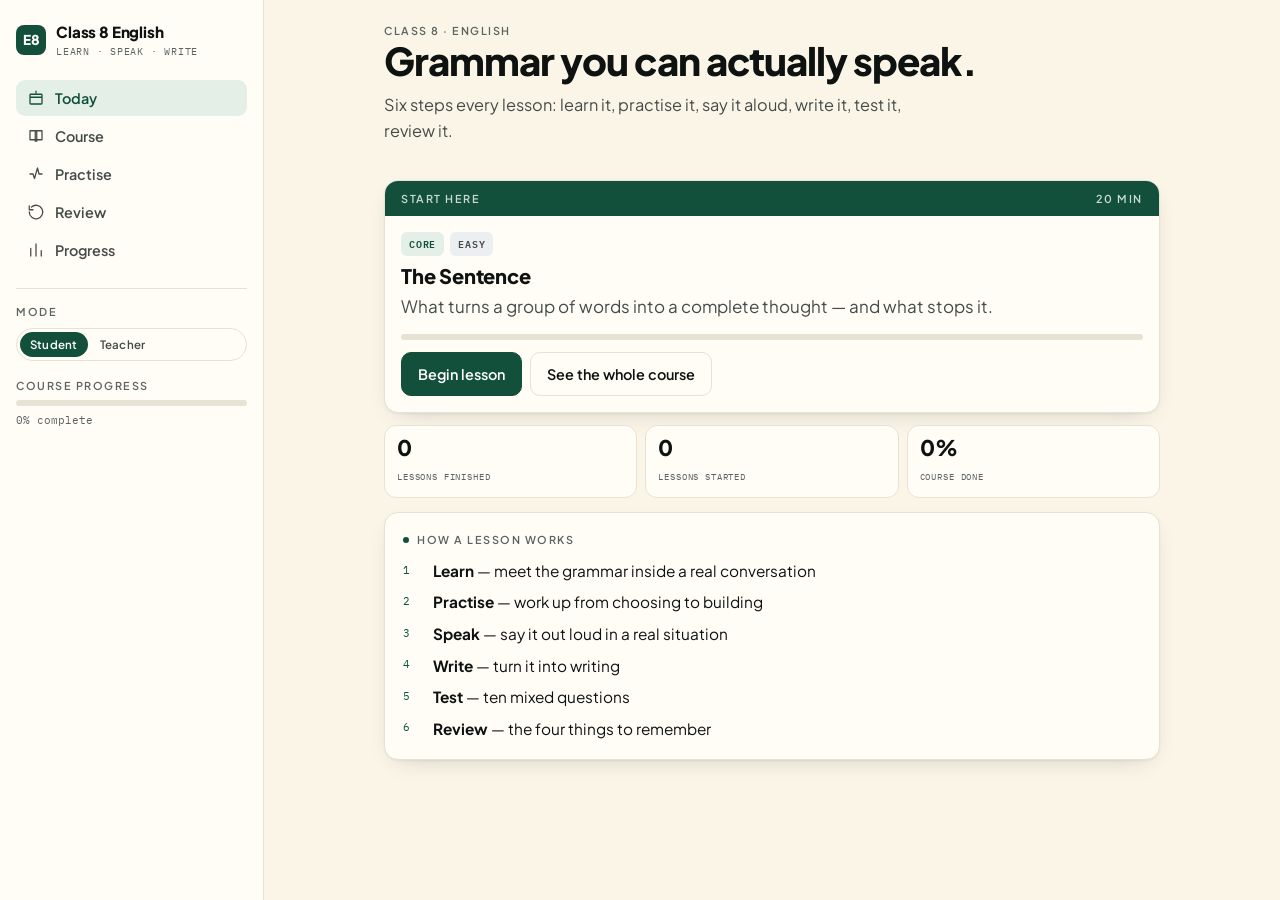
==== commit 71065ccc: "Add files via upload" ====
--- a/pages/communication.html
+++ b/pages/communication.html
@@ -7,6 +7,49 @@
 <link rel="preconnect" href="https://fonts.googleapis.com">
 <link rel="preconnect" href="https://fonts.gstatic.com" crossorigin>
 <link href="https://fonts.googleapis.com/css2?family=Bricolage+Grotesque:opsz,wght@12..96,400;12..96,600;12..96,800&family=Source+Serif+4:ital,opsz,wght@0,8..60,400;0,8..60,600;1,8..60,400&family=IBM+Plex+Mono:wght@400;600&display=swap" rel="stylesheet">
+<script>
+  /* Inline and blocking, for the same reason index.html does this: run
+     from a module it would land after first paint and every load of a
+     dark-themed app would flash a full-brightness page inside the frame. */
+  (function () {
+    var BASE = { light:"light", advocate:"light", belle:"light", empowerx:"light",
+                 procyon:"light", quantiva:"light", credix:"light", capra:"dark",
+                 investra:"dark", egnis:"dark", warm:"dark" };
+    var SKIN = { warm:"warm", capra:"capra", quantiva:"quantiva", credix:"credix", investra:"investra",
+                 advocate:"advocate",
+                 belle:"belle", empowerx:"empowerx", procyon:"procyon", egnis:"egnis" };
+    var RETIRED = { dark:"warm", light:"quantiva" }; /* see js/theme.js */
+    function apply(v) {
+      var r = document.documentElement;
+      if (RETIRED[v]) v = RETIRED[v];
+      if (!BASE[v]) {
+        v = (window.matchMedia && matchMedia("(prefers-color-scheme: dark)").matches) ? "warm" : "quantiva";
+      }
+      r.setAttribute("data-theme", BASE[v]);
+      if (SKIN[v]) r.setAttribute("data-skin", SKIN[v]); else r.removeAttribute("data-skin");
+      return v;
+    }
+    try { apply(localStorage.getItem("lifeos-theme")); } catch (e) {}
+    /* Same origin, so the parent writing the key raises `storage` in here.
+       The event does not fire in the document that made the change, which
+       is exactly the split we want: parent writes, frame listens. */
+    window.addEventListener("storage", function (e) {
+      if (e.key === "lifeos-theme") { try { apply(e.newValue); } catch (_) {} }
+    });
+    if (window.matchMedia) {
+      var mq = matchMedia("(prefers-color-scheme: dark)");
+      var onSys = function () {
+        try {
+          var v = localStorage.getItem("lifeos-theme");
+          if (!v) apply(null); /* follow the OS only while nothing is stored */
+        } catch (_) {}
+      };
+      if (mq.addEventListener) mq.addEventListener("change", onSys);
+      else if (mq.addListener) mq.addListener(onSys);
+    }
+  })();
+</script>
+<link href="https://fonts.googleapis.com/css2?family=Plus+Jakarta+Sans:wght@400;500;600;700;800&family=Playfair+Display:wght@500;600;700&family=Cormorant+Garamond:wght@400;500;600&family=Nunito+Sans:wght@400;600;700&family=Archivo:wght@600;700&family=JetBrains+Mono:wght@400;500;700&family=Jost:wght@300;400;500&display=swap" rel="stylesheet">
 <style>
 :root{
   --paper:#EDF0F4;
@@ -42,6 +85,211 @@
      column was already running to 95 characters on a large screen, so
      widening it further would have made reading harder, not easier. */
   --measure:68ch;
+}
+
+/* ============================================================
+   THEMES
+   ============================================================
+   This page is loaded in an iframe, and CSS custom properties do not
+   cross a document boundary — which is why it stayed on its light blue
+   palette while the rest of the app went dark. It needs its own copies.
+
+   It does not need its own PLUMBING, though: the frame is same-origin,
+   so it reads the same localStorage key the parent writes, and the
+   `storage` event fires in every other same-origin document when the
+   parent changes it. No postMessage, no parent-side code, no load-order
+   race.
+
+   Every value below was checked against this page's own card surface:
+   the lowest is 5.48:1 in dark and 6.07:1 in warm, both clear of AA.
+   ============================================================ */
+html[data-theme="dark"]{
+  --paper:#1A1917;
+  --card:#23221F;
+  --ink:#EDE9E0;
+  --ink-soft:#B6AE9D;
+  --ink-faint:#9E9787;
+  --rule:#35332E;
+  --blue:#93B4DE;      --blue-tint:#232B35;
+  --green:#7FB98F;     --green-tint:#1F2B24;
+  --red:#E8836C;       --red-tint:#33221E;
+  --amber:#DFAC66;     --amber-tint:#332A1C;
+  --margin-rule:#D96A5B;
+  --board:#243A33;
+  --shadow:0 1px 2px rgba(0,0,0,.4), 0 8px 24px -14px rgba(0,0,0,.7);
+}
+html[data-skin="egnis"]{
+  --display:"Archivo","Inter",sans-serif; --body:"Inter",sans-serif;
+  --paper:#0B1519; --card:#12232A; --ink:#EFF4F5; --ink-soft:#C2D2D7; --ink-faint:#9FB3B9;
+  --rule:#22383F;
+  --blue:#7FC7D2;  --blue-tint:#122C33;
+  --green:#5FC79B; --green-tint:#122A25;
+  --red:#F0907C;   --red-tint:#2E1D1A;
+  --amber:#E0B368; --amber-tint:#2C2418;
+  --margin-rule:#7FC7D2; --board:#123138;
+  --shadow:0 1px 2px rgba(0,0,0,.45), 0 8px 24px -14px rgba(0,0,0,.75);
+}
+html[data-skin="procyon"]{
+  --display:"JetBrains Mono",monospace; --body:"JetBrains Mono",monospace;
+  --paper:#FDF3EA; --card:#FFFBF6; --ink:#141414; --ink-soft:#403C36; --ink-faint:#5B5750;
+  --rule:#E4D8CA;
+  --blue:#1F6F76;  --blue-tint:#E4EFF0;
+  --green:#1F6F4B; --green-tint:#E4EFE9;
+  --red:#A83A2C;   --red-tint:#F8E6E2;
+  --amber:#8A5A0B; --amber-tint:#F6EEDC;
+  --margin-rule:#B84E08; --board:#1F2A2B;
+  --shadow:0 2px 0 rgba(20,20,20,.10);
+}
+html[data-skin="empowerx"]{
+  --display:"Jost","Inter",sans-serif; --body:"Inter",sans-serif;
+  --paper:#F5F1F1; --card:#FFFFFF; --ink:#141414; --ink-soft:#3B3738; --ink-faint:#5A5556;
+  --rule:#E4DDDD;
+  --blue:#8B1A1E;  --blue-tint:#F6E9E9;
+  --green:#2E6B4F; --green-tint:#E6EEE9;
+  --red:#A33036;   --red-tint:#F8E7E7;
+  --amber:#8A6212; --amber-tint:#F4EEDF;
+  --margin-rule:#8B1A1E; --board:#3A2224;
+  --shadow:0 1px 2px rgba(20,20,20,.05), 0 8px 24px -14px rgba(20,20,20,.3);
+}
+html[data-skin="belle"]{
+  --display:"Cormorant Garamond",Georgia,serif;
+  --body:"Nunito Sans","Inter",sans-serif;
+  --paper:#F7F1EE;
+  --card:#FDFAF8;
+  --ink:#22384A;
+  --ink-soft:#44515C;
+  --ink-faint:#5B6670;
+  --rule:#E8DED8;
+  --blue:#1D4A50;      --blue-tint:#E6EEF0;
+  --green:#3F7A5E;     --green-tint:#E7F0EB;
+  --red:#A9433A;       --red-tint:#F8E7E3;
+  --amber:#976213;     --amber-tint:#F6EEE0;
+  --margin-rule:#A65449;
+  --board:#22384A;
+  --shadow:0 1px 2px rgba(34,56,74,.05), 0 8px 24px -14px rgba(34,56,74,.3);
+}
+html[data-skin="advocate"]{
+  --display:"Playfair Display",Georgia,serif;
+  --body:"Inter",system-ui,sans-serif;
+  --paper:#EEF1F4;
+  --card:#FFFFFF;
+  --ink:#171A1D;
+  --ink-soft:#3F464C;
+  --ink-faint:#5A6067;
+  --rule:#DEE3E8;
+  --blue:#22262B;      --blue-tint:#E9EDF1;
+  --green:#2E6B4F;     --green-tint:#E6EEE9;
+  --red:#A33A30;       --red-tint:#F6E7E4;
+  --amber:#8A6212;     --amber-tint:#F4EEDF;
+  --margin-rule:#22262B;
+  --board:#22303A;
+  --shadow:0 1px 2px rgba(23,26,29,.05), 0 8px 24px -14px rgba(23,26,29,.3);
+}
+html[data-skin="capra"]{
+  /* The reference's own Variables panel names Inter, used for headings
+     and copy alike — so this page's display/body serif pairing collapses
+     to one grotesque. */
+  --display:"Inter","Plus Jakarta Sans",sans-serif;
+  --body:"Inter","Plus Jakarta Sans",sans-serif;
+  --paper:#2B2B2B;
+  --card:#333333;
+  --ink:#F5F5F5;
+  --ink-soft:#C9C9C9;
+  --ink-faint:#A5A5A5;
+  --rule:#454545;
+  /* --blue is this page's accent ROLE. Capra's brand is violet #7F56D9,
+     which is 2.55:1 as foreground on the charcoal card — the same hue
+     lifted to #A78BFA carries the role instead. */
+  --blue:#A78BFA;      --blue-tint:#332F3D;
+  --green:#5FD09A;     --green-tint:#293630;
+  --red:#F0907C;       --red-tint:#3E2723;
+  --amber:#E8BE74;     --amber-tint:#3A3428;
+  --margin-rule:#A78BFA;
+  --board:#232323;
+  --shadow:0 1px 2px rgba(0,0,0,.40), 0 8px 24px -14px rgba(0,0,0,.62);
+}
+html[data-skin="investra"]{
+  /* The reference's serif-over-grotesque pairing is the one thing this
+     page's own display/body split already matches — so it keeps a serif
+     display here rather than collapsing to a single sans. */
+  --display:"Playfair Display",Georgia,serif;
+  --body:"Inter","Plus Jakarta Sans",sans-serif;
+  --paper:#22343D;
+  --card:#2A3D47;
+  --ink:#FFFFFF;
+  --ink-soft:#CBD5DA;
+  --ink-faint:#B0BDC4;
+  --rule:#3B4F59;
+  /* --blue is this page's accent ROLE, not a promise of the colour.
+     Investra has exactly one accent and it is coral — the reference's
+     own #F4555C is 3.39:1 here, so the hue is lifted to #FA8A90. */
+  --blue:#FA8A90;      --blue-tint:#3A2F31;
+  --green:#5FCB9B;     --green-tint:#28382F;
+  --red:#F8946B;       --red-tint:#3D2C24;
+  --amber:#E7BE79;     --amber-tint:#39352B;
+  --margin-rule:#FA8A90;
+  --board:#1C2C34;
+  --shadow:0 1px 2px rgba(8,16,20,.42), 0 8px 24px -14px rgba(8,16,20,.62);
+}
+html[data-skin="credix"]{
+  /* Rounded geometric headings over plain neutral copy, as in the
+     reference — so this page's display/body serif pairing becomes two
+     sans faces rather than one. */
+  --display:"Nunito Sans","Plus Jakarta Sans",sans-serif;
+  --body:"Inter","Nunito Sans",sans-serif;
+  --paper:#F4F7FC;
+  --card:#FFFFFF;
+  --ink:#16203C;
+  --ink-soft:#3A4463;
+  --ink-faint:#57617D;
+  --rule:#E4E8F2;
+  /* --blue is this page's accent ROLE, and here it is genuinely blue —
+     but the reference's own periwinkle is a FILL under navy text, 2.5:1
+     as foreground, so the role takes the same hue taken down. */
+  --blue:#3B4ACB;      --blue-tint:#E3E8FC;
+  --green:#146F53;     --green-tint:#E2F0EA;
+  --red:#B93A30;       --red-tint:#FAE7E5;
+  --amber:#845A0E;     --amber-tint:#F6EEDD;
+  --margin-rule:#3B4ACB;
+  --board:#16203C;
+  --shadow:0 1px 2px rgba(22,32,60,.05), 0 8px 24px -16px rgba(22,32,60,.30);
+}
+html[data-skin="quantiva"]{
+  /* One sans throughout, as in the reference — this page normally pairs
+     a display sans with a serif body, which is the pairing Quantiva drops. */
+  --display:"Plus Jakarta Sans","Inter",sans-serif;
+  --body:"Plus Jakarta Sans","Inter",sans-serif;
+  --paper:#FBF5E8;
+  --card:#FFFDF6;
+  --ink:#0E1210;
+  --ink-soft:#454C48;
+  --ink-faint:#5C6360;
+  --rule:#E6E2D4;
+  /* --blue is this page's accent ROLE; Quantiva's accent is forest green. */
+  --blue:#12503C;      --blue-tint:#E4EFE8;
+  --green:#1F7A4D;     --green-tint:#E2F1E7;
+  --red:#B03A2E;       --red-tint:#F8E7E4;
+  --amber:#9A6410;     --amber-tint:#F6EEDC;
+  --margin-rule:#12503C;
+  --board:#123A2C;
+  --shadow:0 1px 2px rgba(18,40,32,.05), 0 8px 24px -14px rgba(18,40,32,.3);
+}
+html[data-skin="warm"]{
+  --paper:#2A211A;
+  --card:#33281F;
+  --ink:#F4EDE3;
+  --ink-soft:#CBBFAE;
+  --ink-faint:#B2A799;
+  --rule:#4A3B30;
+  /* --blue is this page's accent role, not a promise of the colour. In
+     Warm Glass a blue accent would be the one cold thing on screen. */
+  --blue:#9BB48C;      --blue-tint:#2F3529;
+  --green:#4ECB8D;     --green-tint:#22332A;
+  --red:#F5967E;       --red-tint:#3D2820;
+  --amber:#E3B26A;     --amber-tint:#3A2D1D;
+  --margin-rule:#DFA079;
+  --board:#2E3A2C;
+  --shadow:0 1px 2px rgba(20,14,9,.42), 0 8px 24px -14px rgba(20,14,9,.7);
 }
 body.teacher{ --accent:var(--board); --accent-tint:#E3EDE9; }
 
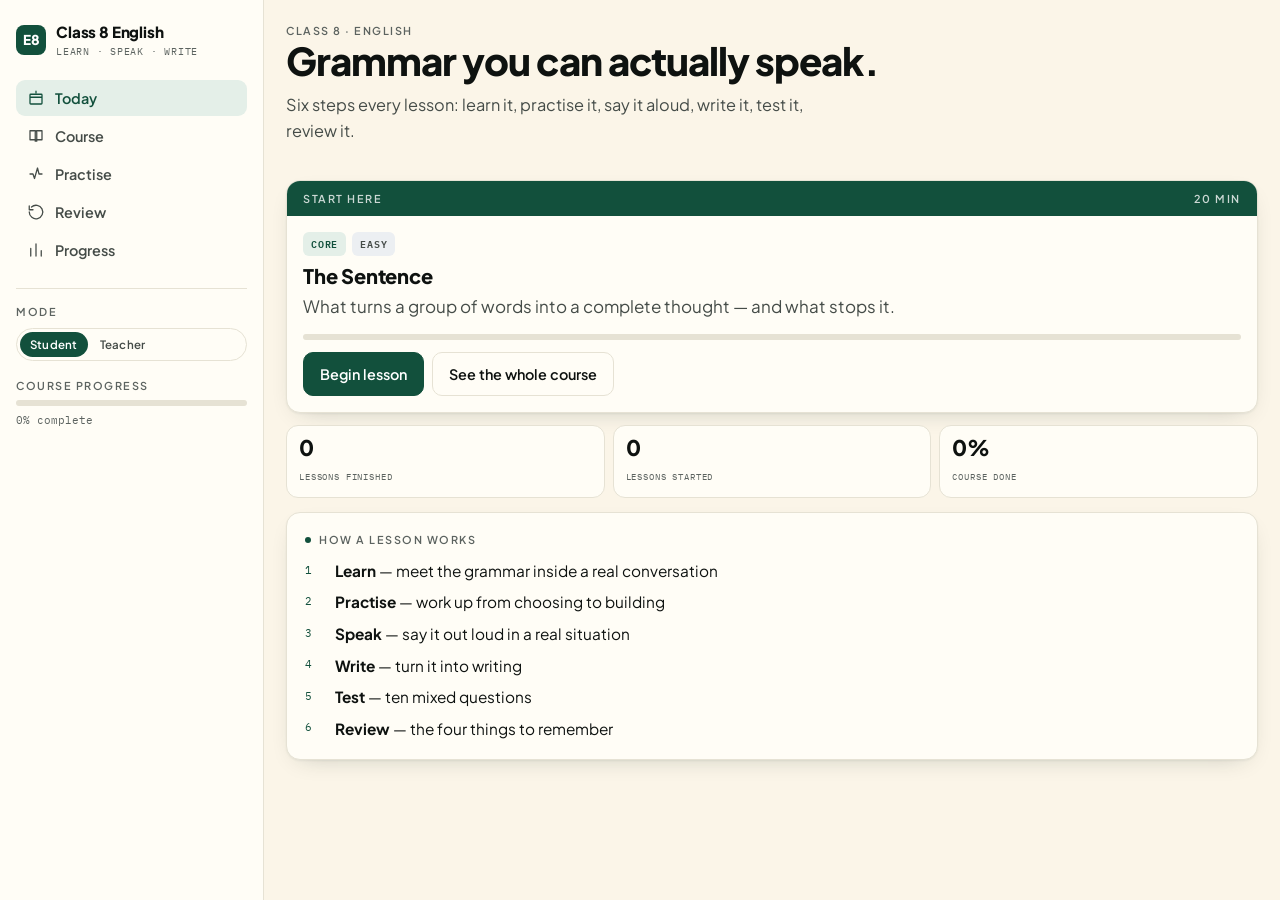
==== commit 5a161717: "Add files via upload" ====
--- a/pages/communication.html
+++ b/pages/communication.html
@@ -14,9 +14,9 @@
   (function () {
     var BASE = { light:"light", advocate:"light", belle:"light", empowerx:"light",
                  procyon:"light", quantiva:"light", credix:"light", capra:"dark",
-                 investra:"dark", egnis:"dark", warm:"dark" };
+                 investra:"dark", redsun:"dark", egnis:"dark", warm:"dark" };
     var SKIN = { warm:"warm", capra:"capra", quantiva:"quantiva", credix:"credix", investra:"investra",
-                 advocate:"advocate",
+                 redsun:"redsun", advocate:"advocate",
                  belle:"belle", empowerx:"empowerx", procyon:"procyon", egnis:"egnis" };
     var RETIRED = { dark:"warm", light:"quantiva" }; /* see js/theme.js */
     function apply(v) {
@@ -208,6 +208,28 @@
   --board:#232323;
   --shadow:0 1px 2px rgba(0,0,0,.40), 0 8px 24px -14px rgba(0,0,0,.62);
 }
+html[data-skin="redsun"]{
+  /* A wide grotesque display over a plain neutral sans, as the reference
+     pairs its wordmark with its copy. */
+  --display:"Archivo","Plus Jakarta Sans",sans-serif;
+  --body:"Inter","Archivo",sans-serif;
+  --paper:#0A0A0B;
+  --card:#151517;
+  --ink:#FFFFFF;
+  --ink-soft:#C7C7CE;
+  --ink-faint:#9C9CA4;
+  --rule:#27272B;
+  /* --blue is this page's accent ROLE. Redsun has exactly one accent
+     and it is orange — strong enough at 6.39:1 to be used literally as
+     foreground, unlike Investra's coral. */
+  --blue:#FF6B00;      --blue-tint:#241A0F;
+  --green:#4ADE80;     --green-tint:#132018;
+  --red:#FF7A66;       --red-tint:#2A1512;
+  --amber:#FFB020;     --amber-tint:#241C0C;
+  --margin-rule:#FF6B00;
+  --board:#0F0F11;
+  --shadow:0 1px 2px rgba(0,0,0,.60), 0 8px 24px -14px rgba(0,0,0,.80);
+}
 html[data-skin="investra"]{
   /* The reference's serif-over-grotesque pairing is the one thing this
      page's own display/body split already matches — so it keeps a serif
@@ -681,9 +703,20 @@
    Its own block, deliberately. Folding it into the rule above by closing
    that block early left every desktop rule — the sidebar, the hidden
    mobile bars — applying only above 1500px, so a 1440px laptop fell back
-   to the phone layout squeezed into a 264px column. */
-@media (min-width:1500px){
-  :root{--maxw:1000px}
+   to the phone layout squeezed into a 264px column.
+
+   THE STEP WAS IN THE WRONG PLACE. This page is embedded in LifeOS, so
+   what it gets is the window minus the app's sidebar and padding — on a
+   1600px screen that is roughly 1250px, under the 1500px this asked for.
+   The column therefore stayed at 820px and left a wide empty margin on
+   the right, which is the gap that was reported. The step now lands at
+   1000px, where the rail appears and the layout becomes a desktop one
+   anyway, and .wrap is a plain block: its width is the column's, and
+   --maxw only ever caps it. So a value wider than the space available
+   simply fills the space rather than overflowing it, and the cap still
+   bites on a genuinely wide monitor. */
+@media (min-width:1000px){
+  :root{--maxw:1280px}
 }
 @media (prefers-reduced-motion:reduce){
   *{animation:none!important;transition:none!important}
